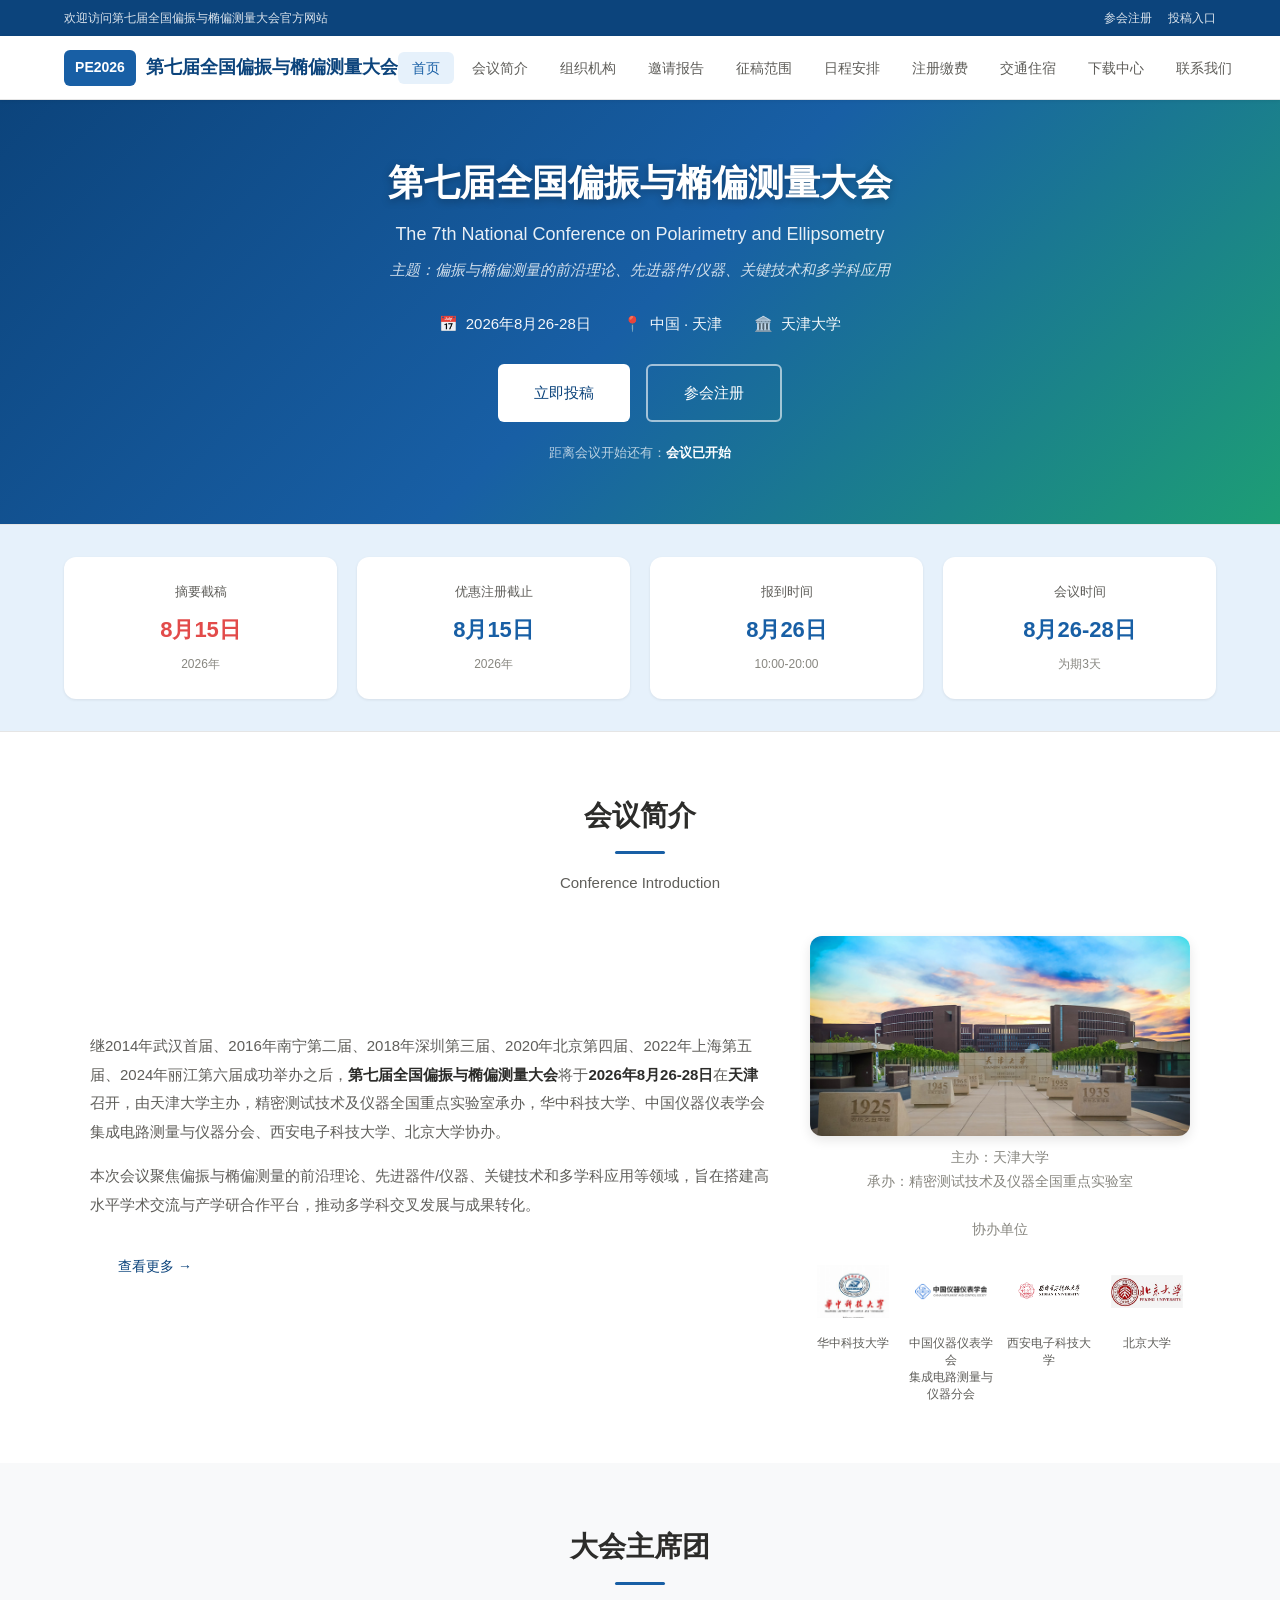
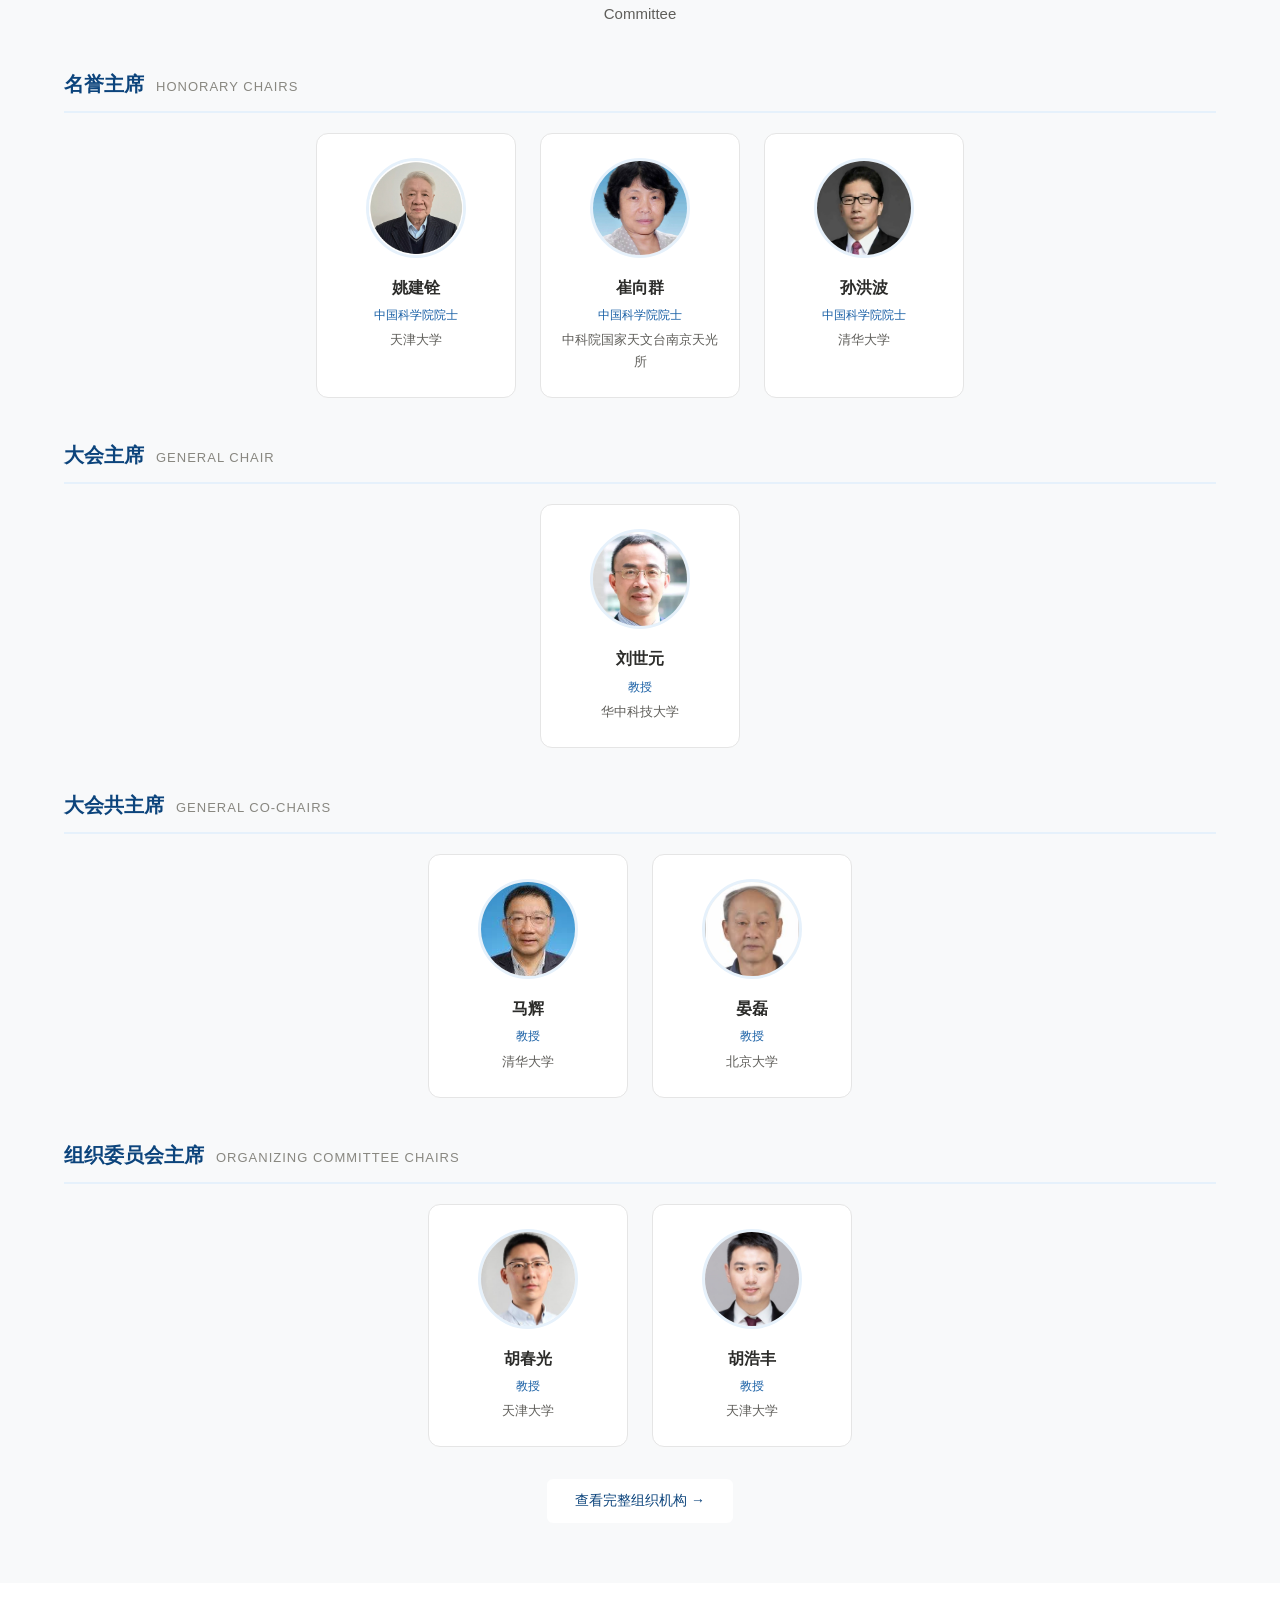
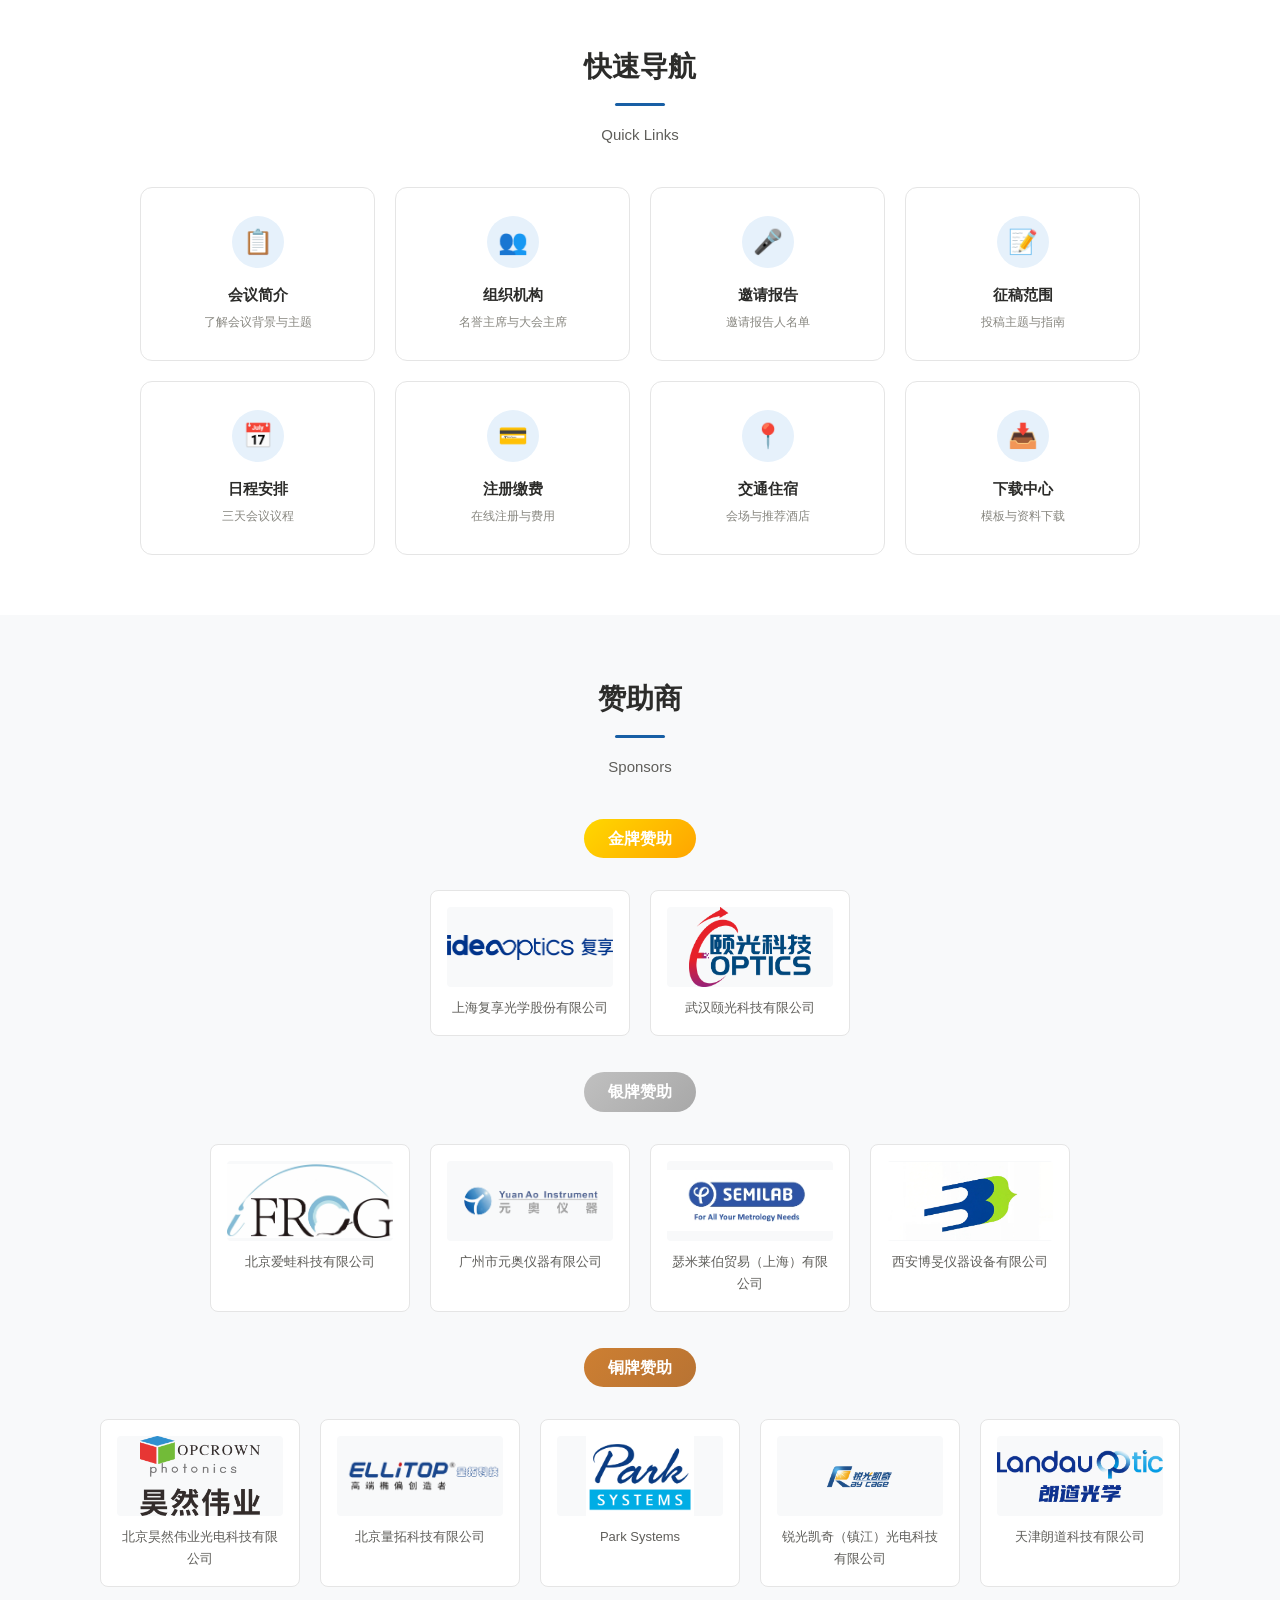
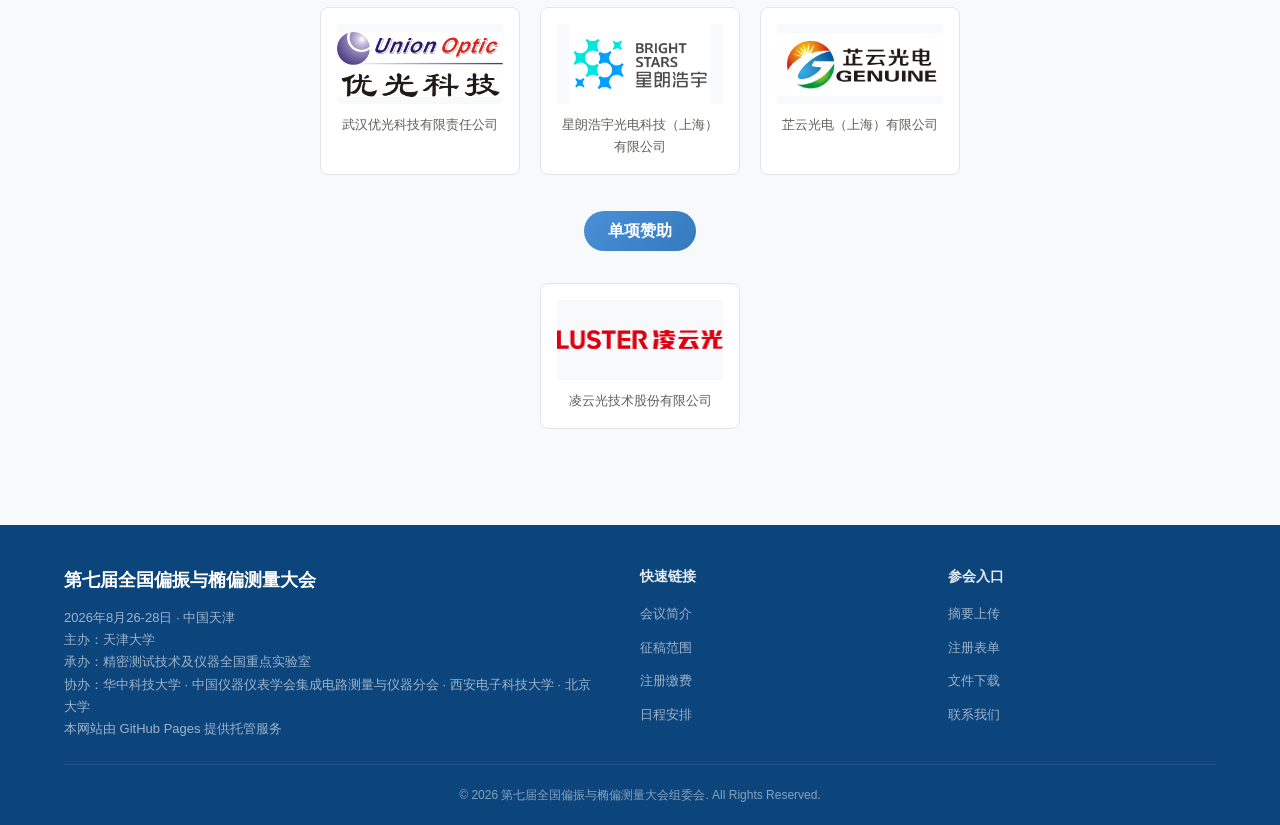
==== index.html @ 66ad452c "更新了页眉页脚链接的准确性和一些细节" ====
<!DOCTYPE html>
<html lang="zh-CN">
<head>
    <meta charset="UTF-8">
    <meta name="viewport" content="width=device-width, initial-scale=1.0">
    <meta name="description" content="第七届全国偏振与椭偏测量大会 - 会议官方网站">
    <title>第七届全国偏振与椭偏测量大会</title>
    <link rel="stylesheet" href="css/style.css">
</head>
<body>

<!-- ========== Top Bar ========== -->
<div class="top-bar">
    <div class="container">
        <div class="top-bar-left">
            <span>欢迎访问第七届全国偏振与椭偏测量大会官方网站</span>
        </div>
        <div class="top-bar-right">
            <a href="registration.html">参会注册</a>
            <a href="cfp.html">投稿入口</a>
        </div>
    </div>
</div>

<!-- ========== Navigation ========== -->
<nav class="navbar">
    <div class="container">
        <a href="index.html" class="nav-logo">
            <div class="nav-logo-placeholder">PE2026</div>
            <span>第七届全国偏振与椭偏测量大会</span>
        </a>
        <div class="nav-toggle">
            <span></span><span></span><span></span>
        </div>
        <ul class="nav-menu">
            <li><a href="index.html" class="active">首页</a></li>
            <li><a href="about.html">会议简介</a></li>
            <li><a href="committee.html">组织机构</a></li>
            <li><a href="organization.html">邀请报告</a></li>
            <li><a href="cfp.html">征稿范围</a></li>
            <li><a href="schedule.html">日程安排</a></li>
            <li><a href="registration.html">注册缴费</a></li>
            <li><a href="venue.html">交通住宿</a></li>
            <li><a href="download.html">下载中心</a></li>
            <li><a href="contact.html">联系我们</a></li>
        </ul>
    </div>
</nav>

<!-- ========== Hero Banner ========== -->
<section class="hero">
    <!-- 替换为实际背景图：<img class="hero-bg" src="images/hero-bg.jpg" alt=""> -->
    <div class="hero-bg-placeholder"></div>
    <div class="hero-content">
        <h1>第七届全国偏振与椭偏测量大会</h1>
        <p class="hero-subtitle">The 7th National Conference on Polarimetry and Ellipsometry</p>
        <p class="hero-theme">主题：偏振与椭偏测量的前沿理论、先进器件/仪器、关键技术和多学科应用</p>
        <div class="hero-meta">
            <div class="hero-meta-item">
                <span>📅</span>
                <span>2026年8月26-28日</span>
            </div>
            <div class="hero-meta-item">
                <span>📍</span>
                <span>中国 · 天津</span>
            </div>
            <div class="hero-meta-item">
                <span>🏛️</span>
                <span>天津大学</span>
            </div>
        </div>
        <div class="hero-actions">
            <a href="cfp.html" class="btn btn-primary btn-large">立即投稿</a>
            <a href="registration.html" class="btn btn-outline btn-large">参会注册</a>
        </div>
        <p style="color: rgba(255,255,255,0.7); font-size: 13px; margin-top: 20px;">
            距离会议开始还有：<strong id="countdown" data-date="2026-08-26T09:00:00" style="color: #fff;">计算中...</strong>
        </p>
    </div>
</section>

<!-- ========== Important Dates ========== -->
<div class="dates-banner">
    <div class="container">
        <div class="dates-grid">
            <div class="date-card urgent">
                <div class="date-label">摘要截稿</div>
                <div class="date-value">8月15日</div>
                <div class="date-desc">2026年</div>
            </div>
            <div class="date-card">
                <div class="date-label">优惠注册截止</div>
                <div class="date-value">8月15日</div>
                <div class="date-desc">2026年</div>
            </div>
            <div class="date-card">
                <div class="date-label">报到时间</div>
                <div class="date-value">8月26日</div>
                <div class="date-desc">10:00-20:00</div>
            </div>
            <div class="date-card">
                <div class="date-label">会议时间</div>
                <div class="date-value">8月26-28日</div>
                <div class="date-desc">为期3天</div>
            </div>
        </div>
    </div>
</div>

<!-- ========== Conference Brief Intro ========== -->
<section class="section">
    <div class="container">
        <div class="section-header">
            <h2>会议简介</h2>
            <p>Conference Introduction</p>
        </div>
        <div class="intro-layout">
            <div class="intro-content">
                <p>
                    继2014年武汉首届、2016年南宁第二届、2018年深圳第三届、2020年北京第四届、2022年上海第五届、2024年丽江第六届成功举办之后，<strong>第七届全国偏振与椭偏测量大会</strong>将于<strong>2026年8月26-28日</strong>在<strong>天津</strong>召开，由天津大学主办，精密测试技术及仪器全国重点实验室承办，华中科技大学、中国仪器仪表学会集成电路测量与仪器分会、西安电子科技大学、北京大学协办。
                </p>
                <p>
                    本次会议聚焦偏振与椭偏测量的前沿理论、先进器件/仪器、关键技术和多学科应用等领域，旨在搭建高水平学术交流与产学研合作平台，推动多学科交叉发展与成果转化。
                </p>
                <p style="text-align: left; margin-top: 24px;">
                    <a href="about.html" class="btn btn-primary">查看更多 →</a>
                </p>
            </div>
            <div class="intro-right">
                <!-- 承办单位 -->
                <div class="intro-image">
                    <img src="images/tju-image.png" alt="天津大学">
                    <p class="intro-image-caption">主办：天津大学<br>承办：精密测试技术及仪器全国重点实验室</p>
                </div>
                <!-- 协办单位 -->
                <div class="co-organizers">
                    <p class="co-label">协办单位</p>
                    <div class="co-logo-row">
                        <div class="co-logo-item">
                            <img src="images/hust.jpeg" alt="华中科技大学">
                            <span>华中科技大学</span>
                        </div>
                        <div class="co-logo-item">
                            <img src="images/cisit.png" alt="中国仪器仪表学会集成电路测量与仪器分会">
                            <span>中国仪器仪表学会<br>集成电路测量与仪器分会</span>
                        </div>
                        <div class="co-logo-item">
                            <img src="images/xdu.jpg" alt="西安电子科技大学">
                            <span>西安电子科技大学</span>
                        </div>
                        <div class="co-logo-item">
                            <img src="images/北京大学.jpeg" alt="北京大学">
                            <span>北京大学</span>
                        </div>
                    </div>
                </div>
            </div>
        </div>
    </div>
</section>

<!-- ========== Committee Highlights ========== -->
<section class="section section-alt">
    <div class="container">
        <div class="section-header">
            <h2>大会主席团</h2>
            <p>Committee</p>
        </div>

        <!-- 名誉主席 -->
        <div class="committee-sub-header">
            <h3>名誉主席</h3>
            <span>Honorary Chairs</span>
        </div>
        <div class="committee-grid-center">
            <div class="member-card">
                <div class="member-avatar">
                    <img src="images/姚建铨院士.jpeg" alt="姚建铨">
                </div>
                <div class="member-name">姚建铨</div>
                <div class="member-title">中国科学院院士</div>
                <div class="member-affil">天津大学</div>
            </div>
            <div class="member-card">
                <div class="member-avatar">
                    <img src="images/崔向群院士.jpeg" alt="崔向群">
                </div>
                <div class="member-name">崔向群</div>
                <div class="member-title">中国科学院院士</div>
                <div class="member-affil">中科院国家天文台南京天光所</div>
            </div>
            <div class="member-card">
                <div class="member-avatar">
                    <img src="images/孙洪波院士.jpeg" alt="孙洪波">
                </div>
                <div class="member-name">孙洪波</div>
                <div class="member-title">中国科学院院士</div>
                <div class="member-affil">清华大学</div>
            </div>
        </div>

        <!-- 大会主席 -->
        <div class="committee-sub-header" style="margin-top: 40px;">
            <h3>大会主席</h3>
            <span>General Chair</span>
        </div>
        <div class="committee-grid-center">
            <div class="member-card">
                <div class="member-avatar">
                    <img src="images/刘世元.jpeg" alt="刘世元" class="avatar-shift-down">
                </div>
                <div class="member-name">刘世元</div>
                <div class="member-title">教授</div>
                <div class="member-affil">华中科技大学</div>
            </div>
        </div>

        <!-- 大会共主席 -->
        <div class="committee-sub-header" style="margin-top: 40px;">
            <h3>大会共主席</h3>
            <span>General Co-Chairs</span>
        </div>
        <div class="committee-grid-center">
            <div class="member-card">
                <div class="member-avatar">
                    <img src="images/马辉.jpeg" alt="马辉" class="avatar-shift-down">
                </div>
                <div class="member-name">马辉</div>
                <div class="member-title">教授</div>
                <div class="member-affil">清华大学</div>
            </div>
            <div class="member-card">
                <div class="member-avatar">
                    <img src="images/晏磊.jpeg" alt="晏磊" class="avatar-shift-down">
                </div>
                <div class="member-name">晏磊</div>
                <div class="member-title">教授</div>
                <div class="member-affil">北京大学</div>
            </div>
        </div>

        <!-- 组织委员会主席 -->
        <div class="committee-sub-header" style="margin-top: 40px;">
            <h3>组织委员会主席</h3>
            <span>Organizing Committee Chairs</span>
        </div>
        <div class="committee-grid-center">
            <div class="member-card">
                <div class="member-avatar">
                    <img src="images/胡春光.jpeg" alt="胡春光">
                </div>
                <div class="member-name">胡春光</div>
                <div class="member-title">教授</div>
                <div class="member-affil">天津大学</div>
            </div>
            <div class="member-card">
                <div class="member-avatar">
                    <img src="images/胡浩丰.jpeg" alt="胡浩丰">
                </div>
                <div class="member-name">胡浩丰</div>
                <div class="member-title">教授</div>
                <div class="member-affil">天津大学</div>
            </div>
        </div>

        <p style="text-align: center; margin-top: 32px;">
            <a href="committee.html" class="btn btn-primary">查看完整组织机构 →</a>
        </p>
    </div>
</section>

<!-- ========== Quick Links ========== -->
<section class="section">
    <div class="container">
        <div class="section-header">
            <h2>快速导航</h2>
            <p>Quick Links</p>
        </div>
        <div class="quick-links">
            <a href="about.html" class="quick-link-card">
                <div class="ql-icon">📋</div>
                <div class="ql-title">会议简介</div>
                <div class="ql-desc">了解会议背景与主题</div>
            </a>
            <a href="committee.html" class="quick-link-card">
                <div class="ql-icon">👥</div>
                <div class="ql-title">组织机构</div>
                <div class="ql-desc">名誉主席与大会主席</div>
            </a>
            <a href="organization.html" class="quick-link-card">
                <div class="ql-icon">🎤</div>
                <div class="ql-title">邀请报告</div>
                <div class="ql-desc">邀请报告人名单</div>
            </a>
            <a href="cfp.html" class="quick-link-card">
                <div class="ql-icon">📝</div>
                <div class="ql-title">征稿范围</div>
                <div class="ql-desc">投稿主题与指南</div>
            </a>
            <a href="schedule.html" class="quick-link-card">
                <div class="ql-icon">📅</div>
                <div class="ql-title">日程安排</div>
                <div class="ql-desc">三天会议议程</div>
            </a>
            <a href="registration.html" class="quick-link-card">
                <div class="ql-icon">💳</div>
                <div class="ql-title">注册缴费</div>
                <div class="ql-desc">在线注册与费用</div>
            </a>
            <a href="venue.html" class="quick-link-card">
                <div class="ql-icon">📍</div>
                <div class="ql-title">交通住宿</div>
                <div class="ql-desc">会场与推荐酒店</div>
            </a>
            <a href="download.html" class="quick-link-card">
                <div class="ql-icon">📥</div>
                <div class="ql-title">下载中心</div>
                <div class="ql-desc">模板与资料下载</div>
            </a>
        </div>
    </div>
</section>

<!-- ========== Sponsors ========== -->
<section class="section section-alt">
    <div class="container">
        <div class="section-header">
            <h2>赞助商</h2>
            <p>Sponsors</p>
        </div>

        <!-- 金牌赞助 -->
        <div class="sponsor-tier">
            <div style="text-align: center; margin-bottom: 16px;">
                <span class="sponsor-tier-label gold">金牌赞助</span>
            </div>
            <div class="sponsor-tier-grid">
                <div class="sponsor-card">
                    <div class="sponsor-logo">
                        <img src="images/金牌赞助商LOGO/上海复享光学股份有限公司-金.png" alt="上海复享光学股份有限公司">
                    </div>
                    <div class="sponsor-name">上海复享光学股份有限公司</div>
                </div>
                <div class="sponsor-card">
                    <div class="sponsor-logo">
                        <img src="images/金牌赞助商LOGO/武汉颐光科技有限公司-金牌.png" alt="武汉颐光科技有限公司">
                    </div>
                    <div class="sponsor-name">武汉颐光科技有限公司</div>
                </div>
            </div>
        </div>

        <!-- 银牌赞助 -->
        <div class="sponsor-tier">
            <div style="text-align: center; margin-bottom: 16px;">
                <span class="sponsor-tier-label silver">银牌赞助</span>
            </div>
            <div class="sponsor-tier-grid">
                <div class="sponsor-card">
                    <div class="sponsor-logo">
                        <img src="images/银牌赞助商LOGO/北京爱蛙科技有限公司.jpg" alt="北京爱蛙科技有限公司">
                    </div>
                    <div class="sponsor-name">北京爱蛙科技有限公司</div>
                </div>
                <div class="sponsor-card">
                    <div class="sponsor-logo">
                        <img src="images/银牌赞助商LOGO/广州市元奥仪器有限公司-银.png" alt="广州市元奥仪器有限公司">
                    </div>
                    <div class="sponsor-name">广州市元奥仪器有限公司</div>
                </div>
                <div class="sponsor-card">
                    <div class="sponsor-logo">
                        <img src="images/银牌赞助商LOGO/瑟米莱伯贸易（上海）有限公司.jpg" alt="瑟米莱伯贸易（上海）有限公司">
                    </div>
                    <div class="sponsor-name">瑟米莱伯贸易（上海）有限公司</div>
                </div>
                <div class="sponsor-card">
                    <div class="sponsor-logo">
                        <img src="images/银牌赞助商LOGO/西安博旻仪器设备有限公司-银.jpg" alt="西安博旻仪器设备有限公司">
                    </div>
                    <div class="sponsor-name">西安博旻仪器设备有限公司</div>
                </div>
            </div>
        </div>

        <!-- 铜牌赞助 -->
        <div class="sponsor-tier">
            <div style="text-align: center; margin-bottom: 16px;">
                <span class="sponsor-tier-label bronze">铜牌赞助</span>
            </div>
            <div class="sponsor-tier-grid">
                <div class="sponsor-card">
                    <div class="sponsor-logo">
                        <img src="images/铜牌赞助商LOGO/北京昊然伟业光电科技有限公司-铜.png" alt="北京昊然伟业光电科技有限公司">
                    </div>
                    <div class="sponsor-name">北京昊然伟业光电科技有限公司</div>
                </div>
                <div class="sponsor-card">
                    <div class="sponsor-logo">
                        <img src="images/铜牌赞助商LOGO/北京量拓科技有限公司-铜.png" alt="北京量拓科技有限公司">
                    </div>
                    <div class="sponsor-name">北京量拓科技有限公司</div>
                </div>
                <div class="sponsor-card">
                    <div class="sponsor-logo">
                        <img src="images/铜牌赞助商LOGO/Park Systems-铜.jpg" alt="Park Systems">
                    </div>
                    <div class="sponsor-name">Park Systems</div>
                </div>
                <div class="sponsor-card">
                    <div class="sponsor-logo">
                        <img src="images/铜牌赞助商LOGO/锐光凯奇（镇江）光电科技有限公司.png" alt="锐光凯奇（镇江）光电科技有限公司">
                    </div>
                    <div class="sponsor-name">锐光凯奇（镇江）光电科技有限公司</div>
                </div>
                <div class="sponsor-card">
                    <div class="sponsor-logo">
                        <img src="images/铜牌赞助商LOGO/天津朗道科技有限公司-铜2.png" alt="天津朗道科技有限公司">
                    </div>
                    <div class="sponsor-name">天津朗道科技有限公司</div>
                </div>
                <div class="sponsor-card">
                    <div class="sponsor-logo">
                        <img src="images/铜牌赞助商LOGO/武汉优光科技有限责任公司-铜.png" alt="武汉优光科技有限责任公司">
                    </div>
                    <div class="sponsor-name">武汉优光科技有限责任公司</div>
                </div>
                <div class="sponsor-card">
                    <div class="sponsor-logo">
                        <img src="images/铜牌赞助商LOGO/星朗浩宇光电科技（上海）有限公司.jpg" alt="星朗浩宇光电科技（上海）有限公司">
                    </div>
                    <div class="sponsor-name">星朗浩宇光电科技（上海）有限公司</div>
                </div>
                <div class="sponsor-card">
                    <div class="sponsor-logo">
                        <img src="images/铜牌赞助商LOGO/芷云光电（上海）有限公司-铜.jpg" alt="芷云光电（上海）有限公司">
                    </div>
                    <div class="sponsor-name">芷云光电（上海）有限公司</div>
                </div>
            </div>
        </div>

        <!-- 单项赞助 -->
        <div class="sponsor-tier">
            <div class="sponsor-tier-header">
                <span class="sponsor-tier-label single">单项赞助</span>
            </div>
            <div class="sponsor-tier-grid">
                <div class="sponsor-card">
                    <div class="sponsor-logo">
                        <img src="images/单项赞助商LOGO/凌云光技术股份有限公司.png" alt="凌云光技术股份有限公司">
                    </div>
                    <div class="sponsor-name">凌云光技术股份有限公司</div>
                </div>
            </div>
        </div>
    </div>
</section>

<!-- ========== Footer ========== -->
<footer class="footer">
    <div class="container">
        <div class="footer-content">
            <div class="footer-brand">
                <h3>第七届全国偏振与椭偏测量大会</h3>
                <p>
                    2026年8月26-28日 · 中国天津<br>
                    主办：天津大学<br>承办：精密测试技术及仪器全国重点实验室<br>
                    协办：华中科技大学 · 中国仪器仪表学会集成电路测量与仪器分会 · 西安电子科技大学 · 北京大学<br>
                    本网站由 GitHub Pages 提供托管服务
                </p>
            </div>
            <div class="footer-links">
                <h4>快速链接</h4>
                <ul>
                    <li><a href="about.html">会议简介</a></li>
                    <li><a href="cfp.html">征稿范围</a></li>
                    <li><a href="registration.html">注册缴费</a></li>
                    <li><a href="schedule.html">日程安排</a></li>
                </ul>
            </div>
            <div class="footer-links">
                <h4>参会入口</h4>
                <ul>
                    <li><a href="cfp.html">摘要上传</a></li>
                    <li><a href="registration.html">注册表单</a></li>
                    <li><a href="download.html">文件下载</a></li>
                    <li><a href="contact.html">联系我们</a></li>
                </ul>
            </div>
        </div>
        <div class="footer-bottom">
            <p>&copy; 2026 第七届全国偏振与椭偏测量大会组委会. All Rights Reserved.</p>
        </div>
    </div>
</footer>

<!-- ========== Back to Top ========== -->
<button class="back-to-top" aria-label="返回顶部">↑</button>

<script src="js/main.js"></script>
</body>
</html>
---- css/style.css ----
/* ================================
   Conference Website Template
   Style: Academic / Professional
   ================================ */

/* ---------- Reset & Base ---------- */
*, *::before, *::after {
    margin: 0;
    padding: 0;
    box-sizing: border-box;
}

:root {
    --primary: #185FA5;
    --primary-dark: #0C447C;
    --primary-light: #E6F1FB;
    --accent: #1D9E75;
    --accent-light: #E1F5EE;
    --text-primary: #2C2C2A;
    --text-secondary: #5F5E5A;
    --text-tertiary: #888780;
    --bg-primary: #FFFFFF;
    --bg-secondary: #F8F9FA;
    --bg-tertiary: #F1EFE8;
    --border-color: #E5E5E5;
    --danger: #E24B4A;
    --warning: #EF9F27;
    --shadow-sm: 0 1px 3px rgba(0,0,0,0.08);
    --shadow-md: 0 4px 12px rgba(0,0,0,0.10);
    --shadow-lg: 0 8px 24px rgba(0,0,0,0.12);
    --radius-sm: 6px;
    --radius-md: 8px;
    --radius-lg: 12px;
    --max-width: 1200px;
    --nav-height: 64px;
}

html {
    scroll-behavior: smooth;
    scroll-padding-top: calc(var(--nav-height) + 20px);
}

body {
    font-family: -apple-system, BlinkMacSystemFont, "Segoe UI", "PingFang SC",
        "Hiragino Sans GB", "Microsoft YaHei", "Helvetica Neue", Helvetica, Arial, sans-serif;
    font-size: 15px;
    line-height: 1.7;
    color: var(--text-primary);
    background: var(--bg-primary);
    overflow-x: hidden;
}

a {
    color: var(--primary);
    text-decoration: none;
    transition: color 0.2s;
}

a:hover {
    color: var(--primary-dark);
}

img {
    max-width: 100%;
    display: block;
}

ul {
    list-style: none;
}

/* ---------- Container ---------- */
.container {
    max-width: var(--max-width);
    margin: 0 auto;
    padding: 0 24px;
}

/* ---------- Top Bar ---------- */
.top-bar {
    background: var(--primary-dark);
    color: rgba(255,255,255,0.85);
    font-size: 12px;
    height: 36px;
    display: flex;
    align-items: center;
}

.top-bar .container {
    display: flex;
    justify-content: space-between;
    align-items: center;
    width: 100%;
}

.top-bar-left {
    display: flex;
    gap: 20px;
}

.top-bar-left span {
    display: flex;
    align-items: center;
    gap: 4px;
}

.top-bar-right {
    display: flex;
    gap: 16px;
    align-items: center;
}

.top-bar-right a {
    color: rgba(255,255,255,0.85);
    font-size: 12px;
}

.top-bar-right a:hover {
    color: #fff;
}

.lang-switch {
    display: flex;
    gap: 4px;
    align-items: center;
}

.lang-switch span {
    cursor: pointer;
    padding: 2px 6px;
    border-radius: 3px;
    transition: background 0.2s;
}

.lang-switch span.active {
    background: rgba(255,255,255,0.2);
    color: #fff;
}

/* ---------- Navigation ---------- */
.navbar {
    position: sticky;
    top: 0;
    z-index: 1000;
    background: #fff;
    height: var(--nav-height);
    display: flex;
    align-items: center;
    box-shadow: var(--shadow-sm);
    border-bottom: 1px solid var(--border-color);
}

.navbar .container {
    display: flex;
    justify-content: space-between;
    align-items: center;
    width: 100%;
}

.nav-logo {
    display: flex;
    align-items: center;
    gap: 10px;
    font-size: 18px;
    font-weight: 700;
    color: var(--primary-dark);
    white-space: nowrap;
}

.nav-logo img {
    height: 36px;
    width: auto;
}

.nav-logo-placeholder {
    width: 72px;
    height: 36px;
    background: var(--primary);
    border-radius: var(--radius-sm);
    display: flex;
    align-items: center;
    justify-content: center;
    color: #fff;
    font-size: 14px;
    font-weight: 700;
}

.nav-menu {
    display: flex;
    gap: 4px;
    align-items: center;
}

.nav-menu a {
    color: var(--text-secondary);
    font-size: 14px;
    padding: 8px 14px;
    border-radius: var(--radius-sm);
    transition: all 0.2s;
    white-space: nowrap;
}

.nav-menu a:hover {
    color: var(--primary);
    background: var(--primary-light);
}

.nav-menu a.active {
    color: var(--primary);
    background: var(--primary-light);
    font-weight: 500;
}

.nav-toggle {
    display: none;
    flex-direction: column;
    gap: 5px;
    cursor: pointer;
    padding: 8px;
}

.nav-toggle span {
    width: 22px;
    height: 2px;
    background: var(--text-primary);
    border-radius: 2px;
    transition: all 0.3s;
}

/* ---------- Hero Banner ---------- */
.hero {
    position: relative;
    min-height: 420px;
    display: flex;
    align-items: center;
    justify-content: center;
    text-align: center;
    overflow: hidden;
    background: linear-gradient(135deg, var(--primary-dark) 0%, var(--primary) 100%);
}

.hero-bg {
    position: absolute;
    top: 0; left: 0; right: 0; bottom: 0;
    width: 100%;
    height: 100%;
    object-fit: cover;
    opacity: 0.3;
}

.hero-bg-placeholder {
    position: absolute;
    top: 0; left: 0; right: 0; bottom: 0;
    background: linear-gradient(135deg, #0C447C 0%, #185FA5 50%, #1D9E75 100%);
}

.hero-content {
    position: relative;
    z-index: 2;
    padding: 60px 24px;
    max-width: 900px;
}

.hero-content h1 {
    color: #fff;
    font-size: 36px;
    font-weight: 700;
    margin-bottom: 12px;
    text-shadow: 0 2px 8px rgba(0,0,0,0.3);
    line-height: 1.3;
}

.hero-content .hero-subtitle {
    color: rgba(255,255,255,0.9);
    font-size: 18px;
    margin-bottom: 8px;
}

.hero-content .hero-theme {
    color: rgba(255,255,255,0.8);
    font-size: 15px;
    margin-bottom: 28px;
    font-style: italic;
}

.hero-meta {
    display: flex;
    justify-content: center;
    gap: 32px;
    flex-wrap: wrap;
    margin-bottom: 28px;
}

.hero-meta-item {
    display: flex;
    align-items: center;
    gap: 8px;
    color: rgba(255,255,255,0.95);
    font-size: 15px;
}

.hero-meta-item .icon {
    width: 20px;
    height: 20px;
    opacity: 0.9;
}

.hero-actions {
    display: flex;
    justify-content: center;
    gap: 16px;
    flex-wrap: wrap;
}

.btn {
    display: inline-flex;
    align-items: center;
    gap: 8px;
    padding: 10px 28px;
    border-radius: var(--radius-sm);
    font-size: 14px;
    font-weight: 500;
    cursor: pointer;
    transition: all 0.2s;
    border: none;
    text-decoration: none;
}

.btn-primary {
    background: #fff;
    color: var(--primary-dark);
}

.btn-primary:hover {
    background: var(--primary-light);
    color: var(--primary-dark);
    transform: translateY(-1px);
    box-shadow: var(--shadow-md);
}

.btn-outline {
    background: transparent;
    color: #fff;
    border: 2px solid rgba(255,255,255,0.6);
}

.btn-outline:hover {
    border-color: #fff;
    background: rgba(255,255,255,0.1);
}

.btn-accent {
    background: var(--accent);
    color: #fff;
}

.btn-accent:hover {
    background: #0F6E56;
    color: #fff;
    transform: translateY(-1px);
    box-shadow: var(--shadow-md);
}

.btn-large {
    padding: 14px 36px;
    font-size: 15px;
}

/* ---------- Section ---------- */
.section {
    padding: 60px 0;
}

.section-alt {
    background: var(--bg-secondary);
}

.section-header {
    text-align: center;
    margin-bottom: 40px;
}

.section-header h2 {
    font-size: 28px;
    font-weight: 700;
    color: var(--text-primary);
    margin-bottom: 8px;
    position: relative;
    display: inline-block;
}

.section-header h2::after {
    content: '';
    display: block;
    width: 50px;
    height: 3px;
    background: var(--primary);
    margin: 12px auto 0;
    border-radius: 2px;
}

.section-header p {
    color: var(--text-secondary);
    font-size: 15px;
    margin-top: 8px;
}

/* ---------- Important Dates ---------- */
.dates-banner {
    background: var(--primary-light);
    padding: 32px 0;
    border-top: 1px solid var(--border-color);
    border-bottom: 1px solid var(--border-color);
}

.dates-grid {
    display: grid;
    grid-template-columns: repeat(auto-fit, minmax(200px, 1fr));
    gap: 20px;
}

.date-card {
    background: #fff;
    border-radius: var(--radius-lg);
    padding: 24px 20px;
    text-align: center;
    box-shadow: var(--shadow-sm);
    transition: transform 0.2s, box-shadow 0.2s;
}

.date-card:hover {
    transform: translateY(-3px);
    box-shadow: var(--shadow-md);
}

.date-card .date-label {
    font-size: 13px;
    color: var(--text-secondary);
    margin-bottom: 8px;
}

.date-card .date-value {
    font-size: 22px;
    font-weight: 700;
    color: var(--primary);
}

.date-card .date-desc {
    font-size: 12px;
    color: var(--text-tertiary);
    margin-top: 6px;
}

.date-card.urgent .date-value {
    color: var(--danger);
}

/* ---------- Intro Section ---------- */
.intro-content {
    font-size: 15px;
    line-height: 1.9;
    color: var(--text-secondary);
}

.intro-content p {
    margin-bottom: 16px;
}

.intro-content strong {
    color: var(--text-primary);
}

/* ---------- Intro Two-Column Layout ---------- */
.intro-layout {
    display: grid;
    grid-template-columns: 1fr 380px;
    gap: 40px;
    align-items: center;
    max-width: 1100px;
    margin: 0 auto;
}

.intro-right {
    display: flex;
    flex-direction: column;
    gap: 24px;
}

.intro-image {
    text-align: center;
}

.intro-image-placeholder {
    height: 200px;
    border-radius: 12px;
    background: linear-gradient(135deg, #185FA5 0%, #0C447C 100%);
    display: flex;
    flex-direction: column;
    align-items: center;
    justify-content: center;
    color: #fff;
}

.intro-image-placeholder span {
    font-size: 44px;
    margin-bottom: 10px;
}

.intro-image-placeholder p {
    font-size: 20px;
    font-weight: 600;
    margin: 0;
}

.intro-image-placeholder .intro-image-sub {
    font-size: 13px;
    opacity: 0.7;
    margin-top: 4px;
    font-weight: 400;
}

.intro-image img {
    width: 100%;
    height: 200px;
    object-fit: cover;
    border-radius: 12px;
    box-shadow: var(--shadow-md);
}

.intro-image-caption {
    margin-top: 10px;
    font-size: 14px;
    color: var(--text-tertiary);
    font-weight: 500;
}

/* ---------- Co-organizers Logos ---------- */
.co-organizers {
    text-align: center;
}

.co-label {
    font-size: 14px;
    color: var(--text-tertiary);
    font-weight: 500;
    margin-bottom: 14px;
}

.co-logo-row {
    display: flex;
    justify-content: space-between;
    gap: 12px;
}

.co-logo-item {
    flex: 1;
    display: flex;
    flex-direction: column;
    align-items: center;
    gap: 8px;
}

.co-logo-item span {
    font-size: 12px;
    color: var(--text-secondary);
    text-align: center;
    line-height: 1.4;
}

.co-logo-placeholder {
    width: 72px;
    height: 72px;
    border-radius: 50%;
    background: var(--bg-secondary);
    border: 1px solid var(--border-color);
    display: flex;
    align-items: center;
    justify-content: center;
    font-size: 12px;
    color: var(--text-tertiary);
}

.co-logo-item img {
    width: 72px;
    height: 72px;
    object-fit: contain;
}

@media (max-width: 768px) {
    .intro-layout {
        grid-template-columns: 1fr;
        gap: 24px;
    }

    .intro-image-placeholder,
    .intro-image img {
        height: 160px;
    }
}

/* ---------- Organizers ---------- */
.organizers {
    display: flex;
    justify-content: center;
    gap: 40px;
    flex-wrap: wrap;
}

.organizer-item {
    text-align: center;
}

.organizer-logo {
    width: 120px;
    height: 120px;
    background: var(--bg-tertiary);
    border-radius: var(--radius-lg);
    display: flex;
    align-items: center;
    justify-content: center;
    margin: 0 auto 12px;
    color: var(--text-tertiary);
    font-size: 13px;
    border: 1px solid var(--border-color);
}

.organizer-item .organizer-role {
    font-size: 12px;
    color: var(--text-tertiary);
    margin-bottom: 4px;
}

.organizer-item .organizer-name {
    font-size: 15px;
    font-weight: 500;
    color: var(--text-primary);
}

/* ---------- Committee / Speakers ---------- */
.committee-grid {
    display: grid;
    grid-template-columns: repeat(auto-fill, minmax(180px, 1fr));
    gap: 24px;
}

.committee-grid-center {
    display: flex;
    flex-wrap: wrap;
    justify-content: center;
    gap: 24px;
}

.committee-grid-center .member-card {
    width: 200px;
    flex-shrink: 0;
}

.member-card {
    background: #fff;
    border: 1px solid var(--border-color);
    border-radius: var(--radius-lg);
    padding: 24px 16px;
    text-align: center;
    transition: all 0.2s;
}

.member-card:hover {
    border-color: var(--primary);
    box-shadow: var(--shadow-md);
    transform: translateY(-2px);
}

.member-avatar {
    width: 100px;
    height: 100px;
    border-radius: 50%;
    background: var(--bg-tertiary);
    margin: 0 auto 16px;
    overflow: hidden;
    border: 3px solid var(--primary-light);
}

.member-avatar img {
    width: 100%;
    height: 100%;
    object-fit: cover;
}

.member-avatar img.avatar-shift-down {
    object-fit: cover;
    object-position: center 20%;
}

.member-avatar-placeholder {
    width: 100%;
    height: 100%;
    display: flex;
    align-items: center;
    justify-content: center;
    background: var(--primary-light);
    color: var(--primary);
    font-size: 28px;
    font-weight: 700;
}

.member-name {
    font-size: 16px;
    font-weight: 600;
    color: var(--text-primary);
    margin-bottom: 4px;
}

.member-title {
    font-size: 12px;
    color: var(--primary);
    margin-bottom: 4px;
}

.member-affil {
    font-size: 13px;
    color: var(--text-secondary);
}

/* ---------- Committee Name List (no photos) ---------- */
.committee-name-list {
    display: flex;
    flex-wrap: wrap;
    gap: 12px;
    justify-content: center;
    max-width: 900px;
    margin: 0 auto;
}

.committee-name-item {
    background: var(--bg-secondary);
    border: 1px solid var(--border-color);
    border-radius: var(--radius-md);
    padding: 8px 18px;
    font-size: 14px;
    color: var(--text-primary);
    font-weight: 500;
    transition: all 0.2s;
}

.committee-name-item:hover {
    border-color: var(--primary);
    color: var(--primary);
    background: var(--primary-light);
}

/* ---------- Call for Papers ---------- */
.cfp-content {
    max-width: 820px;
    margin: 0 auto;
}

.cfp-topics {
    display: grid;
    grid-template-columns: repeat(auto-fill, minmax(280px, 1fr));
    gap: 12px;
    margin: 24px 0;
}

.cfp-topic {
    background: var(--bg-secondary);
    border-left: 3px solid var(--primary);
    padding: 14px 18px;
    border-radius: var(--radius-sm);
    font-size: 14px;
    color: var(--text-secondary);
}

.cfp-topic strong {
    color: var(--text-primary);
    display: block;
    margin-bottom: 4px;
}

.cfp-instructions {
    background: var(--accent-light);
    border-radius: var(--radius-lg);
    padding: 24px 28px;
    margin-top: 24px;
}

.cfp-instructions h4 {
    font-size: 15px;
    color: var(--accent);
    margin-bottom: 12px;
}

.cfp-instructions ul {
    list-style: disc;
    padding-left: 20px;
}

.cfp-instructions li {
    font-size: 14px;
    color: var(--text-secondary);
    margin-bottom: 8px;
    line-height: 1.7;
}

.cfp-actions {
    display: flex;
    gap: 16px;
    justify-content: center;
    margin-top: 32px;
    flex-wrap: wrap;
}

/* ---------- Schedule / Timeline ---------- */
.schedule-tabs {
    display: flex;
    justify-content: center;
    gap: 8px;
    margin-bottom: 32px;
    flex-wrap: wrap;
}

.schedule-tab {
    padding: 10px 24px;
    border-radius: var(--radius-sm);
    font-size: 14px;
    cursor: pointer;
    border: 1px solid var(--border-color);
    background: #fff;
    color: var(--text-secondary);
    transition: all 0.2s;
}

.schedule-tab.active {
    background: var(--primary);
    color: #fff;
    border-color: var(--primary);
}

.schedule-tab:hover:not(.active) {
    border-color: var(--primary);
    color: var(--primary);
}

.schedule-table {
    max-width: 900px;
    margin: 0 auto;
    overflow: hidden;
    border-radius: var(--radius-lg);
    border: 1px solid var(--border-color);
}

.schedule-row {
    display: grid;
    grid-template-columns: 160px 1fr 120px;
    gap: 0;
    border-bottom: 1px solid var(--border-color);
}

.schedule-row:last-child {
    border-bottom: none;
}

.schedule-row.header {
    background: var(--primary);
    color: #fff;
    font-weight: 500;
    font-size: 14px;
}

.schedule-row.header > div {
    padding: 12px 16px;
}

.schedule-row > div {
    padding: 14px 16px;
    font-size: 14px;
}

.schedule-time {
    color: var(--primary);
    font-weight: 500;
}

.schedule-row.header .schedule-time {
    color: #fff;
}

.schedule-event {
    color: var(--text-primary);
}

.schedule-location {
    color: var(--text-secondary);
    font-size: 13px;
}

.schedule-row.header .schedule-location {
    color: rgba(255,255,255,0.9);
}

.schedule-row.break {
    background: var(--bg-secondary);
}

.schedule-row.break .schedule-event {
    color: var(--text-tertiary);
    font-style: italic;
}

/* ---------- Registration ---------- */
.reg-content {
    max-width: 900px;
    margin: 0 auto;
}

.reg-table {
    width: 100%;
    border-collapse: collapse;
    margin: 24px 0;
    border-radius: var(--radius-lg);
    overflow: hidden;
    box-shadow: var(--shadow-sm);
}

.reg-table th {
    background: var(--primary);
    color: #fff;
    padding: 14px 16px;
    font-size: 14px;
    font-weight: 500;
    text-align: center;
}

.reg-table td {
    padding: 14px 16px;
    font-size: 14px;
    text-align: center;
    border-bottom: 1px solid var(--border-color);
}

.reg-table tbody tr:hover {
    background: var(--primary-light);
}

.reg-table .reg-type {
    text-align: left;
    font-weight: 500;
    color: var(--text-primary);
}

.reg-table .reg-price {
    font-weight: 600;
    color: var(--primary);
    font-size: 16px;
}

.reg-table .reg-price.early {
    color: var(--accent);
}

.reg-note {
    background: var(--bg-tertiary);
    border-radius: var(--radius-md);
    padding: 16px 20px;
    font-size: 13px;
    color: var(--text-secondary);
    margin-top: 16px;
}

.reg-note strong {
    color: var(--warning);
}

.reg-actions {
    display: flex;
    gap: 16px;
    justify-content: center;
    margin-top: 32px;
    flex-wrap: wrap;
}

/* ---------- Venue & Accommodation ---------- */
.venue-grid {
    display: grid;
    grid-template-columns: 1fr 1fr;
    gap: 32px;
    max-width: 1000px;
    margin: 0 auto;
}

.venue-card {
    background: #fff;
    border: 1px solid var(--border-color);
    border-radius: var(--radius-lg);
    overflow: hidden;
}

.venue-image {
    width: 100%;
    height: 200px;
    background: var(--bg-tertiary);
    display: flex;
    align-items: center;
    justify-content: center;
    color: var(--text-tertiary);
    font-size: 14px;
}

.venue-body {
    padding: 20px 24px;
}

.venue-body h4 {
    font-size: 16px;
    font-weight: 600;
    color: var(--text-primary);
    margin-bottom: 8px;
}

.venue-body p {
    font-size: 14px;
    color: var(--text-secondary);
    margin-bottom: 8px;
    line-height: 1.7;
}

.venue-body .venue-meta {
    font-size: 13px;
    color: var(--text-tertiary);
    padding-top: 8px;
    border-top: 1px solid var(--border-color);
    margin-top: 12px;
}

.hotel-list {
    margin-top: 16px;
}

.hotel-item {
    display: flex;
    justify-content: space-between;
    align-items: center;
    padding: 10px 0;
    border-bottom: 1px solid var(--border-color);
    font-size: 14px;
}

.hotel-item:last-child {
    border-bottom: none;
}

.hotel-name {
    font-weight: 500;
    color: var(--text-primary);
}

.hotel-info {
    font-size: 12px;
    color: var(--text-tertiary);
}

.hotel-price {
    color: var(--accent);
    font-weight: 600;
    font-size: 15px;
}

/* ---------- Download Center ---------- */
.download-list {
    max-width: 700px;
    margin: 0 auto;
    display: grid;
    grid-template-columns: repeat(auto-fill, minmax(300px, 1fr));
    gap: 16px;
}

.download-item {
    display: flex;
    align-items: center;
    gap: 14px;
    padding: 16px 20px;
    background: #fff;
    border: 1px solid var(--border-color);
    border-radius: var(--radius-md);
    transition: all 0.2s;
    cursor: pointer;
}

.download-item:hover {
    border-color: var(--primary);
    box-shadow: var(--shadow-sm);
    transform: translateY(-1px);
}

.download-icon {
    width: 40px;
    height: 40px;
    background: var(--primary-light);
    border-radius: var(--radius-sm);
    display: flex;
    align-items: center;
    justify-content: center;
    color: var(--primary);
    font-size: 18px;
    flex-shrink: 0;
}

.download-info {
    flex: 1;
}

.download-name {
    font-size: 14px;
    font-weight: 500;
    color: var(--text-primary);
    margin-bottom: 2px;
}

.download-size {
    font-size: 12px;
    color: var(--text-tertiary);
}

/* ---------- Contact ---------- */
.contact-grid {
    display: grid;
    grid-template-columns: repeat(auto-fit, minmax(250px, 1fr));
    gap: 24px;
    max-width: 900px;
    margin: 0 auto;
}

.contact-card {
    background: #fff;
    border: 1px solid var(--border-color);
    border-radius: var(--radius-lg);
    padding: 24px;
    text-align: center;
}

.contact-card .contact-icon {
    width: 48px;
    height: 48px;
    background: var(--primary-light);
    border-radius: 50%;
    display: flex;
    align-items: center;
    justify-content: center;
    margin: 0 auto 16px;
    color: var(--primary);
    font-size: 22px;
}

.contact-card h4 {
    font-size: 15px;
    font-weight: 600;
    color: var(--text-primary);
    margin-bottom: 8px;
}

.contact-card p {
    font-size: 14px;
    color: var(--text-secondary);
    line-height: 1.7;
}

.contact-card .contact-person {
    font-weight: 500;
    color: var(--text-primary);
}

/* ---------- Footer ---------- */
.footer {
    background: var(--primary-dark);
    color: rgba(255,255,255,0.8);
    padding: 40px 0 20px;
}

.footer-content {
    display: grid;
    grid-template-columns: 2fr 1fr 1fr;
    gap: 40px;
    margin-bottom: 24px;
}

.footer-brand h3 {
    color: #fff;
    font-size: 18px;
    margin-bottom: 12px;
}

.footer-brand p {
    font-size: 13px;
    line-height: 1.7;
    color: rgba(255,255,255,0.6);
}

.footer-links h4 {
    color: rgba(255,255,255,0.9);
    font-size: 14px;
    margin-bottom: 12px;
}

.footer-links ul li {
    margin-bottom: 8px;
}

.footer-links a {
    color: rgba(255,255,255,0.6);
    font-size: 13px;
}

.footer-links a:hover {
    color: #fff;
}

.footer-bottom {
    border-top: 1px solid rgba(255,255,255,0.1);
    padding-top: 20px;
    text-align: center;
    font-size: 12px;
    color: rgba(255,255,255,0.5);
}

/* ---------- Embedded Form ---------- */
.form-embed {
    width: 100%;
    min-height: 600px;
    border: none;
    border-radius: var(--radius-lg);
}

.form-placeholder {
    width: 100%;
    min-height: 400px;
    background: var(--bg-secondary);
    border: 2px dashed var(--border-color);
    border-radius: var(--radius-lg);
    display: flex;
    flex-direction: column;
    align-items: center;
    justify-content: center;
    padding: 40px;
    text-align: center;
}

.form-placeholder .form-icon {
    width: 64px;
    height: 64px;
    background: var(--primary-light);
    border-radius: 50%;
    display: flex;
    align-items: center;
    justify-content: center;
    margin-bottom: 20px;
    color: var(--primary);
    font-size: 28px;
}

.form-placeholder h4 {
    font-size: 16px;
    color: var(--text-primary);
    margin-bottom: 8px;
}

.form-placeholder p {
    font-size: 14px;
    color: var(--text-secondary);
    max-width: 400px;
    line-height: 1.7;
    margin-bottom: 20px;
}

.form-placeholder .form-code {
    background: var(--bg-tertiary);
    padding: 8px 16px;
    border-radius: var(--radius-sm);
    font-family: 'SF Mono', 'Monaco', 'Consolas', monospace;
    font-size: 12px;
    color: var(--text-secondary);
    margin-top: 12px;
    word-break: break-all;
    max-width: 500px;
}

/* ---------- Tally Modal ---------- */
.tally-modal-overlay {
    position: fixed;
    top: 0;
    left: 0;
    width: 100%;
    height: 100%;
    background: rgba(0, 0, 0, 0.5);
    z-index: 9999;
    display: none;
    justify-content: center;
    align-items: flex-start;
    padding: 24px;
    overflow-y: auto;
}

.tally-modal-overlay.active {
    display: flex;
}

.tally-modal {
    background: #fff;
    border-radius: var(--radius-lg);
    width: 100%;
    max-width: 760px;
    margin: 24px 0;
    box-shadow: 0 20px 60px rgba(0, 0, 0, 0.3);
    overflow: hidden;
    animation: tallyModalIn 0.25s ease;
}

@keyframes tallyModalIn {
    from {
        opacity: 0;
        transform: translateY(-20px);
    }
    to {
        opacity: 1;
        transform: translateY(0);
    }
}

.tally-modal-header {
    display: flex;
    align-items: center;
    justify-content: space-between;
    padding: 16px 24px;
    background: var(--primary);
    color: #fff;
}

.tally-modal-title {
    font-size: 15px;
    font-weight: 600;
}

.tally-modal-close {
    background: none;
    border: none;
    color: #fff;
    font-size: 28px;
    line-height: 1;
    cursor: pointer;
    padding: 0 4px;
    opacity: 0.8;
    transition: opacity 0.2s;
}

.tally-modal-close:hover {
    opacity: 1;
}

.tally-modal-body {
    padding: 0;
}

.tally-modal-body .form-embed {
    min-height: 600px;
    border-radius: 0;
}

@media (max-width: 768px) {
    .tally-modal-overlay {
        padding: 0;
    }

    .tally-modal {
        margin: 0;
        max-width: 100%;
        min-height: 100vh;
        border-radius: 0;
    }

    .tally-modal-title {
        font-size: 13px;
    }
}

/* ---------- Tools Section ---------- */
.tools-banner {
    background: linear-gradient(135deg, var(--primary-light) 0%, var(--accent-light) 100%);
    border-radius: var(--radius-lg);
    padding: 32px;
    text-align: center;
    margin-top: 40px;
}

.tools-banner h3 {
    font-size: 18px;
    color: var(--text-primary);
    margin-bottom: 8px;
}

.tools-banner p {
    font-size: 14px;
    color: var(--text-secondary);
    margin-bottom: 20px;
}

.tools-grid {
    display: flex;
    justify-content: center;
    gap: 24px;
    flex-wrap: wrap;
}

.tool-badge {
    display: flex;
    align-items: center;
    gap: 8px;
    background: #fff;
    padding: 10px 20px;
    border-radius: var(--radius-md);
    font-size: 13px;
    color: var(--text-secondary);
    box-shadow: var(--shadow-sm);
}

.tool-badge strong {
    color: var(--primary);
}

/* ---------- Sub Page Banner ---------- */
.page-banner {
    background: linear-gradient(135deg, var(--primary-dark) 0%, var(--primary) 100%);
    padding: 48px 24px;
    text-align: center;
    color: #fff;
}

.page-banner h1 {
    font-size: 28px;
    font-weight: 700;
    margin-bottom: 8px;
    text-shadow: 0 2px 8px rgba(0,0,0,0.2);
}

.page-banner p {
    font-size: 15px;
    color: rgba(255,255,255,0.8);
}

/* ---------- Home Quick Links ---------- */
.quick-links {
    display: grid;
    grid-template-columns: repeat(auto-fill, minmax(220px, 1fr));
    gap: 20px;
    max-width: 1000px;
    margin: 0 auto;
}

.quick-link-card {
    display: block;
    background: #fff;
    border: 1px solid var(--border-color);
    border-radius: var(--radius-lg);
    padding: 28px 20px;
    text-align: center;
    transition: all 0.2s;
    text-decoration: none;
}

.quick-link-card:hover {
    border-color: var(--primary);
    box-shadow: var(--shadow-md);
    transform: translateY(-3px);
}

.quick-link-card .ql-icon {
    width: 52px;
    height: 52px;
    background: var(--primary-light);
    border-radius: 50%;
    display: flex;
    align-items: center;
    justify-content: center;
    margin: 0 auto 14px;
    font-size: 24px;
}

.quick-link-card .ql-title {
    font-size: 15px;
    font-weight: 600;
    color: var(--text-primary);
    margin-bottom: 4px;
}

.quick-link-card .ql-desc {
    font-size: 12px;
    color: var(--text-tertiary);
}

/* ---------- Committee Sub-Header ---------- */
.committee-sub-header {
    display: flex;
    align-items: baseline;
    gap: 12px;
    margin-bottom: 20px;
    padding-bottom: 10px;
    border-bottom: 2px solid var(--primary-light);
}

.committee-sub-header h3 {
    font-size: 20px;
    color: var(--primary-dark);
    font-weight: 600;
}

.committee-sub-header span {
    font-size: 13px;
    color: var(--text-tertiary);
    text-transform: uppercase;
    letter-spacing: 1px;
}

/* ---------- Sponsors ---------- */
.sponsor-tier {
    margin-bottom: 36px;
}

.sponsor-tier-header {
    text-align: center;
    margin-bottom: 16px;
}

.sponsor-tier-label {
    text-align: center;
    font-size: 16px;
    font-weight: 700;
    margin-bottom: 16px;
    padding: 6px 24px;
    display: inline-block;
    border-radius: 20px;
    color: #fff;
}

.sponsor-tier-label.gold {
    background: linear-gradient(135deg, #FFD700, #FFA500);
}

.sponsor-tier-label.silver {
    background: linear-gradient(135deg, #C0C0C0, #A8A8A8);
}

.sponsor-tier-label.bronze {
    background: linear-gradient(135deg, #CD7F32, #B87333);
}

.sponsor-tier-label.single {
    background: linear-gradient(135deg, #4A90D9, #357ABD);
}

.sponsor-tier-grid {
    display: flex;
    flex-wrap: wrap;
    justify-content: center;
    gap: 20px;
}

.sponsor-tier-grid .sponsor-card {
    flex: 0 1 200px;
}

.sponsors-grid {
    display: grid;
    grid-template-columns: repeat(6, 1fr);
    gap: 24px;
    align-items: center;
}

.sponsor-card {
    text-align: center;
    padding: 16px;
    border: 1px solid var(--border-color);
    border-radius: 8px;
    background: #fff;
    transition: box-shadow 0.2s, transform 0.2s;
}

.sponsor-card:hover {
    box-shadow: var(--shadow-md);
    transform: translateY(-2px);
}

.sponsor-logo {
    height: 80px;
    display: flex;
    align-items: center;
    justify-content: center;
    color: var(--text-tertiary);
    font-size: 13px;
    margin-bottom: 10px;
    background: var(--bg-secondary);
    border-radius: 4px;
}

.sponsor-logo img {
    max-width: 100%;
    max-height: 80px;
    object-fit: contain;
}

.sponsor-name {
    font-size: 13px;
    color: var(--text-secondary);
    font-weight: 500;
}

@media (max-width: 768px) {
    .sponsors-grid {
        grid-template-columns: repeat(3, 1fr);
    }
}

@media (max-width: 480px) {
    .sponsors-grid {
        grid-template-columns: repeat(2, 1fr);
    }
}

/* ---------- Back to Top ---------- */
.back-to-top {
    position: fixed;
    bottom: 32px;
    right: 32px;
    width: 44px;
    height: 44px;
    background: var(--primary);
    color: #fff;
    border-radius: 50%;
    display: flex;
    align-items: center;
    justify-content: center;
    cursor: pointer;
    box-shadow: var(--shadow-md);
    opacity: 0;
    visibility: hidden;
    transition: all 0.3s;
    z-index: 999;
    border: none;
    font-size: 20px;
}

.back-to-top.visible {
    opacity: 1;
    visibility: visible;
}

.back-to-top:hover {
    background: var(--primary-dark);
    transform: translateY(-2px);
}

/* ---------- Responsive ---------- */
@media (max-width: 768px) {
    .nav-menu {
        display: none;
        position: fixed;
        top: var(--nav-height);
        left: 0;
        right: 0;
        background: #fff;
        flex-direction: column;
        padding: 16px;
        box-shadow: var(--shadow-lg);
        border-top: 1px solid var(--border-color);
        max-height: calc(100vh - var(--nav-height));
        overflow-y: auto;
    }

    .nav-menu.open {
        display: flex;
    }

    .nav-menu a {
        width: 100%;
        padding: 12px 16px;
    }

    .nav-toggle {
        display: flex;
    }

    .hero-content h1 {
        font-size: 24px;
    }

    .hero-content .hero-subtitle {
        font-size: 15px;
    }

    .hero-meta {
        gap: 16px;
    }

    .hero-meta-item {
        font-size: 13px;
    }

    .section-header h2 {
        font-size: 22px;
    }

    .schedule-row {
        grid-template-columns: 100px 1fr;
    }

    .schedule-location {
        display: none;
    }

    .venue-grid {
        grid-template-columns: 1fr;
    }

    .footer-content {
        grid-template-columns: 1fr;
        gap: 24px;
    }

    .top-bar {
        display: none;
    }

    .dates-grid {
        grid-template-columns: 1fr 1fr;
    }

    .page-banner h1 {
        font-size: 22px;
    }

    .quick-links {
        grid-template-columns: 1fr 1fr;
    }
}

@media (max-width: 480px) {
    .dates-grid {
        grid-template-columns: 1fr;
    }

    .committee-grid {
        grid-template-columns: 1fr;
    }

    .committee-grid-center .member-card {
        width: 100%;
        max-width: 280px;
    }

    .quick-links {
        grid-template-columns: 1fr;
    }

    .hero-content h1 {
        font-size: 20px;
    }

    .hero-actions {
        flex-direction: column;
        align-items: center;
    }

    .hero-actions .btn {
        width: 100%;
        max-width: 280px;
        justify-content: center;
    }
}
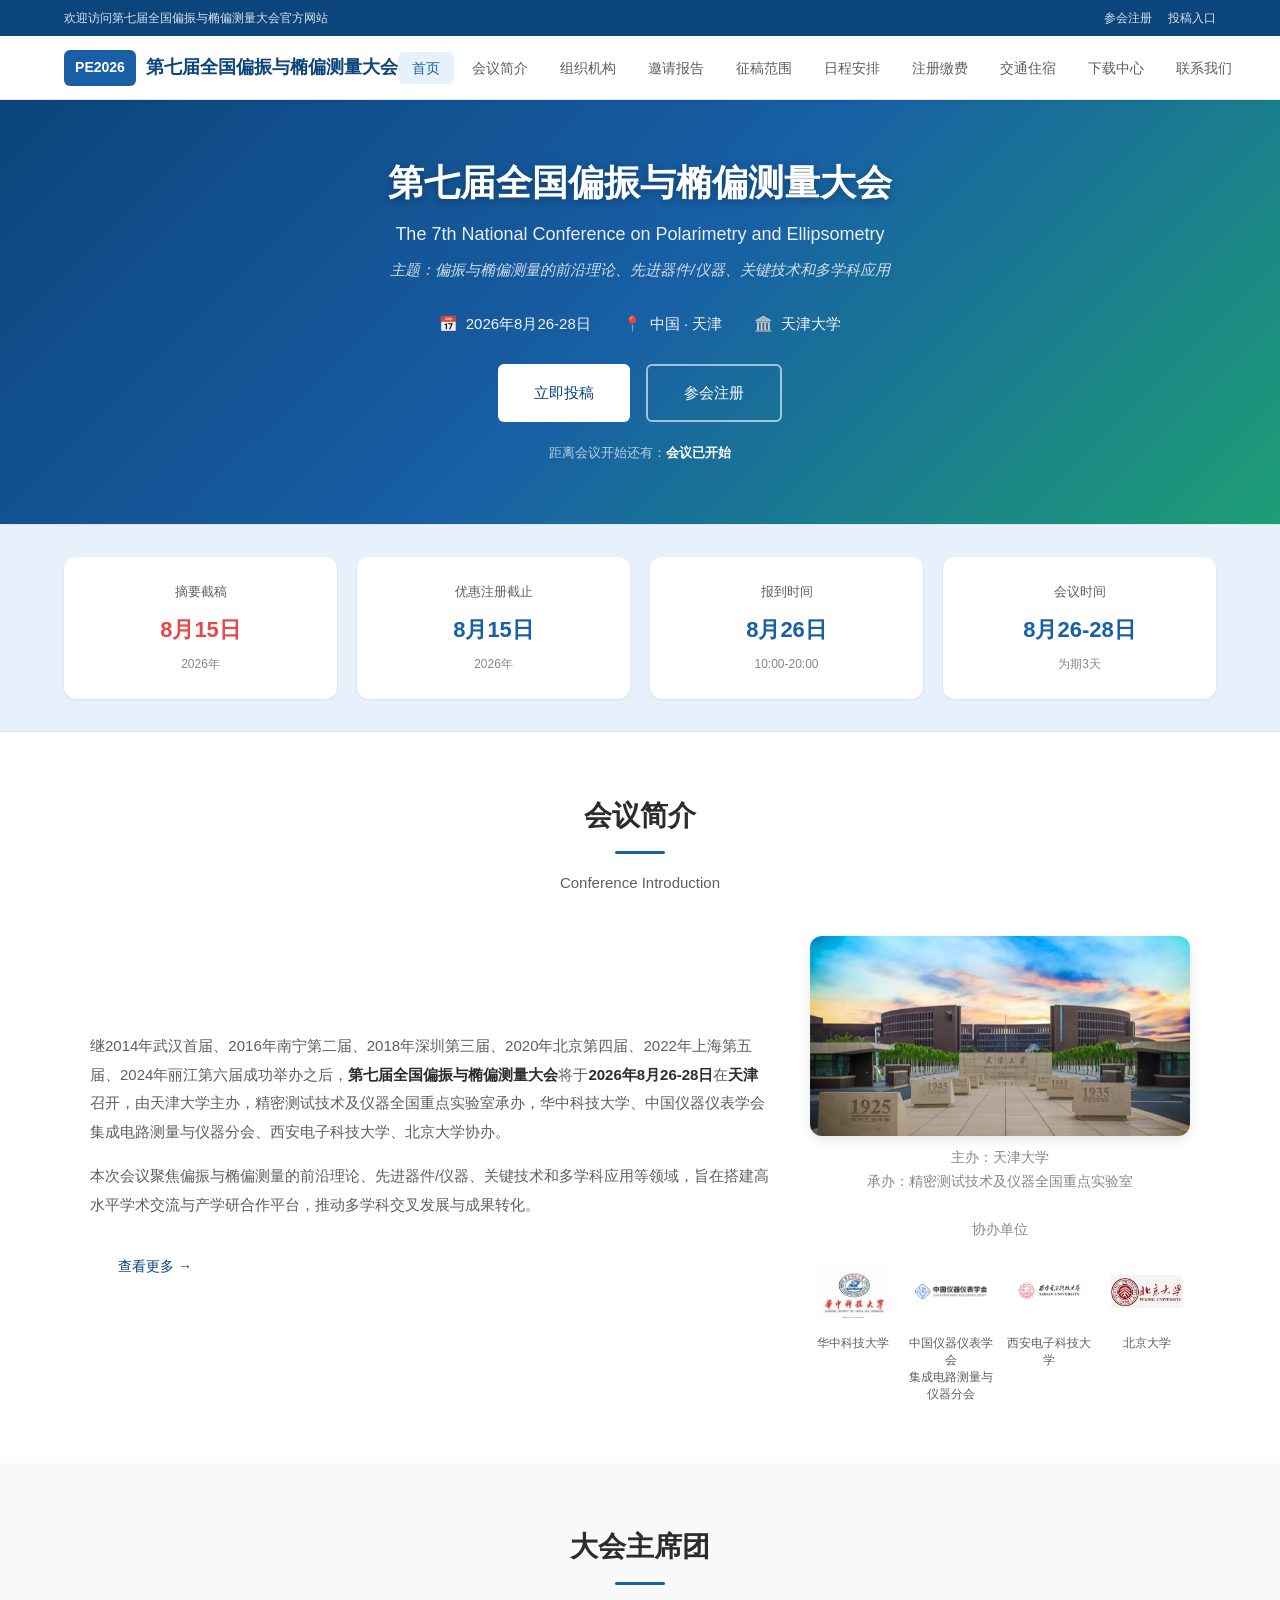
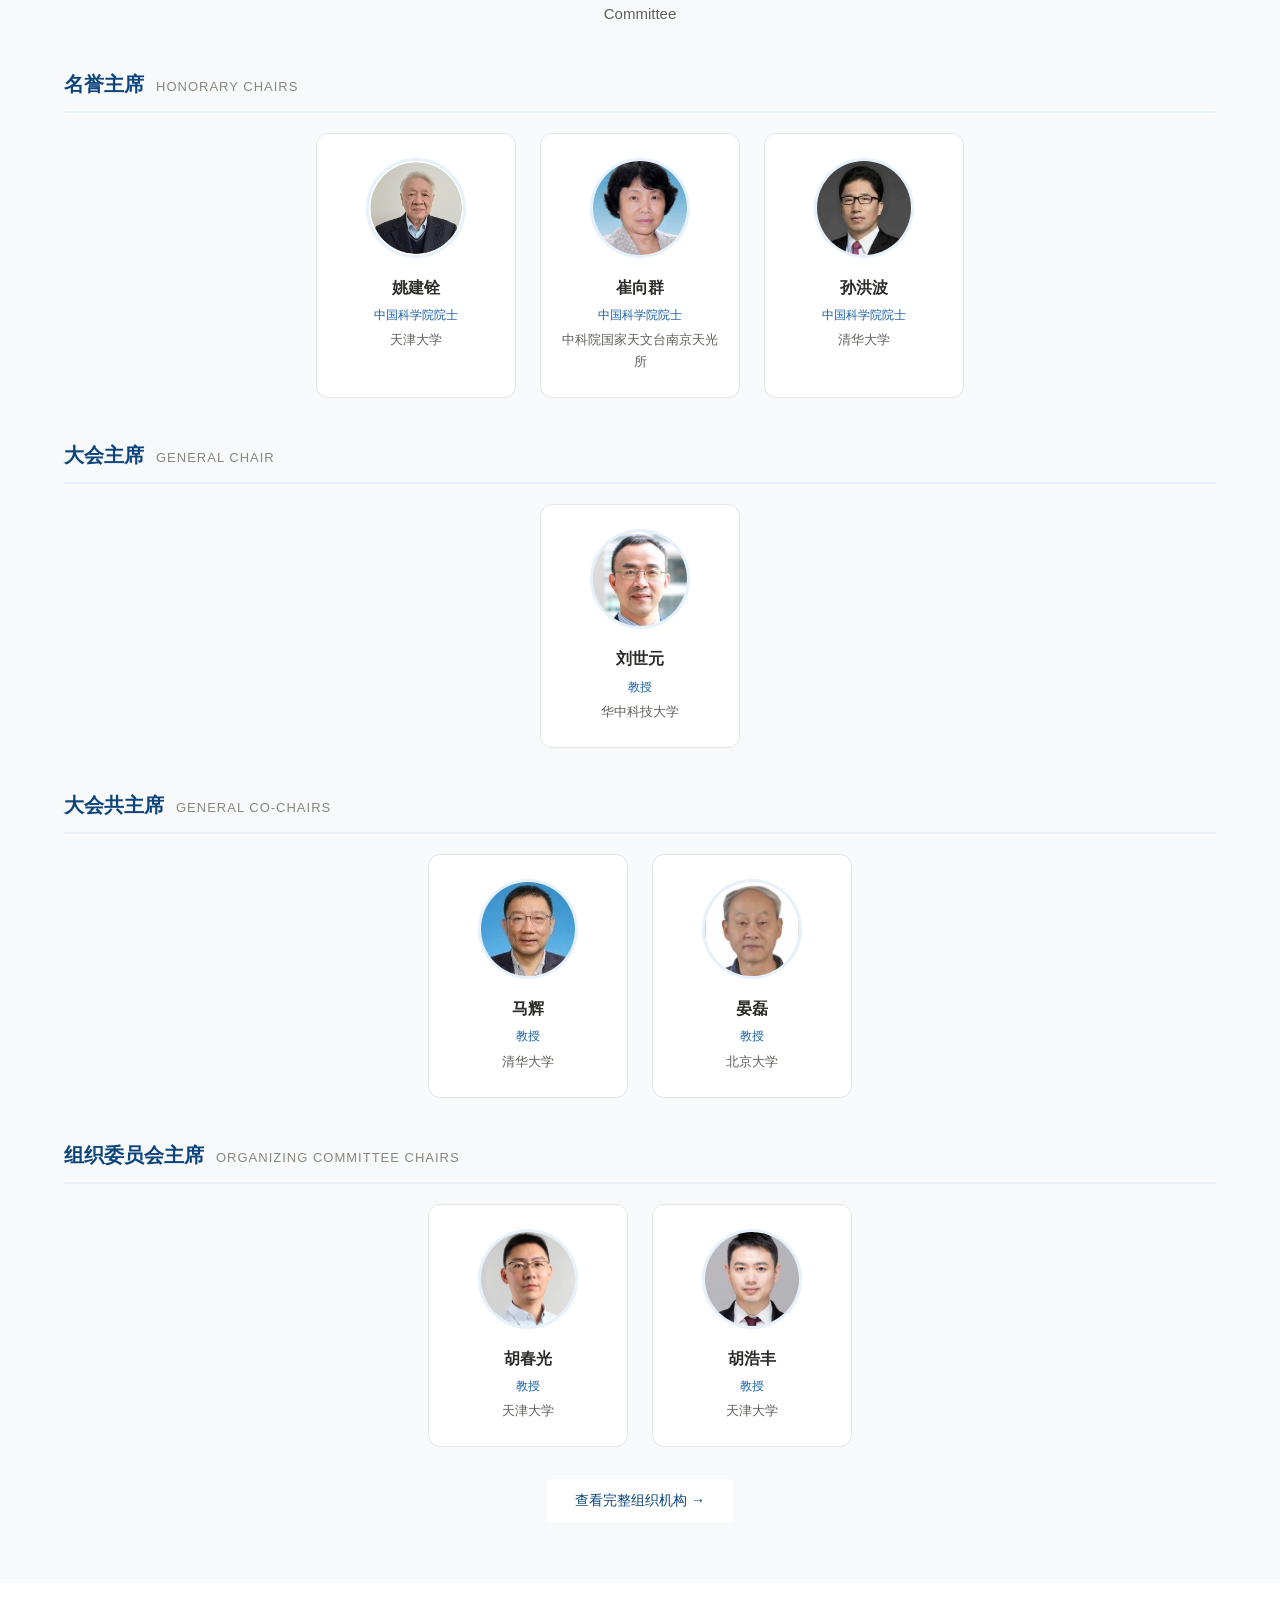
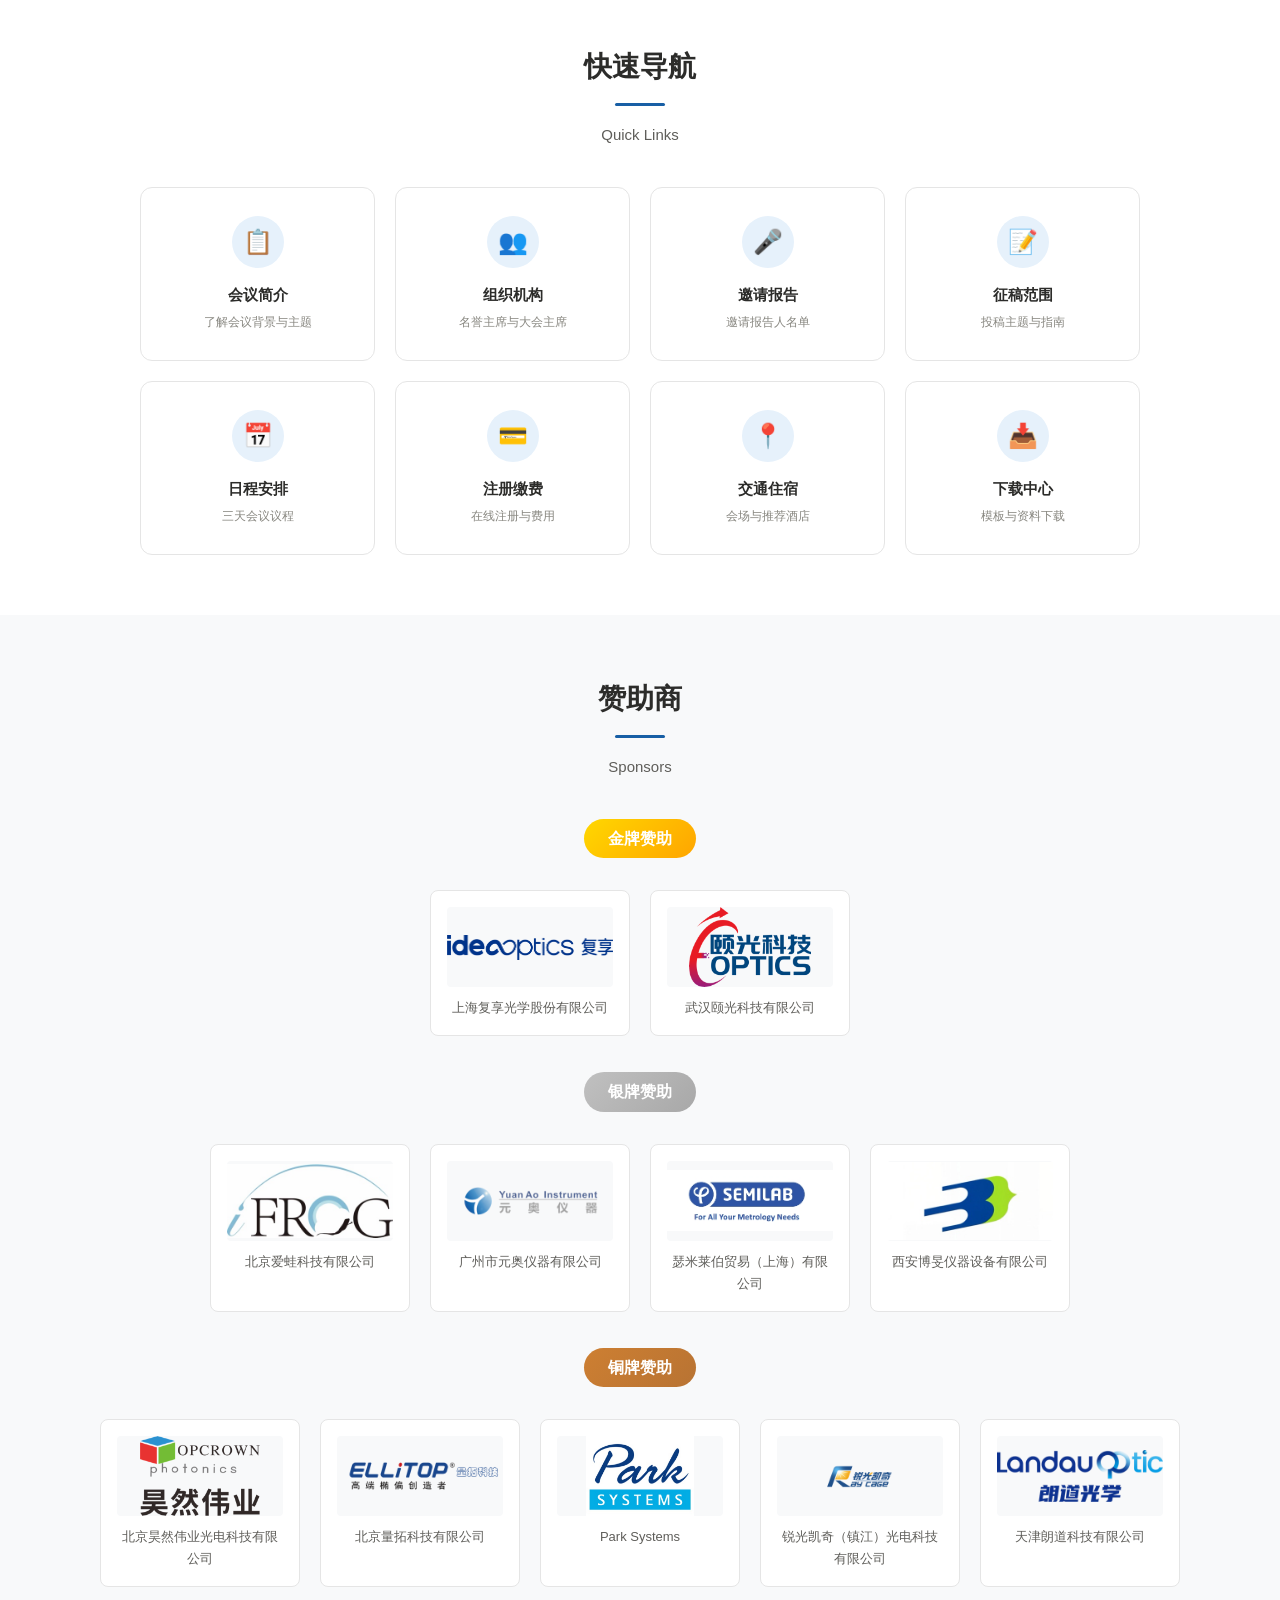
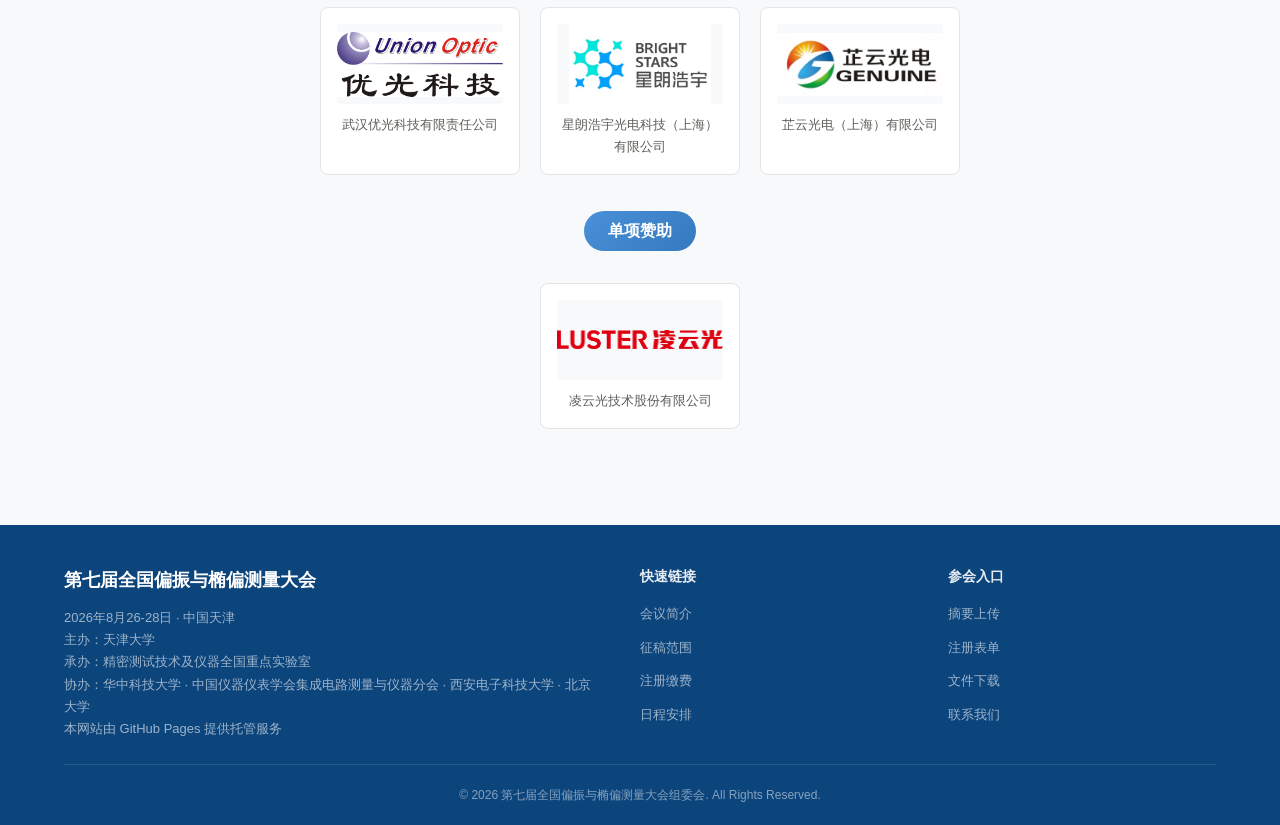
==== commit 3053574a: "压缩了图片" ====
--- a/index.html
+++ b/index.html
@@ -129,7 +129,7 @@
             <div class="intro-right">
                 <!-- 承办单位 -->
                 <div class="intro-image">
-                    <img src="images/tju-image.png" alt="天津大学">
+                    <img src="images/tju-image.jpg" alt="天津大学">
                     <p class="intro-image-caption">主办：天津大学<br>承办：精密测试技术及仪器全国重点实验室</p>
                 </div>
                 <!-- 协办单位 -->
--- a/css/style.css
+++ b/css/style.css
@@ -748,6 +748,50 @@
     background: var(--primary-light);
 }
 
+/* ---------- Committee Text Card (name + unit, no photo) ---------- */
+.committee-text-grid {
+    display: grid;
+    grid-template-columns: repeat(auto-fill, minmax(180px, 1fr));
+    gap: 16px;
+    max-width: 1000px;
+    margin: 0 auto;
+}
+
+.committee-text-card {
+    background: var(--bg-secondary);
+    border: 1px solid var(--border-color);
+    border-radius: var(--radius-md);
+    padding: 14px 12px;
+    text-align: center;
+    transition: all 0.2s;
+}
+
+.committee-text-card:hover {
+    border-color: var(--primary);
+    box-shadow: 0 2px 8px rgba(0,0,0,0.06);
+}
+
+.committee-text-card .text-card-name {
+    font-size: 15px;
+    font-weight: 600;
+    color: var(--text-primary);
+    margin-bottom: 4px;
+}
+
+.committee-text-card .text-card-affil {
+    font-size: 12px;
+    color: var(--text-secondary);
+    line-height: 1.4;
+}
+
+.committee-update-note {
+    text-align: center;
+    color: var(--text-secondary);
+    font-size: 13px;
+    font-style: italic;
+    margin-top: 16px;
+}
+
 /* ---------- Call for Papers ---------- */
 .cfp-content {
     max-width: 820px;
@@ -756,8 +800,8 @@
 
 .cfp-topics {
     display: grid;
-    grid-template-columns: repeat(auto-fill, minmax(280px, 1fr));
-    gap: 12px;
+    grid-template-columns: repeat(auto-fill, minmax(400px, 1fr));
+    gap: 14px;
     margin: 24px 0;
 }
 
@@ -773,7 +817,18 @@
 .cfp-topic strong {
     color: var(--text-primary);
     display: block;
-    margin-bottom: 4px;
+    margin-bottom: 8px;
+    font-size: 15px;
+}
+
+.cfp-topic-info {
+    margin-top: 6px;
+    line-height: 1.7;
+}
+
+.cfp-topic-info .role-label {
+    color: var(--primary);
+    font-weight: 600;
 }
 
 .cfp-instructions {
@@ -807,6 +862,39 @@
     justify-content: center;
     margin-top: 32px;
     flex-wrap: wrap;
+}
+
+.cfp-journals {
+    background: var(--bg-secondary);
+    border-radius: var(--radius-lg);
+    padding: 24px 28px;
+    margin-top: 32px;
+    border: 1px solid var(--border);
+}
+
+.cfp-journals h4 {
+    font-size: 15px;
+    color: var(--primary);
+    margin-bottom: 12px;
+}
+
+.cfp-journals p {
+    font-size: 14px;
+    color: var(--text-secondary);
+    line-height: 1.7;
+    margin-bottom: 12px;
+}
+
+.cfp-journals ol {
+    list-style: decimal;
+    padding-left: 20px;
+}
+
+.cfp-journals li {
+    font-size: 14px;
+    color: var(--text-secondary);
+    margin-bottom: 8px;
+    line-height: 1.7;
 }
 
 /* ---------- Schedule / Timeline ---------- */
@@ -1753,6 +1841,10 @@
         max-width: 280px;
     }
 
+    .committee-text-grid {
+        grid-template-columns: repeat(2, 1fr);
+    }
+
     .quick-links {
         grid-template-columns: 1fr;
     }
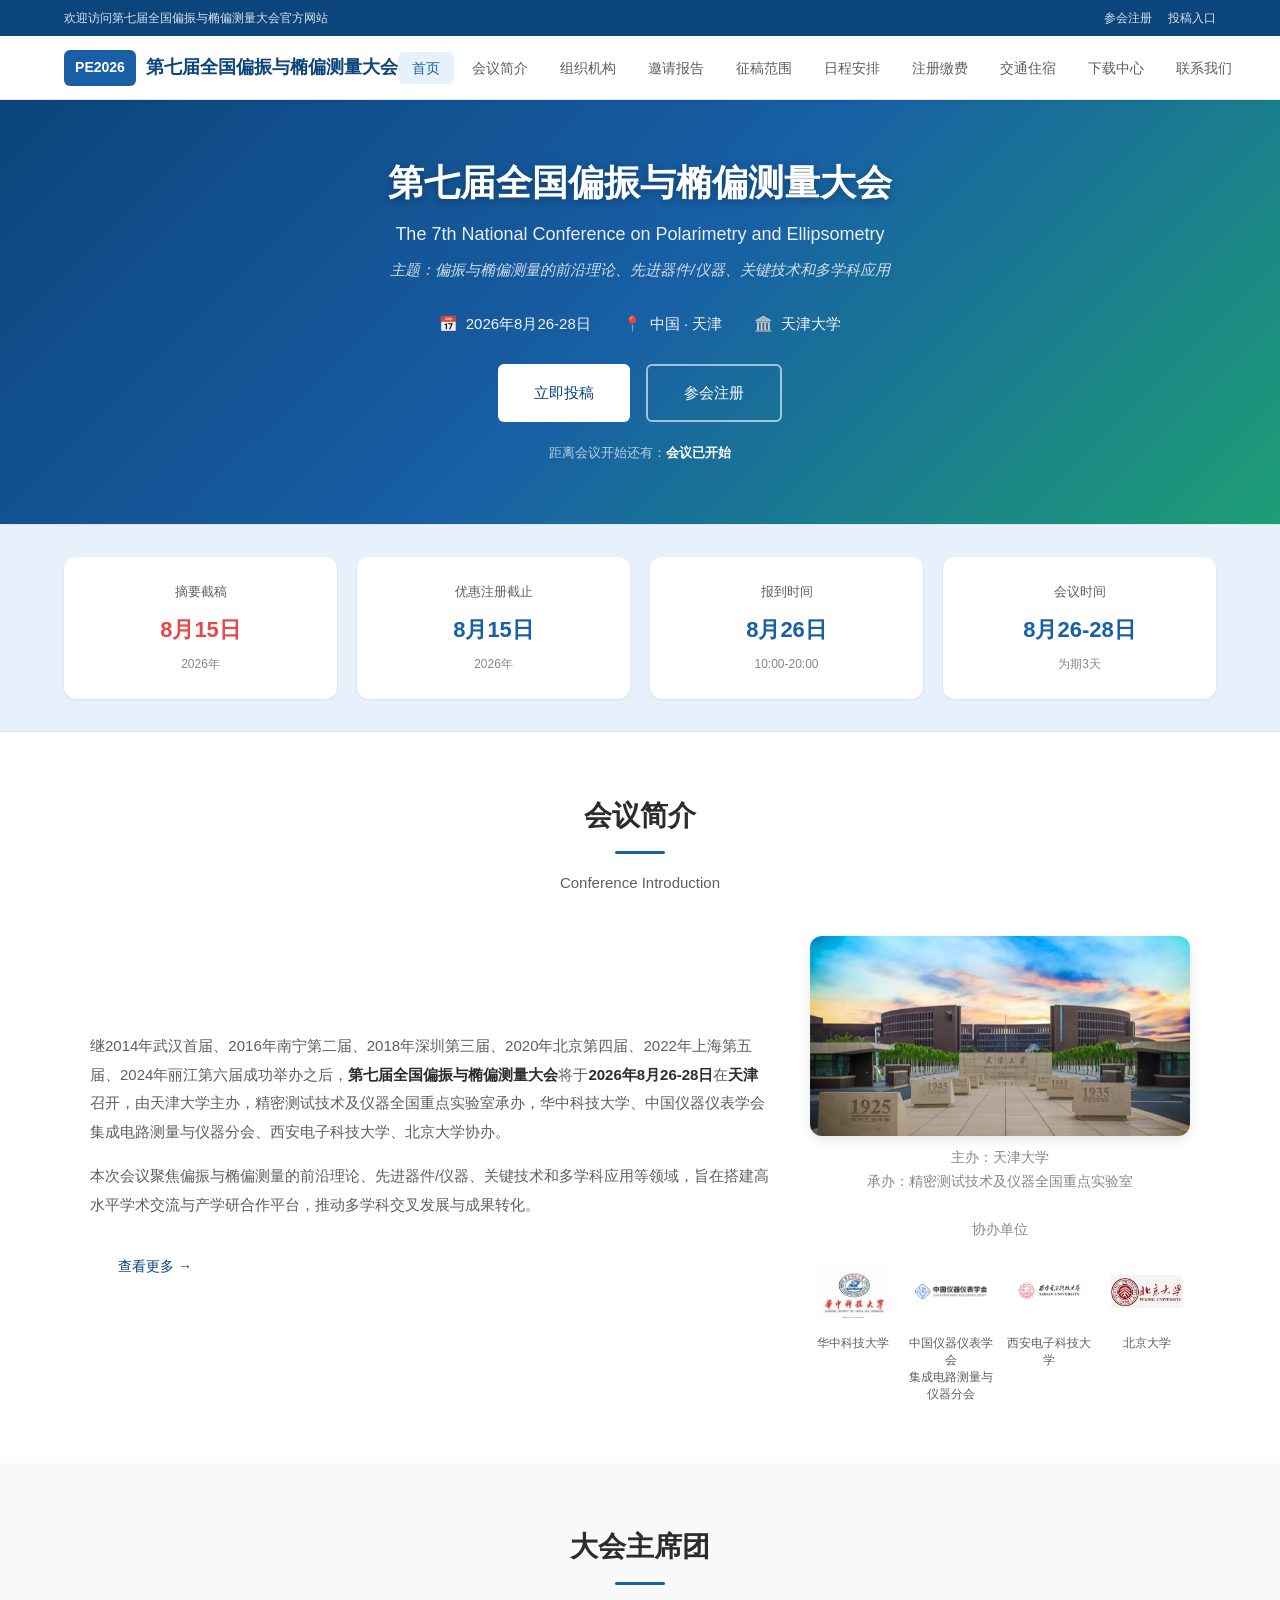
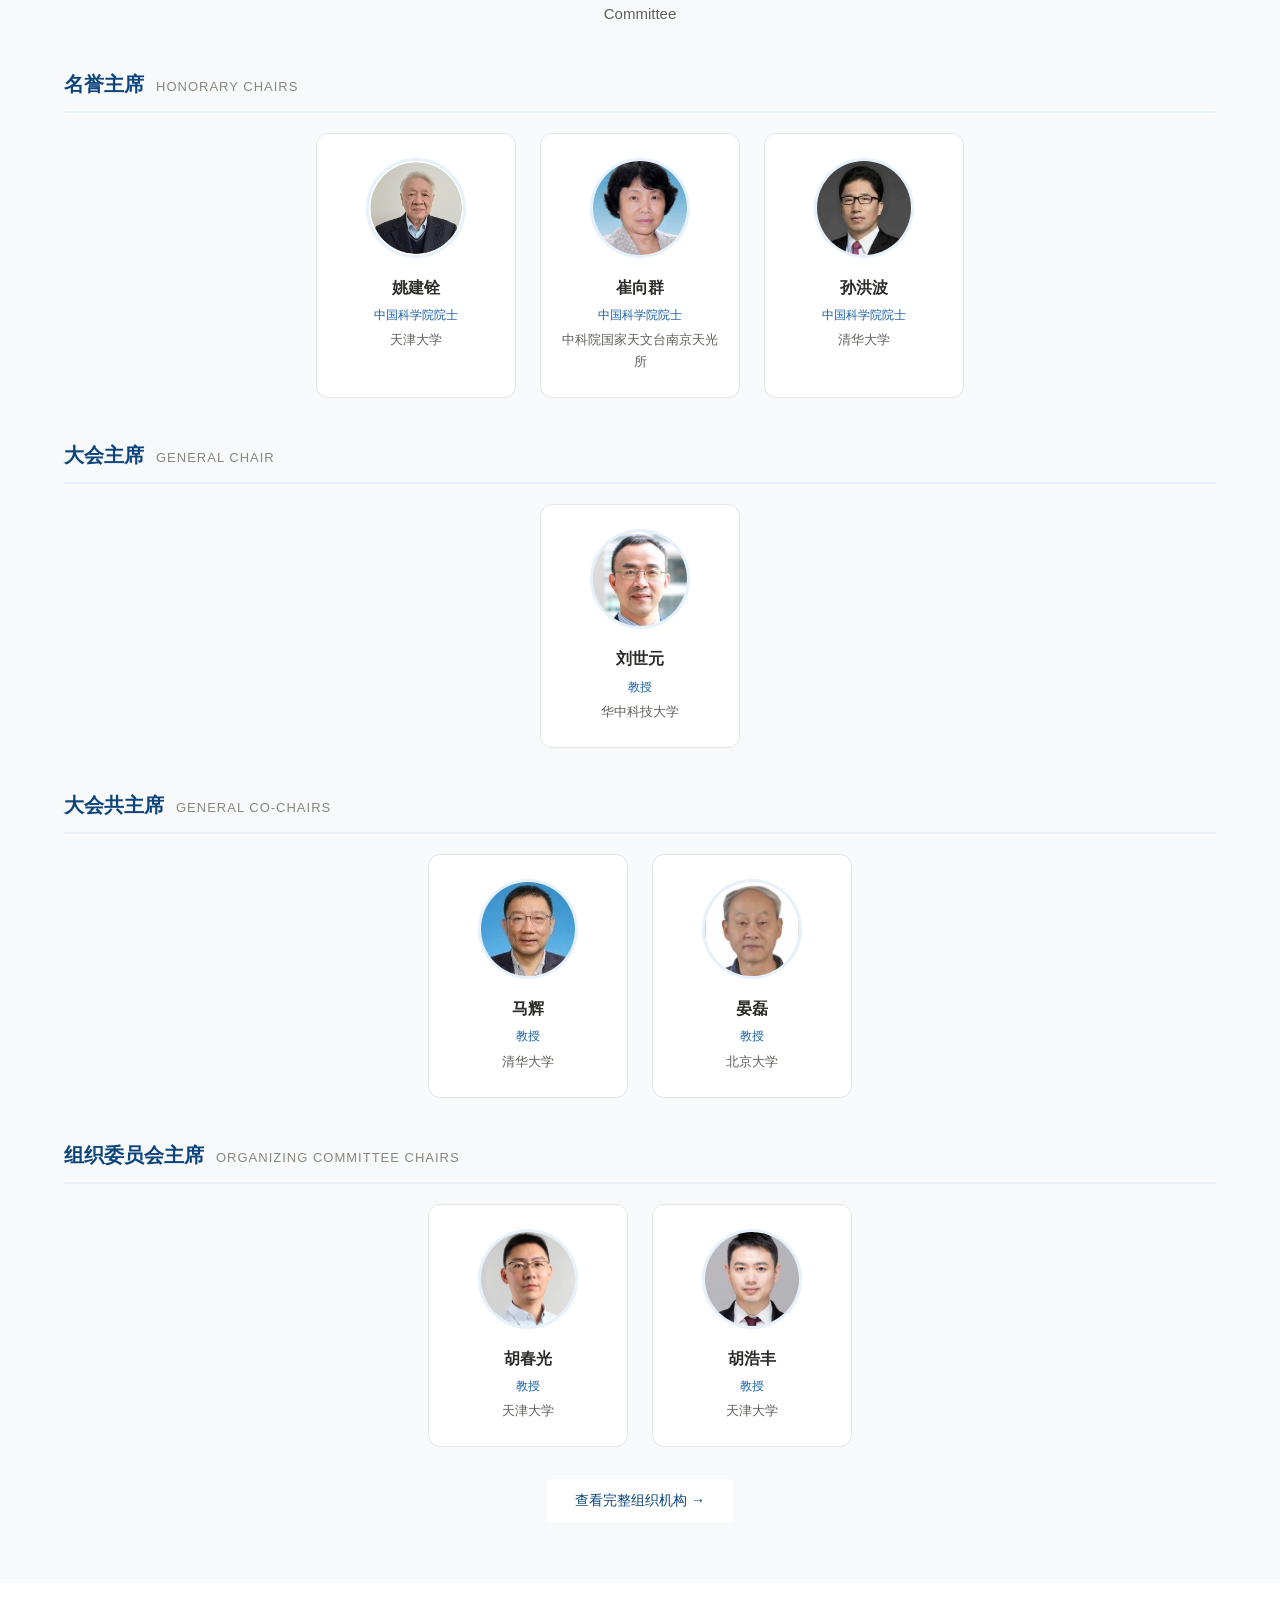
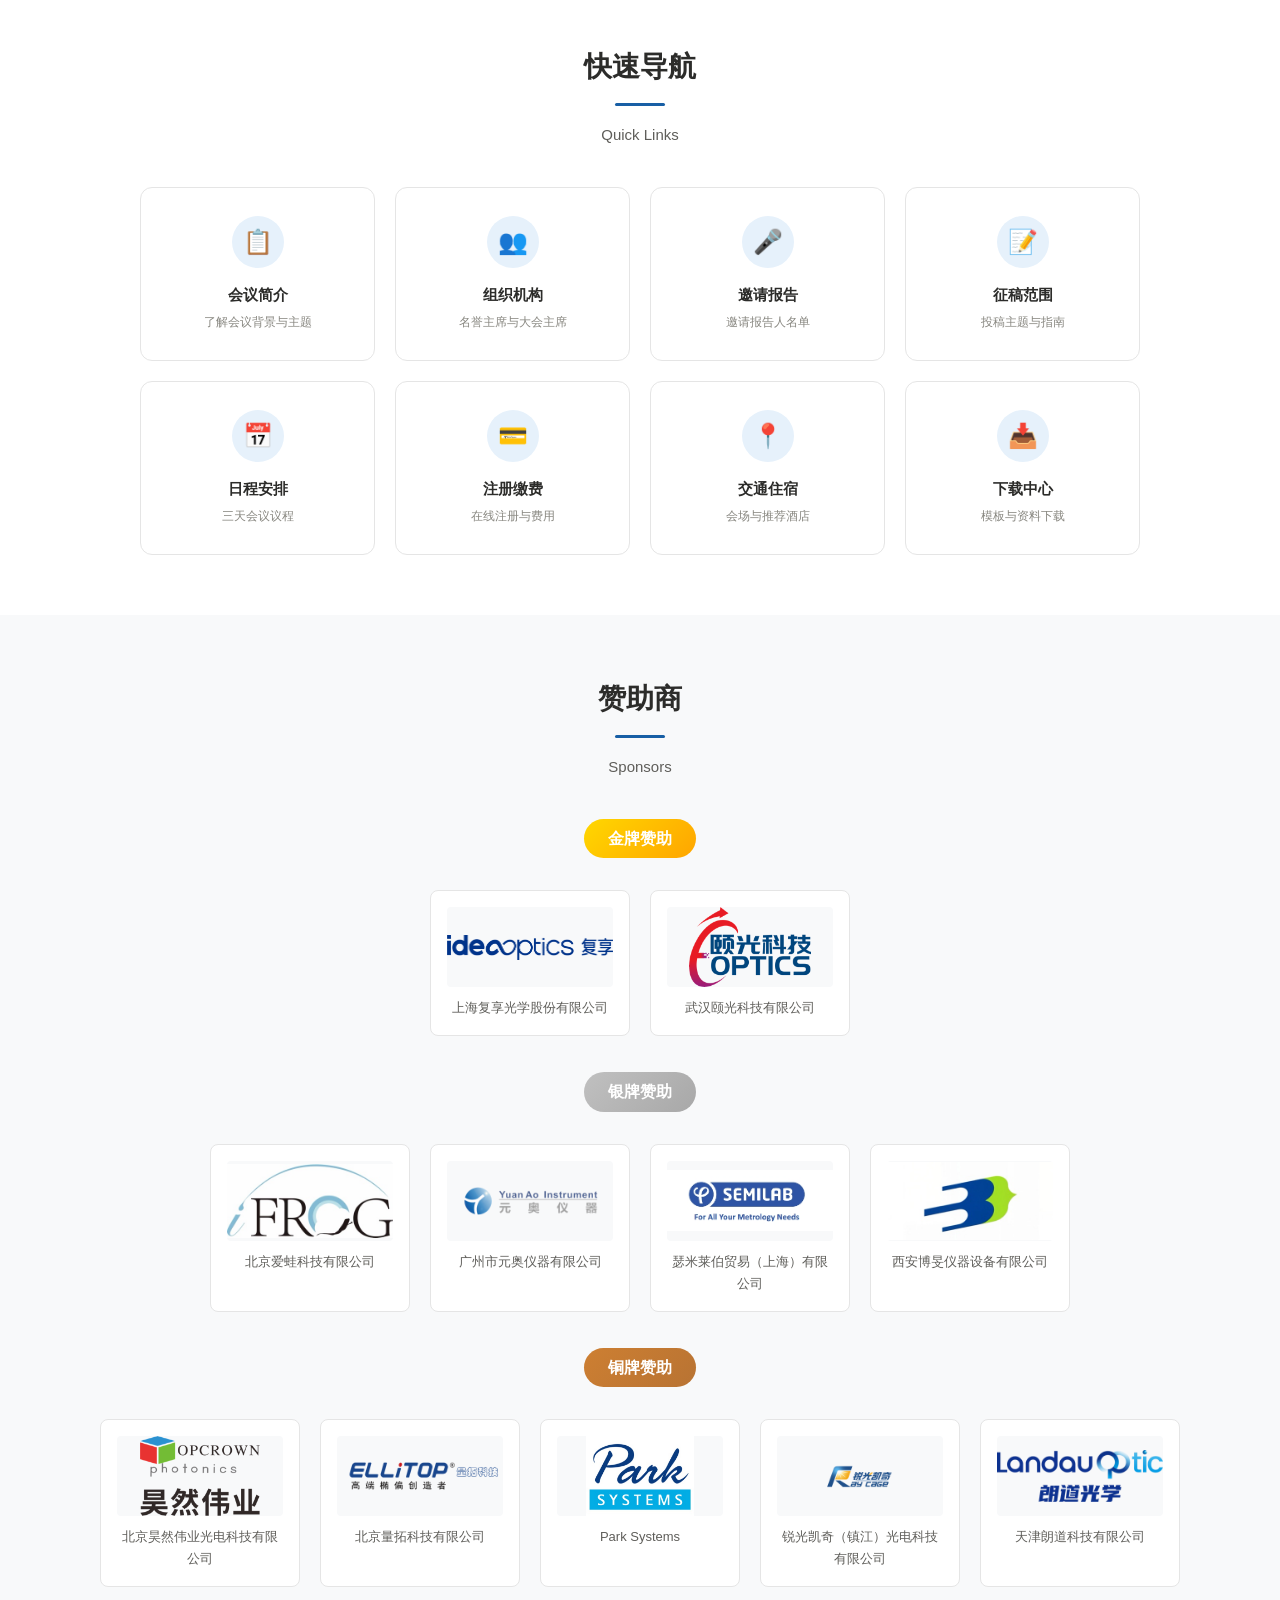
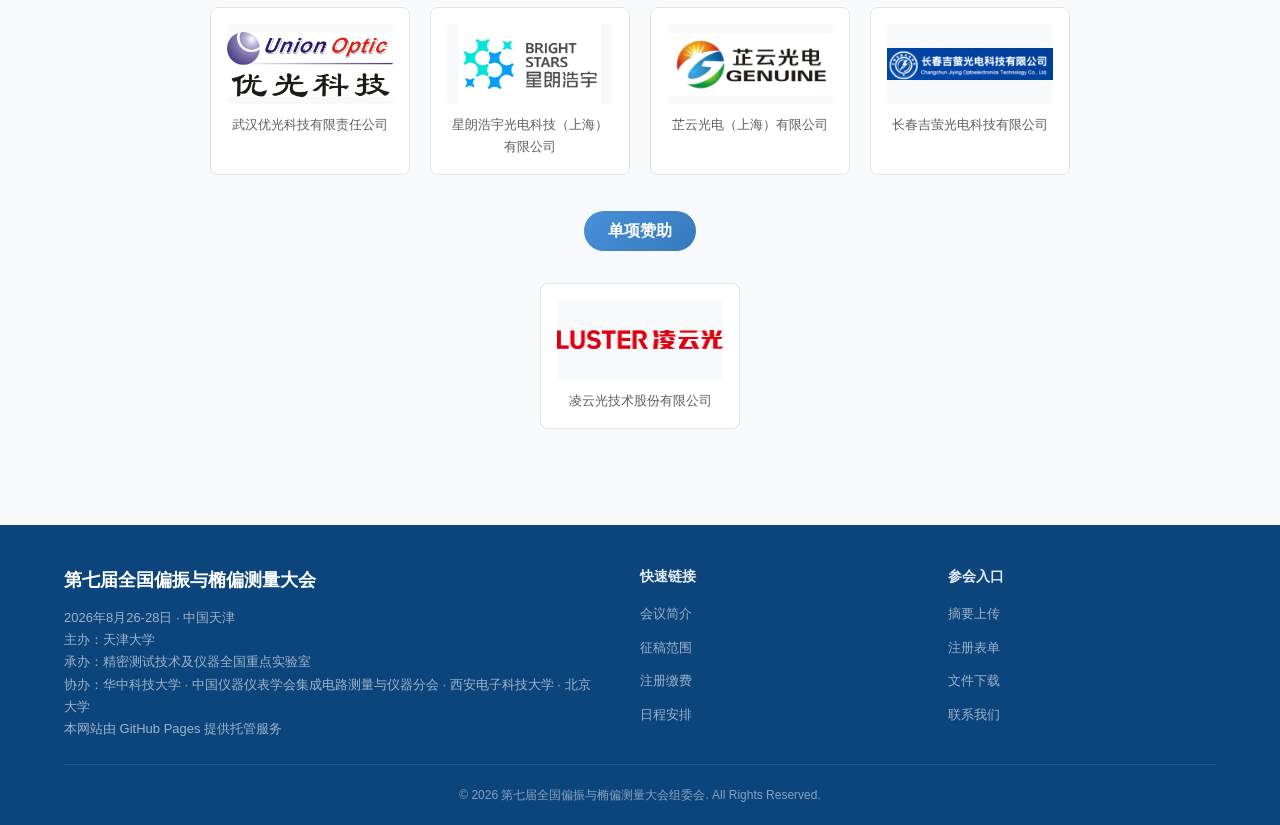
==== commit b80c1302: "更新学术委员" ====
--- a/index.html
+++ b/index.html
@@ -347,6 +347,7 @@
                     </div>
                     <div class="sponsor-name">武汉颐光科技有限公司</div>
                 </div>
+
             </div>
         </div>
 
@@ -436,6 +437,12 @@
                         <img src="images/铜牌赞助商LOGO/芷云光电（上海）有限公司-铜.jpg" alt="芷云光电（上海）有限公司">
                     </div>
                     <div class="sponsor-name">芷云光电（上海）有限公司</div>
+                </div>
+                <div class="sponsor-card">
+                    <div class="sponsor-logo">
+                        <img src="images/铜牌赞助商LOGO/长春吉萤光电科技有限公司-铜.png" alt="长春吉萤光电科技有限公司">
+                    </div>
+                    <div class="sponsor-name">长春吉萤光电科技有限公司</div>
                 </div>
             </div>
         </div>
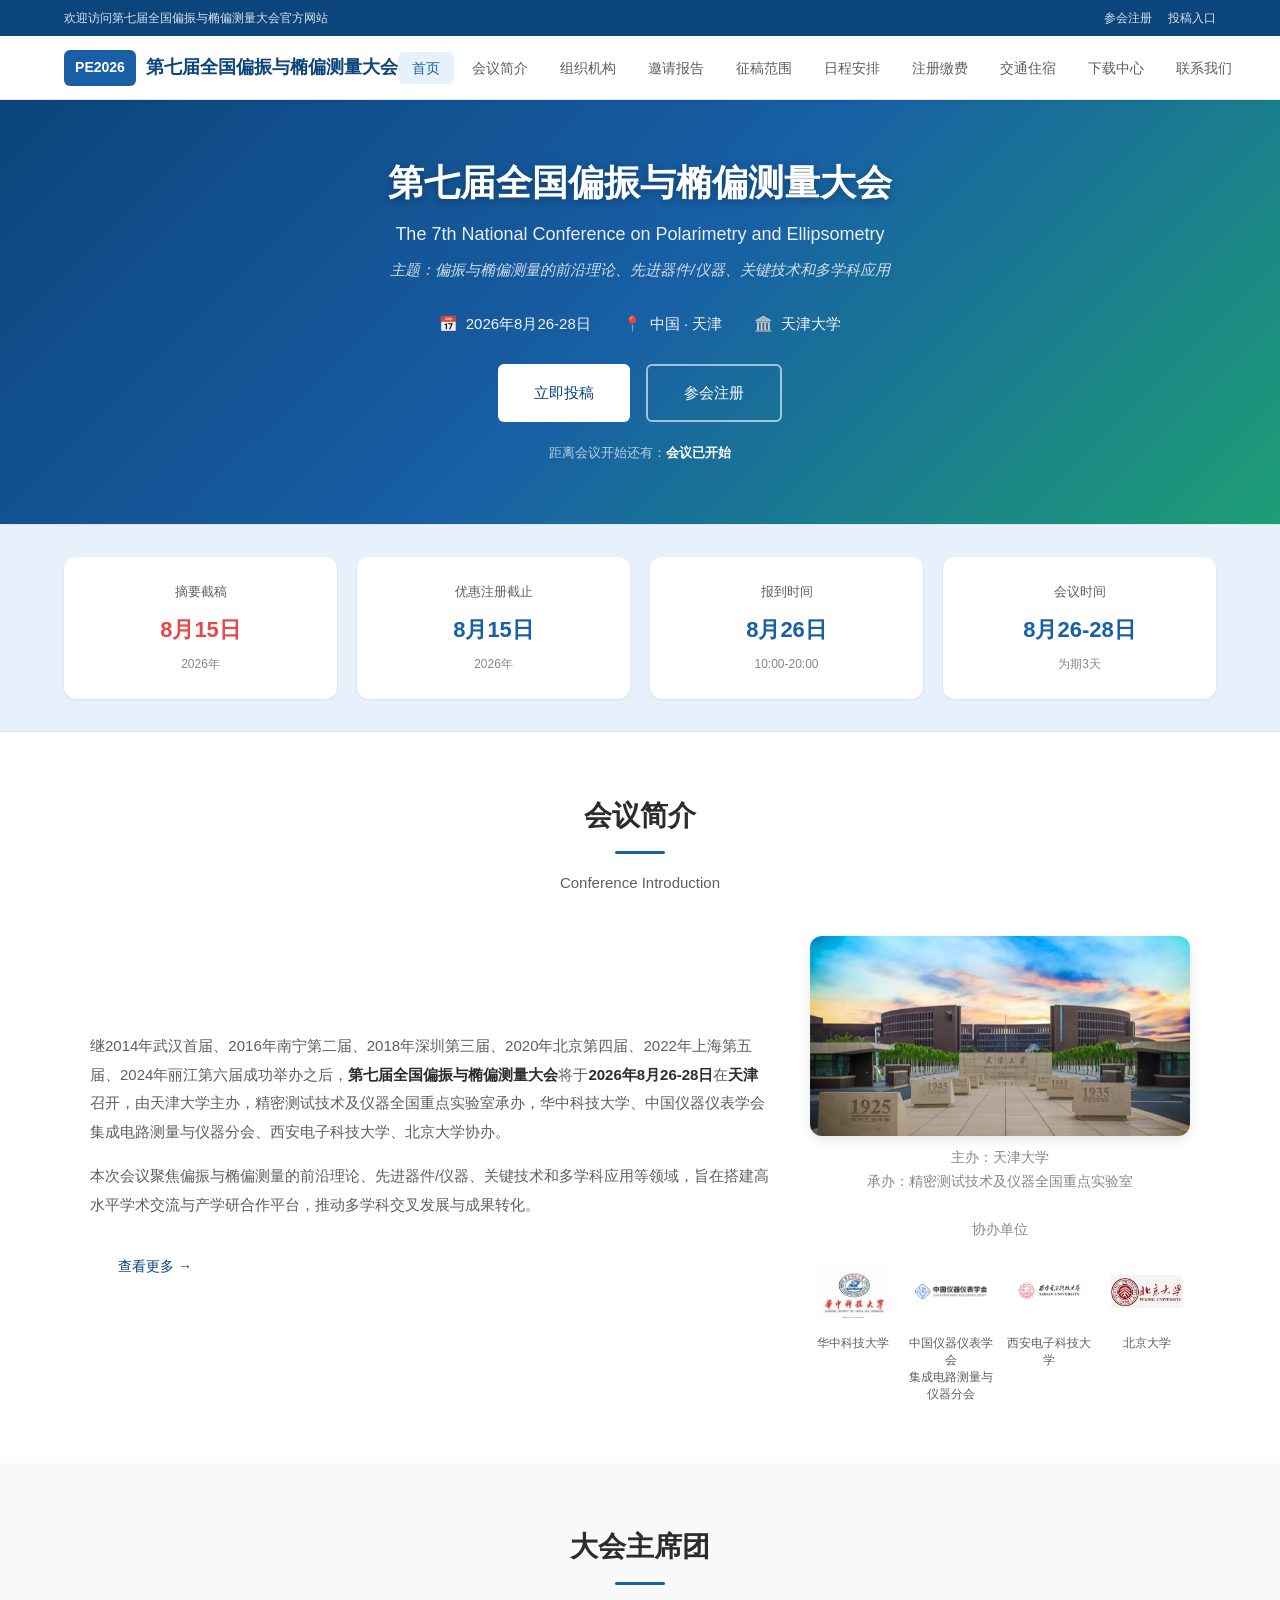
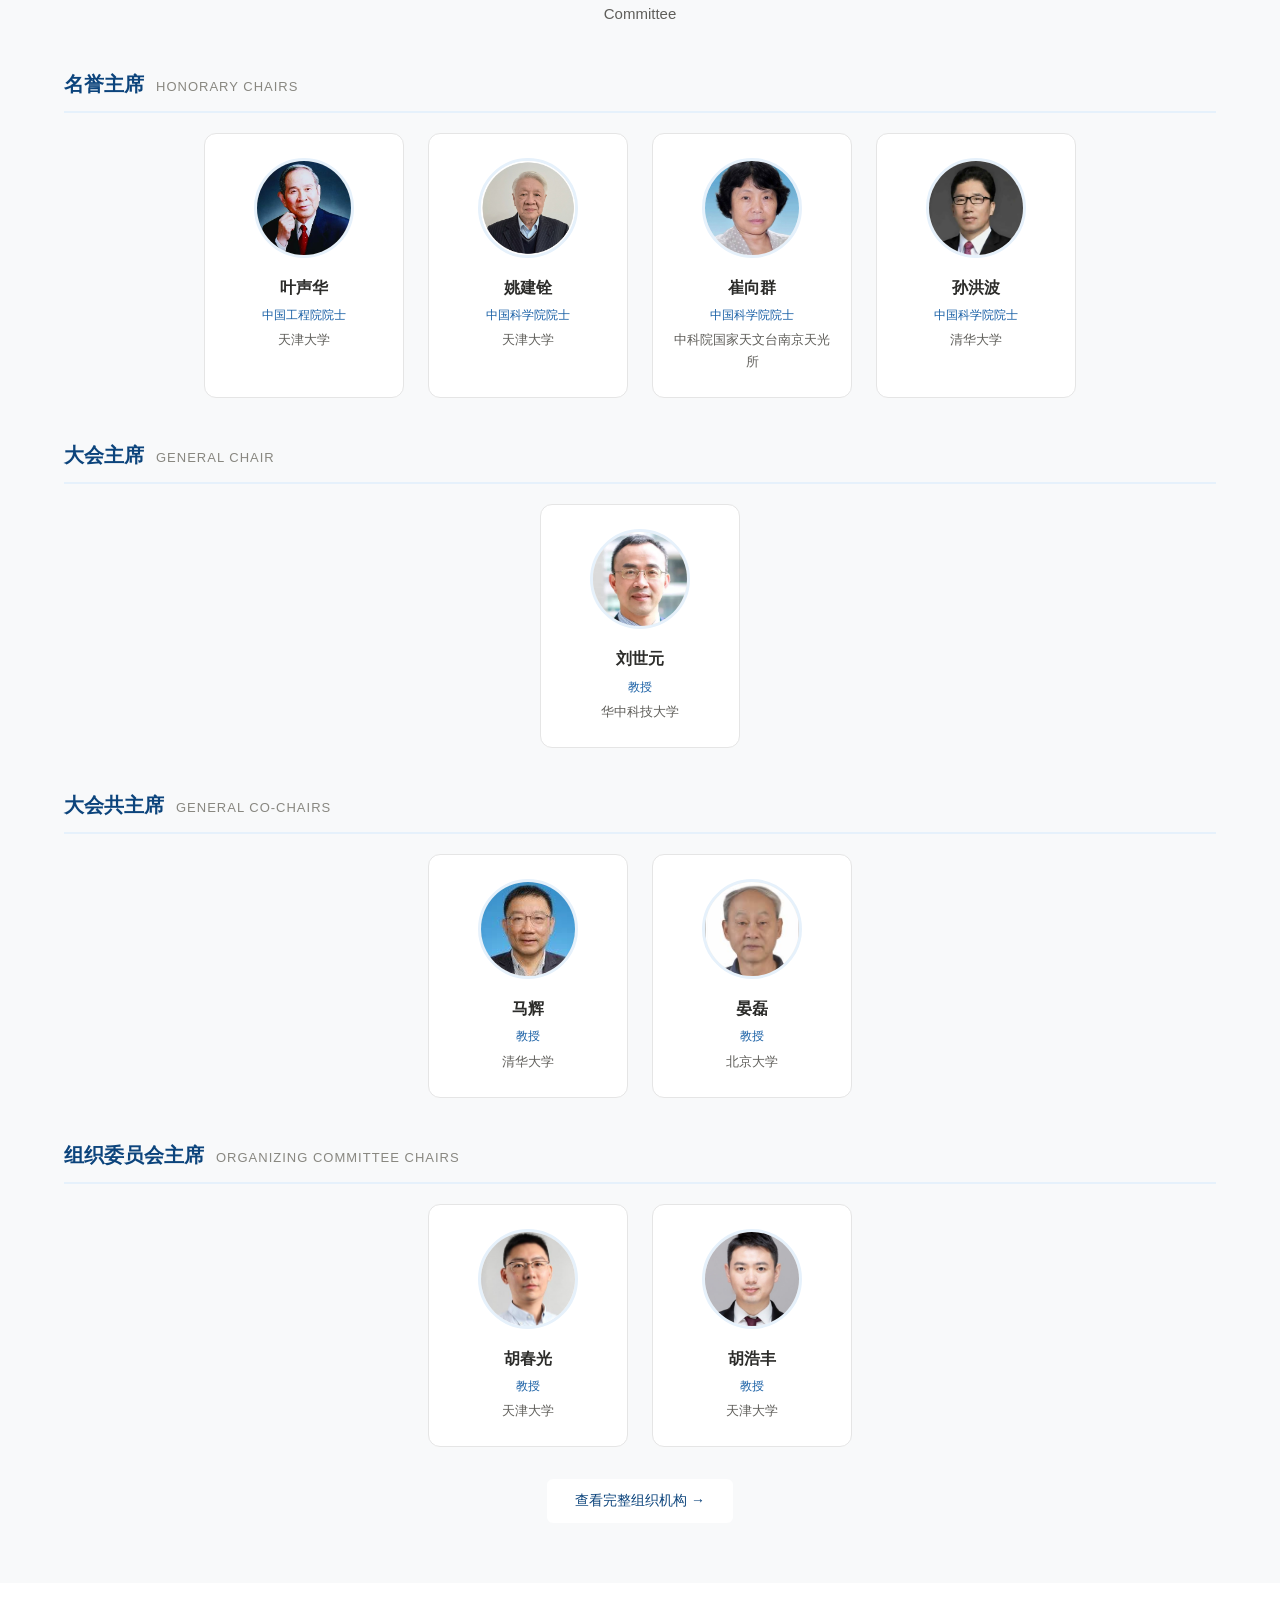
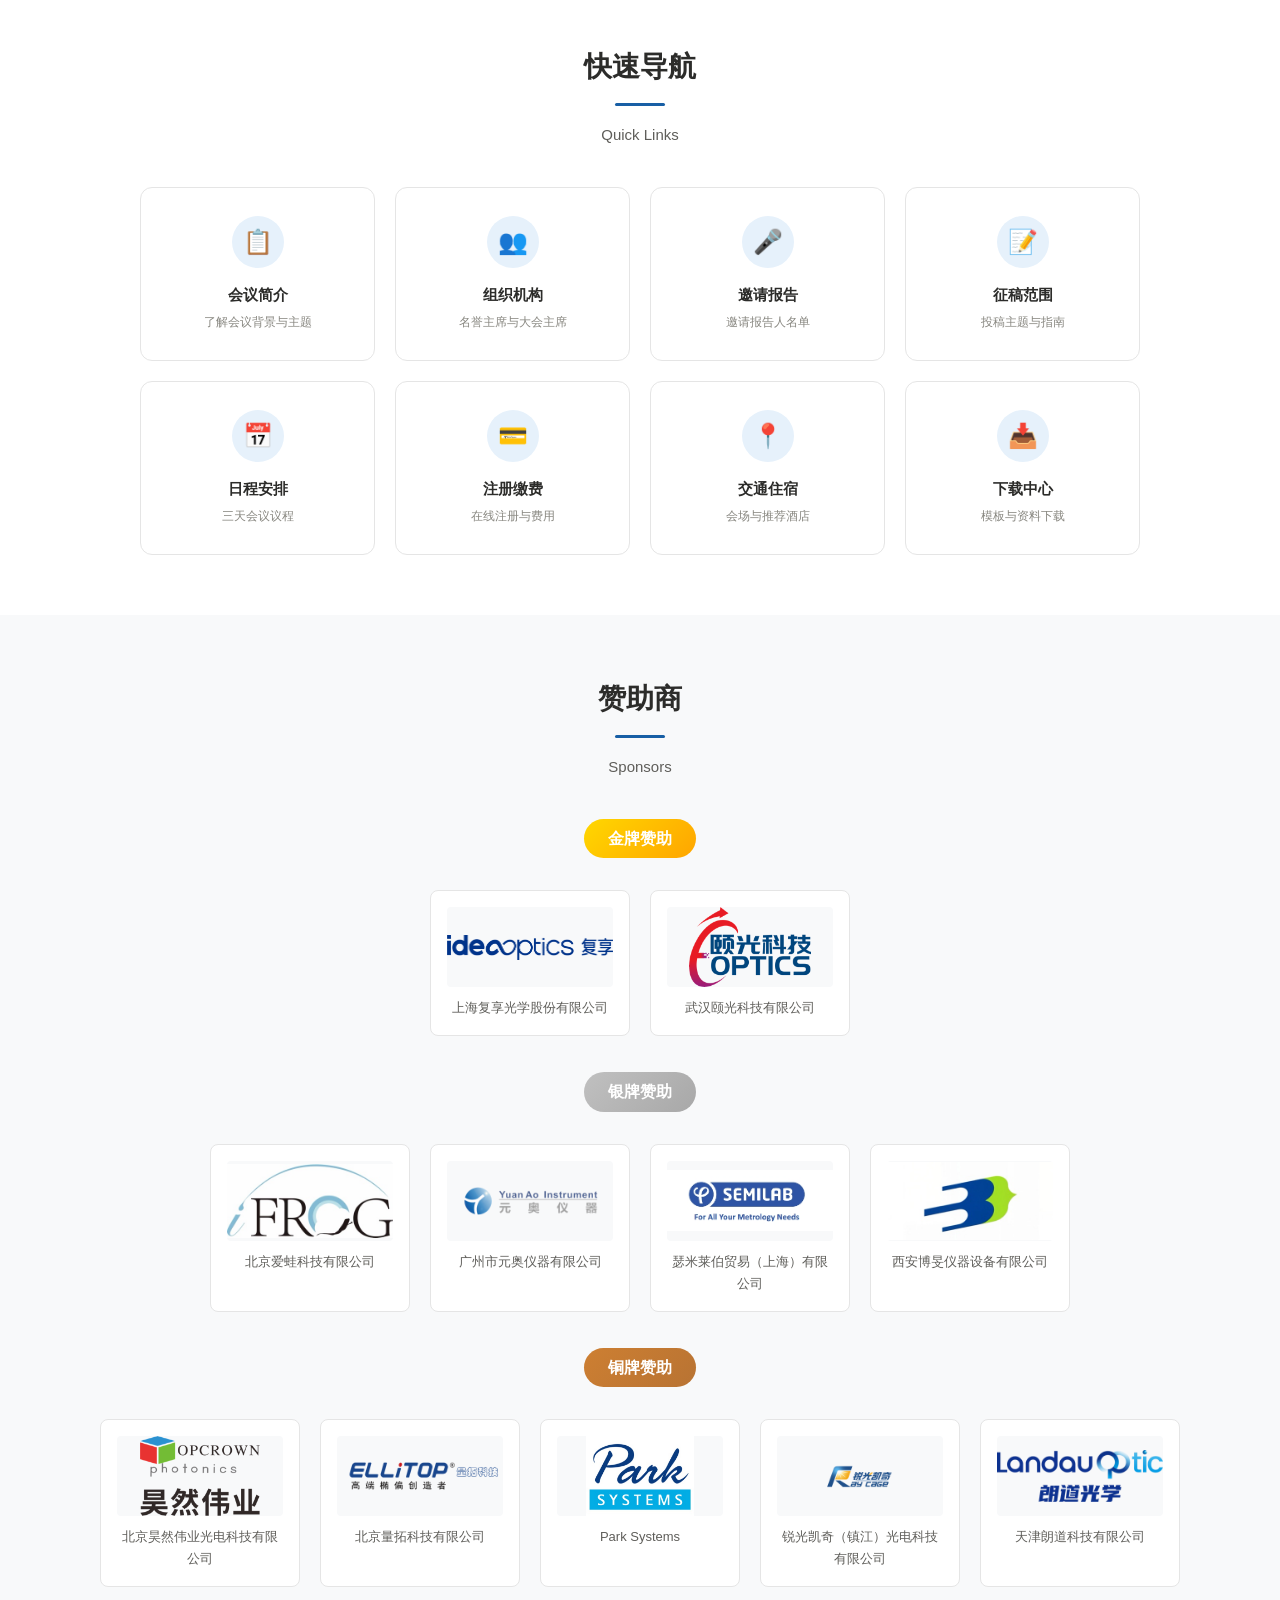
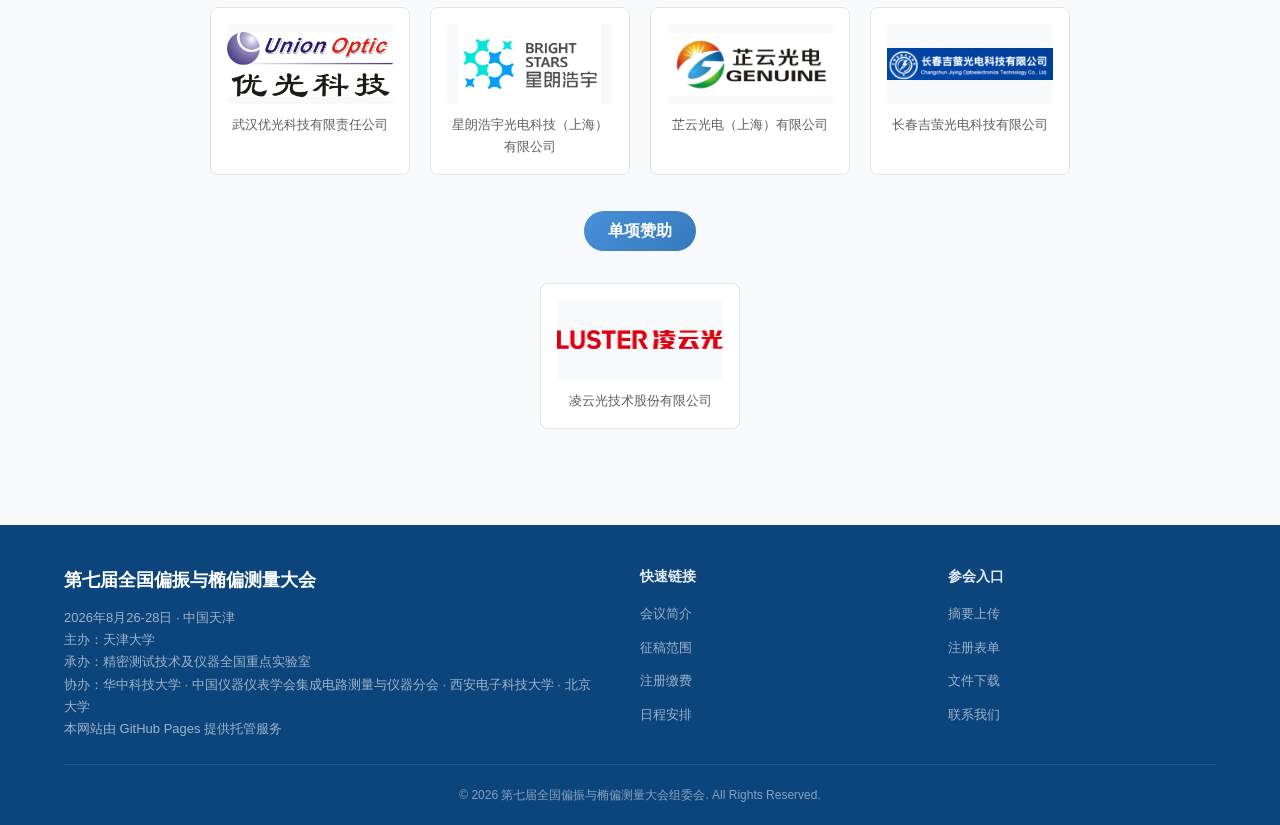
==== commit d4721336: "更新叶院士" ====
--- a/index.html
+++ b/index.html
@@ -175,6 +175,14 @@
         <div class="committee-grid-center">
             <div class="member-card">
                 <div class="member-avatar">
+                    <img src="images/叶声华.jpeg" alt="叶声华" class="avatar-ye">
+                </div>
+                <div class="member-name">叶声华</div>
+                <div class="member-title">中国工程院院士</div>
+                <div class="member-affil">天津大学</div>
+            </div>
+            <div class="member-card">
+                <div class="member-avatar">
                     <img src="images/姚建铨院士.jpeg" alt="姚建铨">
                 </div>
                 <div class="member-name">姚建铨</div>
--- a/css/style.css
+++ b/css/style.css
@@ -691,6 +691,12 @@
     object-position: center 20%;
 }
 
+.member-avatar img.avatar-ye {
+    object-fit: cover;
+    object-position: center 5%;
+    transform: scale(1.12);
+}
+
 .member-avatar-placeholder {
     width: 100%;
     height: 100%;
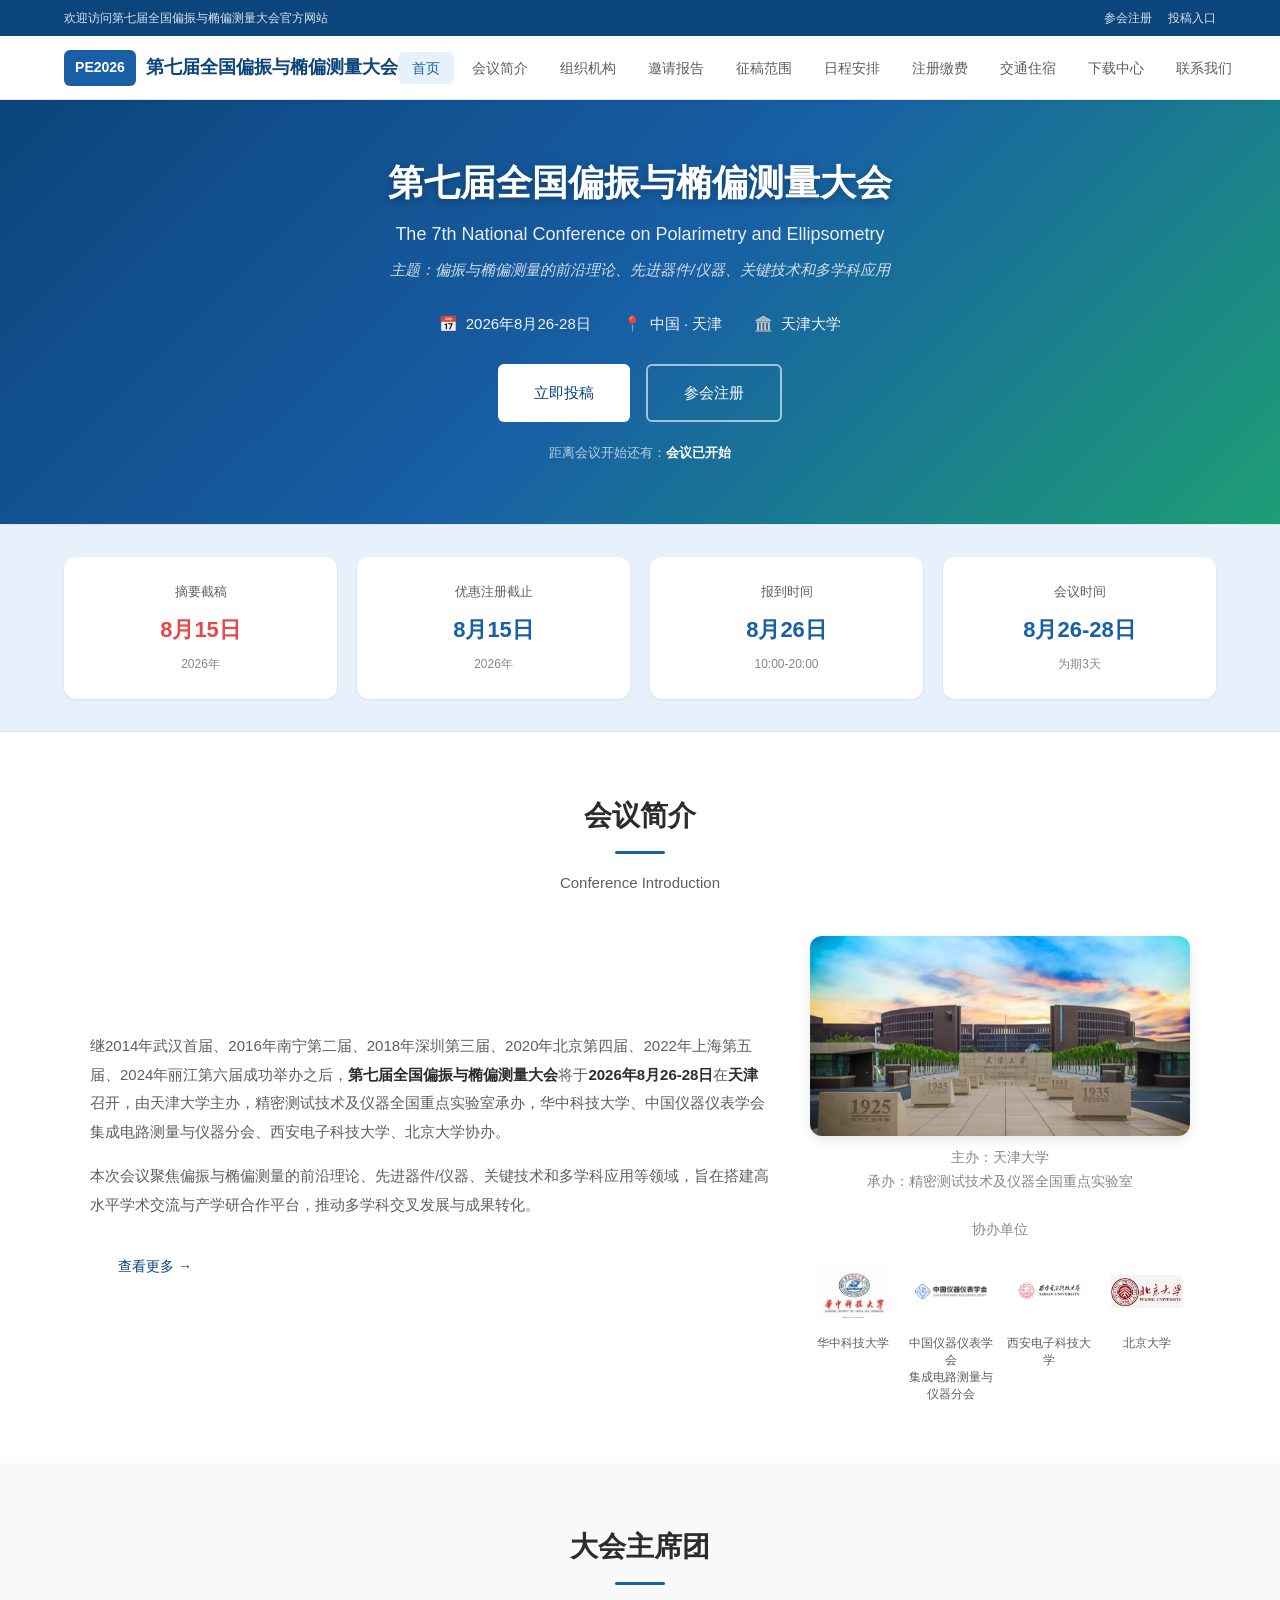
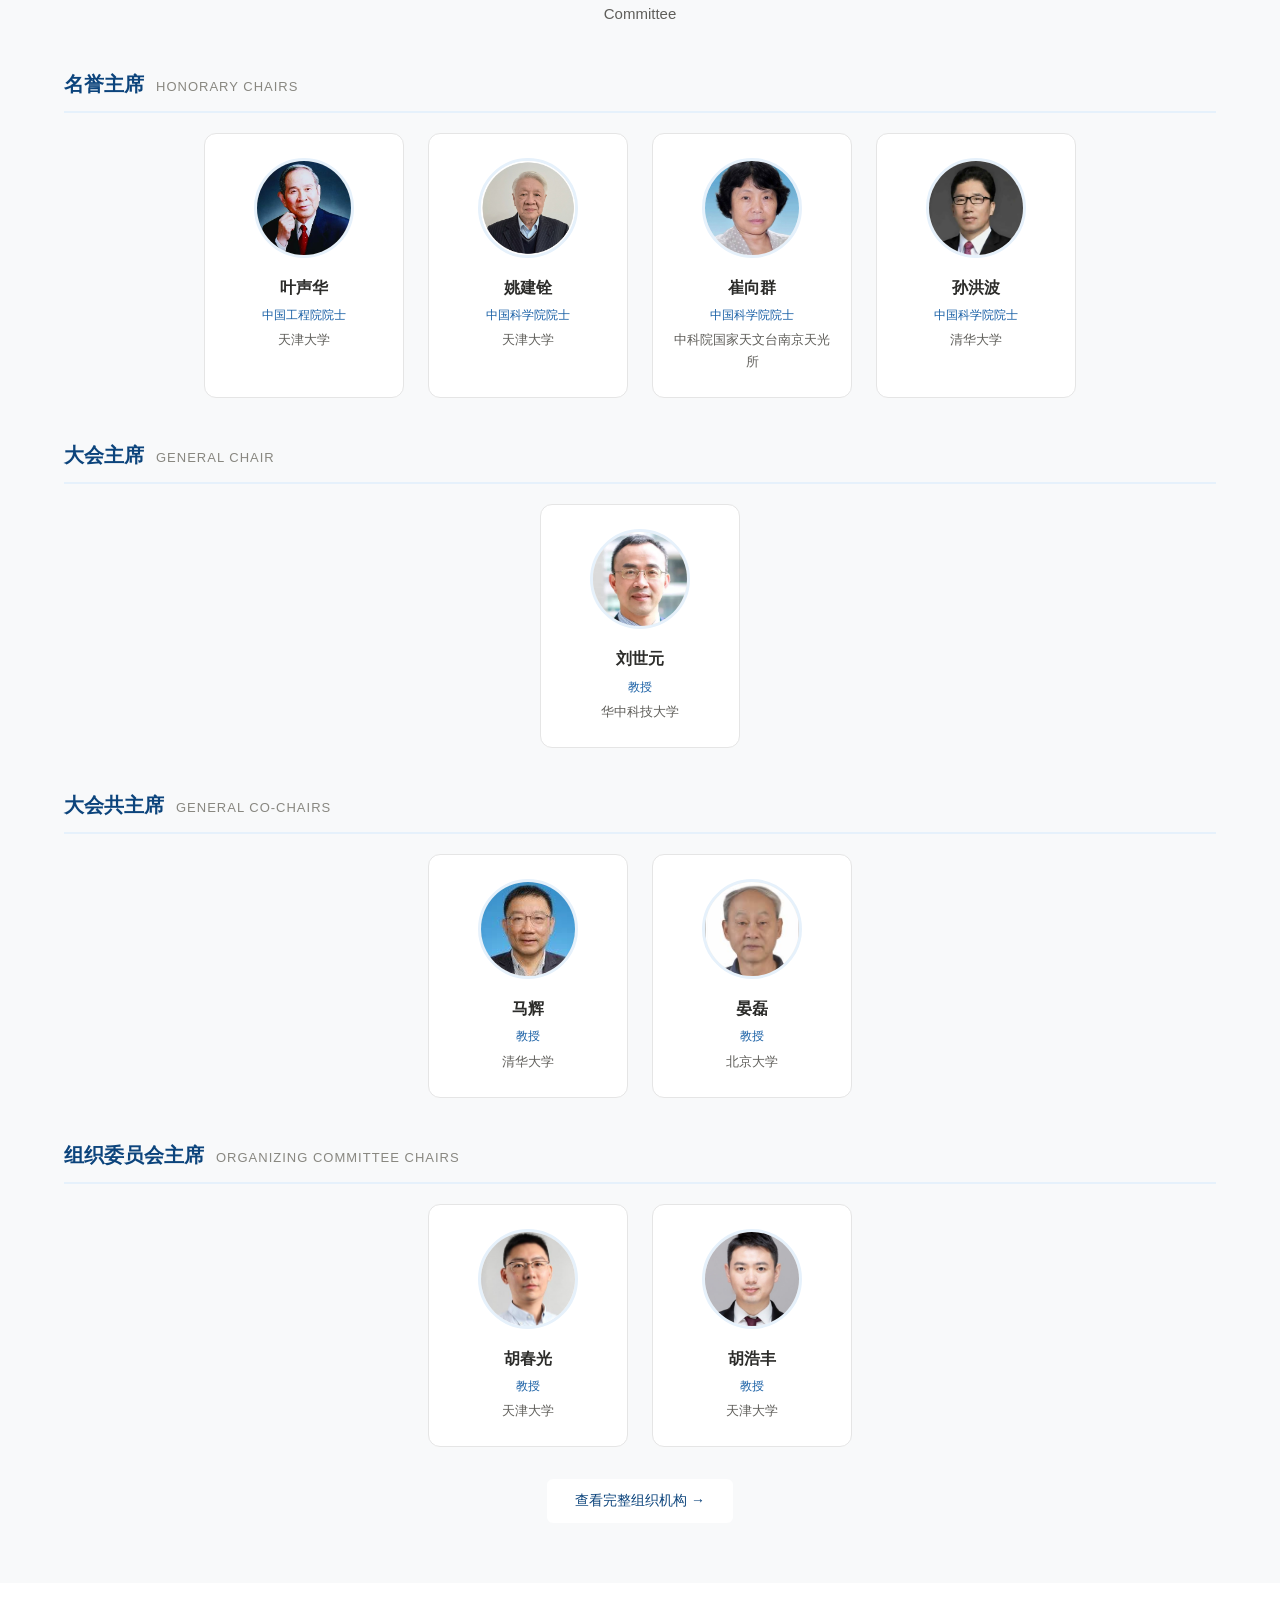
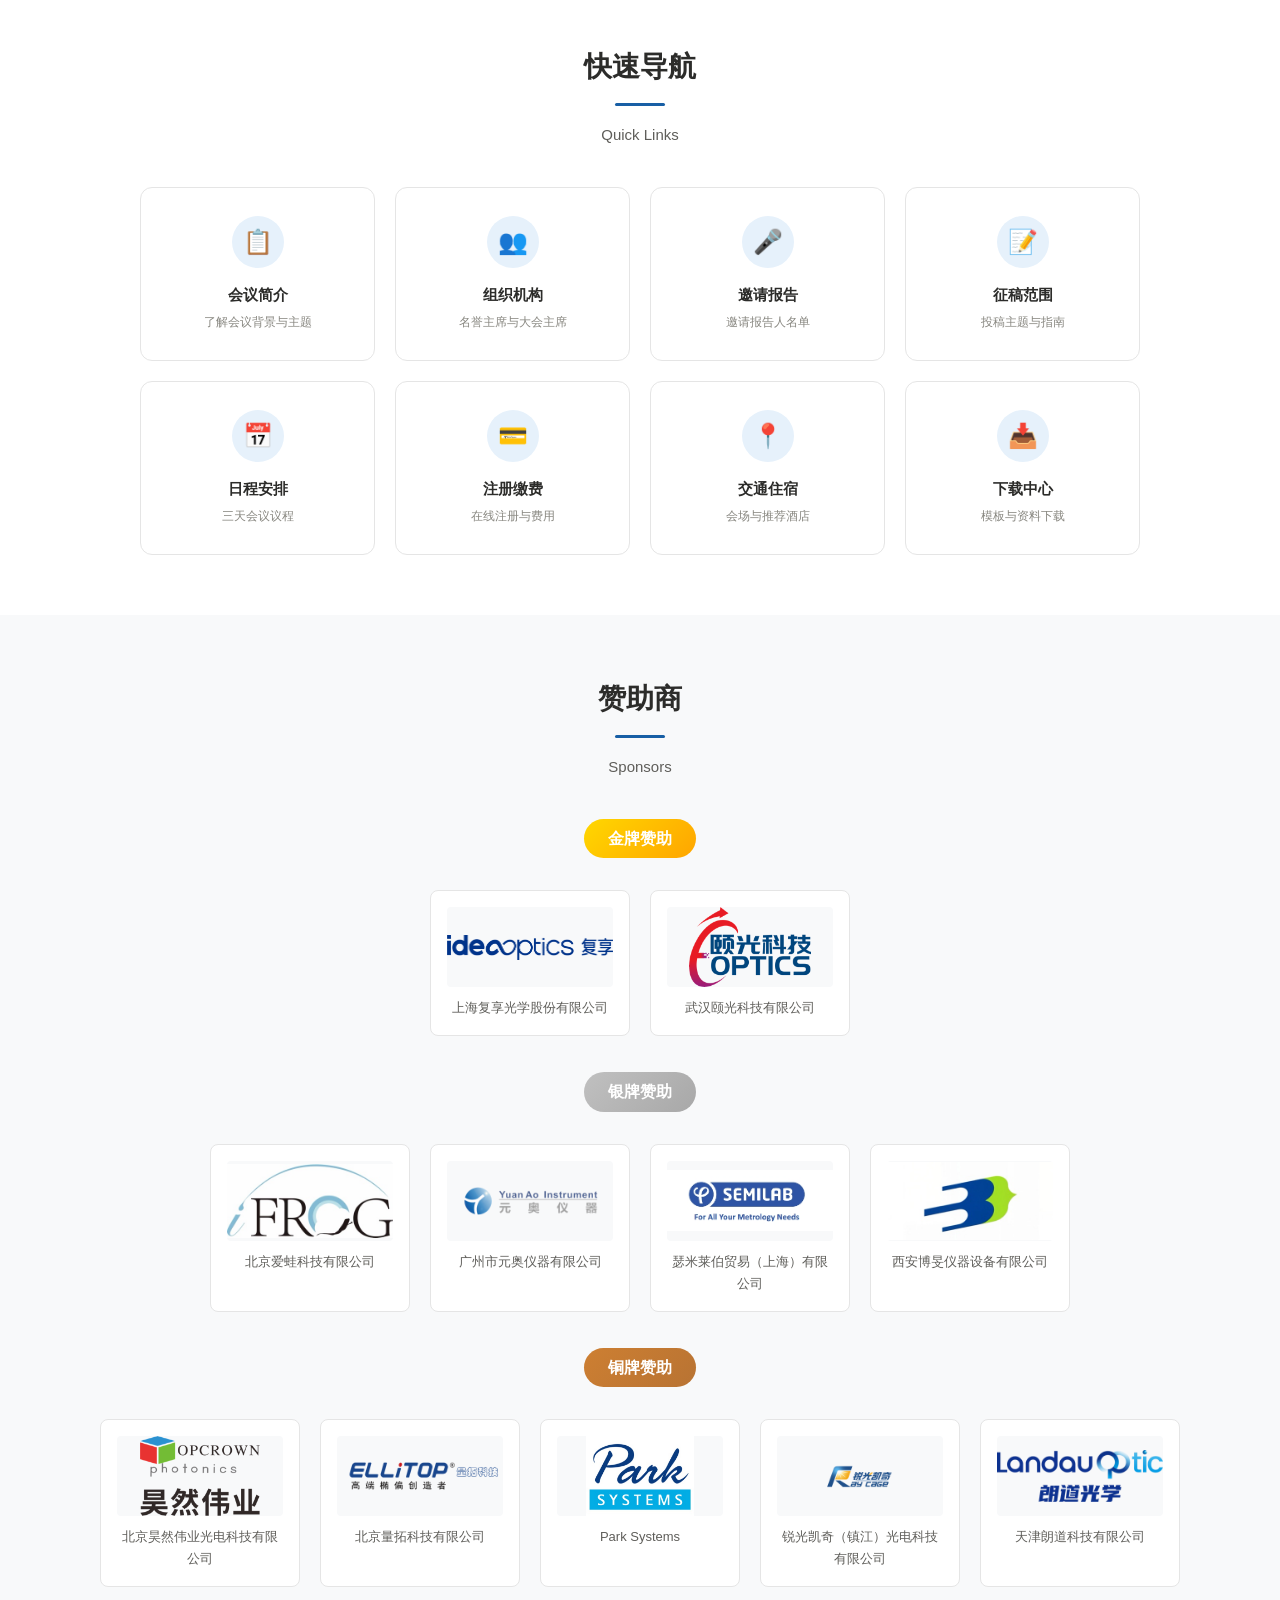
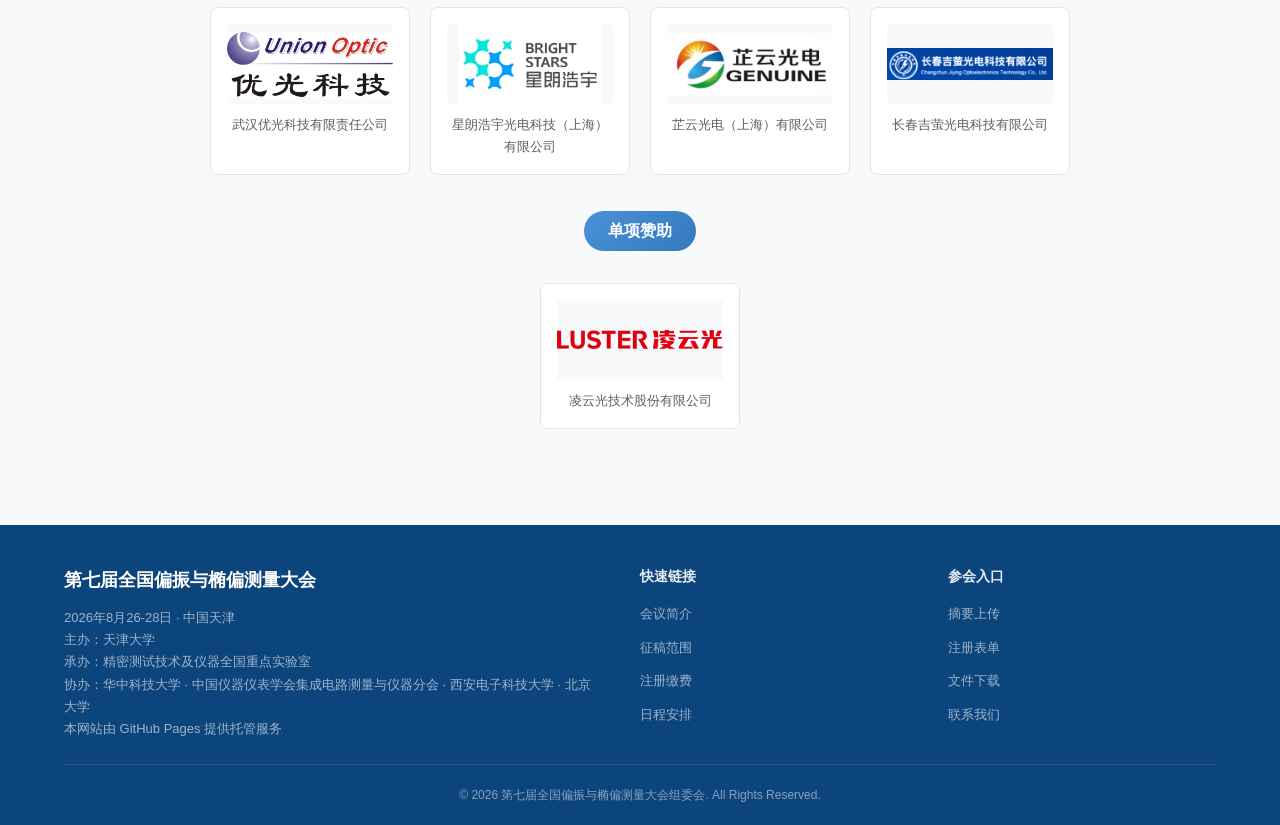
==== commit c399d664: "网速加快优化" ====
--- a/index.html
+++ b/index.html
@@ -5,7 +5,8 @@
     <meta name="viewport" content="width=device-width, initial-scale=1.0">
     <meta name="description" content="第七届全国偏振与椭偏测量大会 - 会议官方网站">
     <title>第七届全国偏振与椭偏测量大会</title>
-    <link rel="stylesheet" href="css/style.css">
+    <link rel="preload" href="css/style.css" as="style" onload="this.onload=null;this.rel='stylesheet'">
+    <noscript><link rel="stylesheet" href="css/style.css"></noscript>
 </head>
 <body>
 
@@ -49,7 +50,7 @@
 
 <!-- ========== Hero Banner ========== -->
 <section class="hero">
-    <!-- 替换为实际背景图：<img class="hero-bg" src="images/hero-bg.jpg" alt=""> -->
+    <!-- 替换为实际背景图：<img loading="lazy" class="hero-bg" src="images/hero-bg.jpg" alt=""> -->
     <div class="hero-bg-placeholder"></div>
     <div class="hero-content">
         <h1>第七届全国偏振与椭偏测量大会</h1>
@@ -129,7 +130,7 @@
             <div class="intro-right">
                 <!-- 承办单位 -->
                 <div class="intro-image">
-                    <img src="images/tju-image.jpg" alt="天津大学">
+                    <img loading="lazy" src="images/tju-image.jpg" alt="天津大学">
                     <p class="intro-image-caption">主办：天津大学<br>承办：精密测试技术及仪器全国重点实验室</p>
                 </div>
                 <!-- 协办单位 -->
@@ -137,19 +138,19 @@
                     <p class="co-label">协办单位</p>
                     <div class="co-logo-row">
                         <div class="co-logo-item">
-                            <img src="images/hust.jpeg" alt="华中科技大学">
+                            <img loading="lazy" src="images/hust.jpeg" alt="华中科技大学">
                             <span>华中科技大学</span>
                         </div>
                         <div class="co-logo-item">
-                            <img src="images/cisit.png" alt="中国仪器仪表学会集成电路测量与仪器分会">
+                            <img loading="lazy" src="images/cisit.png" alt="中国仪器仪表学会集成电路测量与仪器分会">
                             <span>中国仪器仪表学会<br>集成电路测量与仪器分会</span>
                         </div>
                         <div class="co-logo-item">
-                            <img src="images/xdu.jpg" alt="西安电子科技大学">
+                            <img loading="lazy" src="images/xdu.jpg" alt="西安电子科技大学">
                             <span>西安电子科技大学</span>
                         </div>
                         <div class="co-logo-item">
-                            <img src="images/北京大学.jpeg" alt="北京大学">
+                            <img loading="lazy" src="images/北京大学.jpeg" alt="北京大学">
                             <span>北京大学</span>
                         </div>
                     </div>
@@ -175,7 +176,7 @@
         <div class="committee-grid-center">
             <div class="member-card">
                 <div class="member-avatar">
-                    <img src="images/叶声华.jpeg" alt="叶声华" class="avatar-ye">
+                    <img loading="lazy" src="images/叶声华.jpeg" alt="叶声华" class="avatar-ye">
                 </div>
                 <div class="member-name">叶声华</div>
                 <div class="member-title">中国工程院院士</div>
@@ -183,7 +184,7 @@
             </div>
             <div class="member-card">
                 <div class="member-avatar">
-                    <img src="images/姚建铨院士.jpeg" alt="姚建铨">
+                    <img loading="lazy" src="images/姚建铨院士.jpeg" alt="姚建铨">
                 </div>
                 <div class="member-name">姚建铨</div>
                 <div class="member-title">中国科学院院士</div>
@@ -191,7 +192,7 @@
             </div>
             <div class="member-card">
                 <div class="member-avatar">
-                    <img src="images/崔向群院士.jpeg" alt="崔向群">
+                    <img loading="lazy" src="images/崔向群院士.jpeg" alt="崔向群">
                 </div>
                 <div class="member-name">崔向群</div>
                 <div class="member-title">中国科学院院士</div>
@@ -199,7 +200,7 @@
             </div>
             <div class="member-card">
                 <div class="member-avatar">
-                    <img src="images/孙洪波院士.jpeg" alt="孙洪波">
+                    <img loading="lazy" src="images/孙洪波院士.jpeg" alt="孙洪波">
                 </div>
                 <div class="member-name">孙洪波</div>
                 <div class="member-title">中国科学院院士</div>
@@ -215,7 +216,7 @@
         <div class="committee-grid-center">
             <div class="member-card">
                 <div class="member-avatar">
-                    <img src="images/刘世元.jpeg" alt="刘世元" class="avatar-shift-down">
+                    <img loading="lazy" src="images/刘世元.jpeg" alt="刘世元" class="avatar-shift-down">
                 </div>
                 <div class="member-name">刘世元</div>
                 <div class="member-title">教授</div>
@@ -231,7 +232,7 @@
         <div class="committee-grid-center">
             <div class="member-card">
                 <div class="member-avatar">
-                    <img src="images/马辉.jpeg" alt="马辉" class="avatar-shift-down">
+                    <img loading="lazy" src="images/马辉.jpeg" alt="马辉" class="avatar-shift-down">
                 </div>
                 <div class="member-name">马辉</div>
                 <div class="member-title">教授</div>
@@ -239,7 +240,7 @@
             </div>
             <div class="member-card">
                 <div class="member-avatar">
-                    <img src="images/晏磊.jpeg" alt="晏磊" class="avatar-shift-down">
+                    <img loading="lazy" src="images/晏磊.jpeg" alt="晏磊" class="avatar-shift-down">
                 </div>
                 <div class="member-name">晏磊</div>
                 <div class="member-title">教授</div>
@@ -255,7 +256,7 @@
         <div class="committee-grid-center">
             <div class="member-card">
                 <div class="member-avatar">
-                    <img src="images/胡春光.jpeg" alt="胡春光">
+                    <img loading="lazy" src="images/胡春光.jpeg" alt="胡春光">
                 </div>
                 <div class="member-name">胡春光</div>
                 <div class="member-title">教授</div>
@@ -263,7 +264,7 @@
             </div>
             <div class="member-card">
                 <div class="member-avatar">
-                    <img src="images/胡浩丰.jpeg" alt="胡浩丰">
+                    <img loading="lazy" src="images/胡浩丰.jpeg" alt="胡浩丰">
                 </div>
                 <div class="member-name">胡浩丰</div>
                 <div class="member-title">教授</div>
@@ -345,13 +346,13 @@
             <div class="sponsor-tier-grid">
                 <div class="sponsor-card">
                     <div class="sponsor-logo">
-                        <img src="images/金牌赞助商LOGO/上海复享光学股份有限公司-金.png" alt="上海复享光学股份有限公司">
+                        <img loading="lazy" src="images/金牌赞助商LOGO/上海复享光学股份有限公司-金.png" alt="上海复享光学股份有限公司">
                     </div>
                     <div class="sponsor-name">上海复享光学股份有限公司</div>
                 </div>
                 <div class="sponsor-card">
                     <div class="sponsor-logo">
-                        <img src="images/金牌赞助商LOGO/武汉颐光科技有限公司-金牌.png" alt="武汉颐光科技有限公司">
+                        <img loading="lazy" src="images/金牌赞助商LOGO/武汉颐光科技有限公司-金牌.png" alt="武汉颐光科技有限公司">
                     </div>
                     <div class="sponsor-name">武汉颐光科技有限公司</div>
                 </div>
@@ -367,25 +368,25 @@
             <div class="sponsor-tier-grid">
                 <div class="sponsor-card">
                     <div class="sponsor-logo">
-                        <img src="images/银牌赞助商LOGO/北京爱蛙科技有限公司.jpg" alt="北京爱蛙科技有限公司">
+                        <img loading="lazy" src="images/银牌赞助商LOGO/北京爱蛙科技有限公司.jpg" alt="北京爱蛙科技有限公司">
                     </div>
                     <div class="sponsor-name">北京爱蛙科技有限公司</div>
                 </div>
                 <div class="sponsor-card">
                     <div class="sponsor-logo">
-                        <img src="images/银牌赞助商LOGO/广州市元奥仪器有限公司-银.png" alt="广州市元奥仪器有限公司">
+                        <img loading="lazy" src="images/银牌赞助商LOGO/广州市元奥仪器有限公司-银.png" alt="广州市元奥仪器有限公司">
                     </div>
                     <div class="sponsor-name">广州市元奥仪器有限公司</div>
                 </div>
                 <div class="sponsor-card">
                     <div class="sponsor-logo">
-                        <img src="images/银牌赞助商LOGO/瑟米莱伯贸易（上海）有限公司.jpg" alt="瑟米莱伯贸易（上海）有限公司">
+                        <img loading="lazy" src="images/银牌赞助商LOGO/瑟米莱伯贸易（上海）有限公司.jpg" alt="瑟米莱伯贸易（上海）有限公司">
                     </div>
                     <div class="sponsor-name">瑟米莱伯贸易（上海）有限公司</div>
                 </div>
                 <div class="sponsor-card">
                     <div class="sponsor-logo">
-                        <img src="images/银牌赞助商LOGO/西安博旻仪器设备有限公司-银.jpg" alt="西安博旻仪器设备有限公司">
+                        <img loading="lazy" src="images/银牌赞助商LOGO/西安博旻仪器设备有限公司-银.jpg" alt="西安博旻仪器设备有限公司">
                     </div>
                     <div class="sponsor-name">西安博旻仪器设备有限公司</div>
                 </div>
@@ -400,55 +401,55 @@
             <div class="sponsor-tier-grid">
                 <div class="sponsor-card">
                     <div class="sponsor-logo">
-                        <img src="images/铜牌赞助商LOGO/北京昊然伟业光电科技有限公司-铜.png" alt="北京昊然伟业光电科技有限公司">
+                        <img loading="lazy" src="images/铜牌赞助商LOGO/北京昊然伟业光电科技有限公司-铜.png" alt="北京昊然伟业光电科技有限公司">
                     </div>
                     <div class="sponsor-name">北京昊然伟业光电科技有限公司</div>
                 </div>
                 <div class="sponsor-card">
                     <div class="sponsor-logo">
-                        <img src="images/铜牌赞助商LOGO/北京量拓科技有限公司-铜.png" alt="北京量拓科技有限公司">
+                        <img loading="lazy" src="images/铜牌赞助商LOGO/北京量拓科技有限公司-铜.png" alt="北京量拓科技有限公司">
                     </div>
                     <div class="sponsor-name">北京量拓科技有限公司</div>
                 </div>
                 <div class="sponsor-card">
                     <div class="sponsor-logo">
-                        <img src="images/铜牌赞助商LOGO/Park Systems-铜.jpg" alt="Park Systems">
+                        <img loading="lazy" src="images/铜牌赞助商LOGO/Park Systems-铜.jpg" alt="Park Systems">
                     </div>
                     <div class="sponsor-name">Park Systems</div>
                 </div>
                 <div class="sponsor-card">
                     <div class="sponsor-logo">
-                        <img src="images/铜牌赞助商LOGO/锐光凯奇（镇江）光电科技有限公司.png" alt="锐光凯奇（镇江）光电科技有限公司">
+                        <img loading="lazy" src="images/铜牌赞助商LOGO/锐光凯奇（镇江）光电科技有限公司.png" alt="锐光凯奇（镇江）光电科技有限公司">
                     </div>
                     <div class="sponsor-name">锐光凯奇（镇江）光电科技有限公司</div>
                 </div>
                 <div class="sponsor-card">
                     <div class="sponsor-logo">
-                        <img src="images/铜牌赞助商LOGO/天津朗道科技有限公司-铜2.png" alt="天津朗道科技有限公司">
+                        <img loading="lazy" src="images/铜牌赞助商LOGO/天津朗道科技有限公司-铜2.png" alt="天津朗道科技有限公司">
                     </div>
                     <div class="sponsor-name">天津朗道科技有限公司</div>
                 </div>
                 <div class="sponsor-card">
                     <div class="sponsor-logo">
-                        <img src="images/铜牌赞助商LOGO/武汉优光科技有限责任公司-铜.png" alt="武汉优光科技有限责任公司">
+                        <img loading="lazy" src="images/铜牌赞助商LOGO/武汉优光科技有限责任公司-铜.png" alt="武汉优光科技有限责任公司">
                     </div>
                     <div class="sponsor-name">武汉优光科技有限责任公司</div>
                 </div>
                 <div class="sponsor-card">
                     <div class="sponsor-logo">
-                        <img src="images/铜牌赞助商LOGO/星朗浩宇光电科技（上海）有限公司.jpg" alt="星朗浩宇光电科技（上海）有限公司">
+                        <img loading="lazy" src="images/铜牌赞助商LOGO/星朗浩宇光电科技（上海）有限公司.jpg" alt="星朗浩宇光电科技（上海）有限公司">
                     </div>
                     <div class="sponsor-name">星朗浩宇光电科技（上海）有限公司</div>
                 </div>
                 <div class="sponsor-card">
                     <div class="sponsor-logo">
-                        <img src="images/铜牌赞助商LOGO/芷云光电（上海）有限公司-铜.jpg" alt="芷云光电（上海）有限公司">
+                        <img loading="lazy" src="images/铜牌赞助商LOGO/芷云光电（上海）有限公司-铜.jpg" alt="芷云光电（上海）有限公司">
                     </div>
                     <div class="sponsor-name">芷云光电（上海）有限公司</div>
                 </div>
                 <div class="sponsor-card">
                     <div class="sponsor-logo">
-                        <img src="images/铜牌赞助商LOGO/长春吉萤光电科技有限公司-铜.png" alt="长春吉萤光电科技有限公司">
+                        <img loading="lazy" src="images/铜牌赞助商LOGO/长春吉萤光电科技有限公司-铜.png" alt="长春吉萤光电科技有限公司">
                     </div>
                     <div class="sponsor-name">长春吉萤光电科技有限公司</div>
                 </div>
@@ -463,7 +464,7 @@
             <div class="sponsor-tier-grid">
                 <div class="sponsor-card">
                     <div class="sponsor-logo">
-                        <img src="images/单项赞助商LOGO/凌云光技术股份有限公司.png" alt="凌云光技术股份有限公司">
+                        <img loading="lazy" src="images/单项赞助商LOGO/凌云光技术股份有限公司.png" alt="凌云光技术股份有限公司">
                     </div>
                     <div class="sponsor-name">凌云光技术股份有限公司</div>
                 </div>
--- a/css/style.css
+++ b/css/style.css
@@ -1,1872 +1 @@
-/* ================================
-   Conference Website Template
-   Style: Academic / Professional
-   ================================ */
-
-/* ---------- Reset & Base ---------- */
-*, *::before, *::after {
-    margin: 0;
-    padding: 0;
-    box-sizing: border-box;
-}
-
-:root {
-    --primary: #185FA5;
-    --primary-dark: #0C447C;
-    --primary-light: #E6F1FB;
-    --accent: #1D9E75;
-    --accent-light: #E1F5EE;
-    --text-primary: #2C2C2A;
-    --text-secondary: #5F5E5A;
-    --text-tertiary: #888780;
-    --bg-primary: #FFFFFF;
-    --bg-secondary: #F8F9FA;
-    --bg-tertiary: #F1EFE8;
-    --border-color: #E5E5E5;
-    --danger: #E24B4A;
-    --warning: #EF9F27;
-    --shadow-sm: 0 1px 3px rgba(0,0,0,0.08);
-    --shadow-md: 0 4px 12px rgba(0,0,0,0.10);
-    --shadow-lg: 0 8px 24px rgba(0,0,0,0.12);
-    --radius-sm: 6px;
-    --radius-md: 8px;
-    --radius-lg: 12px;
-    --max-width: 1200px;
-    --nav-height: 64px;
-}
-
-html {
-    scroll-behavior: smooth;
-    scroll-padding-top: calc(var(--nav-height) + 20px);
-}
-
-body {
-    font-family: -apple-system, BlinkMacSystemFont, "Segoe UI", "PingFang SC",
-        "Hiragino Sans GB", "Microsoft YaHei", "Helvetica Neue", Helvetica, Arial, sans-serif;
-    font-size: 15px;
-    line-height: 1.7;
-    color: var(--text-primary);
-    background: var(--bg-primary);
-    overflow-x: hidden;
-}
-
-a {
-    color: var(--primary);
-    text-decoration: none;
-    transition: color 0.2s;
-}
-
-a:hover {
-    color: var(--primary-dark);
-}
-
-img {
-    max-width: 100%;
-    display: block;
-}
-
-ul {
-    list-style: none;
-}
-
-/* ---------- Container ---------- */
-.container {
-    max-width: var(--max-width);
-    margin: 0 auto;
-    padding: 0 24px;
-}
-
-/* ---------- Top Bar ---------- */
-.top-bar {
-    background: var(--primary-dark);
-    color: rgba(255,255,255,0.85);
-    font-size: 12px;
-    height: 36px;
-    display: flex;
-    align-items: center;
-}
-
-.top-bar .container {
-    display: flex;
-    justify-content: space-between;
-    align-items: center;
-    width: 100%;
-}
-
-.top-bar-left {
-    display: flex;
-    gap: 20px;
-}
-
-.top-bar-left span {
-    display: flex;
-    align-items: center;
-    gap: 4px;
-}
-
-.top-bar-right {
-    display: flex;
-    gap: 16px;
-    align-items: center;
-}
-
-.top-bar-right a {
-    color: rgba(255,255,255,0.85);
-    font-size: 12px;
-}
-
-.top-bar-right a:hover {
-    color: #fff;
-}
-
-.lang-switch {
-    display: flex;
-    gap: 4px;
-    align-items: center;
-}
-
-.lang-switch span {
-    cursor: pointer;
-    padding: 2px 6px;
-    border-radius: 3px;
-    transition: background 0.2s;
-}
-
-.lang-switch span.active {
-    background: rgba(255,255,255,0.2);
-    color: #fff;
-}
-
-/* ---------- Navigation ---------- */
-.navbar {
-    position: sticky;
-    top: 0;
-    z-index: 1000;
-    background: #fff;
-    height: var(--nav-height);
-    display: flex;
-    align-items: center;
-    box-shadow: var(--shadow-sm);
-    border-bottom: 1px solid var(--border-color);
-}
-
-.navbar .container {
-    display: flex;
-    justify-content: space-between;
-    align-items: center;
-    width: 100%;
-}
-
-.nav-logo {
-    display: flex;
-    align-items: center;
-    gap: 10px;
-    font-size: 18px;
-    font-weight: 700;
-    color: var(--primary-dark);
-    white-space: nowrap;
-}
-
-.nav-logo img {
-    height: 36px;
-    width: auto;
-}
-
-.nav-logo-placeholder {
-    width: 72px;
-    height: 36px;
-    background: var(--primary);
-    border-radius: var(--radius-sm);
-    display: flex;
-    align-items: center;
-    justify-content: center;
-    color: #fff;
-    font-size: 14px;
-    font-weight: 700;
-}
-
-.nav-menu {
-    display: flex;
-    gap: 4px;
-    align-items: center;
-}
-
-.nav-menu a {
-    color: var(--text-secondary);
-    font-size: 14px;
-    padding: 8px 14px;
-    border-radius: var(--radius-sm);
-    transition: all 0.2s;
-    white-space: nowrap;
-}
-
-.nav-menu a:hover {
-    color: var(--primary);
-    background: var(--primary-light);
-}
-
-.nav-menu a.active {
-    color: var(--primary);
-    background: var(--primary-light);
-    font-weight: 500;
-}
-
-.nav-toggle {
-    display: none;
-    flex-direction: column;
-    gap: 5px;
-    cursor: pointer;
-    padding: 8px;
-}
-
-.nav-toggle span {
-    width: 22px;
-    height: 2px;
-    background: var(--text-primary);
-    border-radius: 2px;
-    transition: all 0.3s;
-}
-
-/* ---------- Hero Banner ---------- */
-.hero {
-    position: relative;
-    min-height: 420px;
-    display: flex;
-    align-items: center;
-    justify-content: center;
-    text-align: center;
-    overflow: hidden;
-    background: linear-gradient(135deg, var(--primary-dark) 0%, var(--primary) 100%);
-}
-
-.hero-bg {
-    position: absolute;
-    top: 0; left: 0; right: 0; bottom: 0;
-    width: 100%;
-    height: 100%;
-    object-fit: cover;
-    opacity: 0.3;
-}
-
-.hero-bg-placeholder {
-    position: absolute;
-    top: 0; left: 0; right: 0; bottom: 0;
-    background: linear-gradient(135deg, #0C447C 0%, #185FA5 50%, #1D9E75 100%);
-}
-
-.hero-content {
-    position: relative;
-    z-index: 2;
-    padding: 60px 24px;
-    max-width: 900px;
-}
-
-.hero-content h1 {
-    color: #fff;
-    font-size: 36px;
-    font-weight: 700;
-    margin-bottom: 12px;
-    text-shadow: 0 2px 8px rgba(0,0,0,0.3);
-    line-height: 1.3;
-}
-
-.hero-content .hero-subtitle {
-    color: rgba(255,255,255,0.9);
-    font-size: 18px;
-    margin-bottom: 8px;
-}
-
-.hero-content .hero-theme {
-    color: rgba(255,255,255,0.8);
-    font-size: 15px;
-    margin-bottom: 28px;
-    font-style: italic;
-}
-
-.hero-meta {
-    display: flex;
-    justify-content: center;
-    gap: 32px;
-    flex-wrap: wrap;
-    margin-bottom: 28px;
-}
-
-.hero-meta-item {
-    display: flex;
-    align-items: center;
-    gap: 8px;
-    color: rgba(255,255,255,0.95);
-    font-size: 15px;
-}
-
-.hero-meta-item .icon {
-    width: 20px;
-    height: 20px;
-    opacity: 0.9;
-}
-
-.hero-actions {
-    display: flex;
-    justify-content: center;
-    gap: 16px;
-    flex-wrap: wrap;
-}
-
-.btn {
-    display: inline-flex;
-    align-items: center;
-    gap: 8px;
-    padding: 10px 28px;
-    border-radius: var(--radius-sm);
-    font-size: 14px;
-    font-weight: 500;
-    cursor: pointer;
-    transition: all 0.2s;
-    border: none;
-    text-decoration: none;
-}
-
-.btn-primary {
-    background: #fff;
-    color: var(--primary-dark);
-}
-
-.btn-primary:hover {
-    background: var(--primary-light);
-    color: var(--primary-dark);
-    transform: translateY(-1px);
-    box-shadow: var(--shadow-md);
-}
-
-.btn-outline {
-    background: transparent;
-    color: #fff;
-    border: 2px solid rgba(255,255,255,0.6);
-}
-
-.btn-outline:hover {
-    border-color: #fff;
-    background: rgba(255,255,255,0.1);
-}
-
-.btn-accent {
-    background: var(--accent);
-    color: #fff;
-}
-
-.btn-accent:hover {
-    background: #0F6E56;
-    color: #fff;
-    transform: translateY(-1px);
-    box-shadow: var(--shadow-md);
-}
-
-.btn-large {
-    padding: 14px 36px;
-    font-size: 15px;
-}
-
-/* ---------- Section ---------- */
-.section {
-    padding: 60px 0;
-}
-
-.section-alt {
-    background: var(--bg-secondary);
-}
-
-.section-header {
-    text-align: center;
-    margin-bottom: 40px;
-}
-
-.section-header h2 {
-    font-size: 28px;
-    font-weight: 700;
-    color: var(--text-primary);
-    margin-bottom: 8px;
-    position: relative;
-    display: inline-block;
-}
-
-.section-header h2::after {
-    content: '';
-    display: block;
-    width: 50px;
-    height: 3px;
-    background: var(--primary);
-    margin: 12px auto 0;
-    border-radius: 2px;
-}
-
-.section-header p {
-    color: var(--text-secondary);
-    font-size: 15px;
-    margin-top: 8px;
-}
-
-/* ---------- Important Dates ---------- */
-.dates-banner {
-    background: var(--primary-light);
-    padding: 32px 0;
-    border-top: 1px solid var(--border-color);
-    border-bottom: 1px solid var(--border-color);
-}
-
-.dates-grid {
-    display: grid;
-    grid-template-columns: repeat(auto-fit, minmax(200px, 1fr));
-    gap: 20px;
-}
-
-.date-card {
-    background: #fff;
-    border-radius: var(--radius-lg);
-    padding: 24px 20px;
-    text-align: center;
-    box-shadow: var(--shadow-sm);
-    transition: transform 0.2s, box-shadow 0.2s;
-}
-
-.date-card:hover {
-    transform: translateY(-3px);
-    box-shadow: var(--shadow-md);
-}
-
-.date-card .date-label {
-    font-size: 13px;
-    color: var(--text-secondary);
-    margin-bottom: 8px;
-}
-
-.date-card .date-value {
-    font-size: 22px;
-    font-weight: 700;
-    color: var(--primary);
-}
-
-.date-card .date-desc {
-    font-size: 12px;
-    color: var(--text-tertiary);
-    margin-top: 6px;
-}
-
-.date-card.urgent .date-value {
-    color: var(--danger);
-}
-
-/* ---------- Intro Section ---------- */
-.intro-content {
-    font-size: 15px;
-    line-height: 1.9;
-    color: var(--text-secondary);
-}
-
-.intro-content p {
-    margin-bottom: 16px;
-}
-
-.intro-content strong {
-    color: var(--text-primary);
-}
-
-/* ---------- Intro Two-Column Layout ---------- */
-.intro-layout {
-    display: grid;
-    grid-template-columns: 1fr 380px;
-    gap: 40px;
-    align-items: center;
-    max-width: 1100px;
-    margin: 0 auto;
-}
-
-.intro-right {
-    display: flex;
-    flex-direction: column;
-    gap: 24px;
-}
-
-.intro-image {
-    text-align: center;
-}
-
-.intro-image-placeholder {
-    height: 200px;
-    border-radius: 12px;
-    background: linear-gradient(135deg, #185FA5 0%, #0C447C 100%);
-    display: flex;
-    flex-direction: column;
-    align-items: center;
-    justify-content: center;
-    color: #fff;
-}
-
-.intro-image-placeholder span {
-    font-size: 44px;
-    margin-bottom: 10px;
-}
-
-.intro-image-placeholder p {
-    font-size: 20px;
-    font-weight: 600;
-    margin: 0;
-}
-
-.intro-image-placeholder .intro-image-sub {
-    font-size: 13px;
-    opacity: 0.7;
-    margin-top: 4px;
-    font-weight: 400;
-}
-
-.intro-image img {
-    width: 100%;
-    height: 200px;
-    object-fit: cover;
-    border-radius: 12px;
-    box-shadow: var(--shadow-md);
-}
-
-.intro-image-caption {
-    margin-top: 10px;
-    font-size: 14px;
-    color: var(--text-tertiary);
-    font-weight: 500;
-}
-
-/* ---------- Co-organizers Logos ---------- */
-.co-organizers {
-    text-align: center;
-}
-
-.co-label {
-    font-size: 14px;
-    color: var(--text-tertiary);
-    font-weight: 500;
-    margin-bottom: 14px;
-}
-
-.co-logo-row {
-    display: flex;
-    justify-content: space-between;
-    gap: 12px;
-}
-
-.co-logo-item {
-    flex: 1;
-    display: flex;
-    flex-direction: column;
-    align-items: center;
-    gap: 8px;
-}
-
-.co-logo-item span {
-    font-size: 12px;
-    color: var(--text-secondary);
-    text-align: center;
-    line-height: 1.4;
-}
-
-.co-logo-placeholder {
-    width: 72px;
-    height: 72px;
-    border-radius: 50%;
-    background: var(--bg-secondary);
-    border: 1px solid var(--border-color);
-    display: flex;
-    align-items: center;
-    justify-content: center;
-    font-size: 12px;
-    color: var(--text-tertiary);
-}
-
-.co-logo-item img {
-    width: 72px;
-    height: 72px;
-    object-fit: contain;
-}
-
-@media (max-width: 768px) {
-    .intro-layout {
-        grid-template-columns: 1fr;
-        gap: 24px;
-    }
-
-    .intro-image-placeholder,
-    .intro-image img {
-        height: 160px;
-    }
-}
-
-/* ---------- Organizers ---------- */
-.organizers {
-    display: flex;
-    justify-content: center;
-    gap: 40px;
-    flex-wrap: wrap;
-}
-
-.organizer-item {
-    text-align: center;
-}
-
-.organizer-logo {
-    width: 120px;
-    height: 120px;
-    background: var(--bg-tertiary);
-    border-radius: var(--radius-lg);
-    display: flex;
-    align-items: center;
-    justify-content: center;
-    margin: 0 auto 12px;
-    color: var(--text-tertiary);
-    font-size: 13px;
-    border: 1px solid var(--border-color);
-}
-
-.organizer-item .organizer-role {
-    font-size: 12px;
-    color: var(--text-tertiary);
-    margin-bottom: 4px;
-}
-
-.organizer-item .organizer-name {
-    font-size: 15px;
-    font-weight: 500;
-    color: var(--text-primary);
-}
-
-/* ---------- Committee / Speakers ---------- */
-.committee-grid {
-    display: grid;
-    grid-template-columns: repeat(auto-fill, minmax(180px, 1fr));
-    gap: 24px;
-}
-
-.committee-grid-center {
-    display: flex;
-    flex-wrap: wrap;
-    justify-content: center;
-    gap: 24px;
-}
-
-.committee-grid-center .member-card {
-    width: 200px;
-    flex-shrink: 0;
-}
-
-.member-card {
-    background: #fff;
-    border: 1px solid var(--border-color);
-    border-radius: var(--radius-lg);
-    padding: 24px 16px;
-    text-align: center;
-    transition: all 0.2s;
-}
-
-.member-card:hover {
-    border-color: var(--primary);
-    box-shadow: var(--shadow-md);
-    transform: translateY(-2px);
-}
-
-.member-avatar {
-    width: 100px;
-    height: 100px;
-    border-radius: 50%;
-    background: var(--bg-tertiary);
-    margin: 0 auto 16px;
-    overflow: hidden;
-    border: 3px solid var(--primary-light);
-}
-
-.member-avatar img {
-    width: 100%;
-    height: 100%;
-    object-fit: cover;
-}
-
-.member-avatar img.avatar-shift-down {
-    object-fit: cover;
-    object-position: center 20%;
-}
-
-.member-avatar img.avatar-ye {
-    object-fit: cover;
-    object-position: center 5%;
-    transform: scale(1.12);
-}
-
-.member-avatar-placeholder {
-    width: 100%;
-    height: 100%;
-    display: flex;
-    align-items: center;
-    justify-content: center;
-    background: var(--primary-light);
-    color: var(--primary);
-    font-size: 28px;
-    font-weight: 700;
-}
-
-.member-name {
-    font-size: 16px;
-    font-weight: 600;
-    color: var(--text-primary);
-    margin-bottom: 4px;
-}
-
-.member-title {
-    font-size: 12px;
-    color: var(--primary);
-    margin-bottom: 4px;
-}
-
-.member-affil {
-    font-size: 13px;
-    color: var(--text-secondary);
-}
-
-/* ---------- Committee Name List (no photos) ---------- */
-.committee-name-list {
-    display: flex;
-    flex-wrap: wrap;
-    gap: 12px;
-    justify-content: center;
-    max-width: 900px;
-    margin: 0 auto;
-}
-
-.committee-name-item {
-    background: var(--bg-secondary);
-    border: 1px solid var(--border-color);
-    border-radius: var(--radius-md);
-    padding: 8px 18px;
-    font-size: 14px;
-    color: var(--text-primary);
-    font-weight: 500;
-    transition: all 0.2s;
-}
-
-.committee-name-item:hover {
-    border-color: var(--primary);
-    color: var(--primary);
-    background: var(--primary-light);
-}
-
-/* ---------- Committee Text Card (name + unit, no photo) ---------- */
-.committee-text-grid {
-    display: grid;
-    grid-template-columns: repeat(auto-fill, minmax(180px, 1fr));
-    gap: 16px;
-    max-width: 1000px;
-    margin: 0 auto;
-}
-
-.committee-text-card {
-    background: var(--bg-secondary);
-    border: 1px solid var(--border-color);
-    border-radius: var(--radius-md);
-    padding: 14px 12px;
-    text-align: center;
-    transition: all 0.2s;
-}
-
-.committee-text-card:hover {
-    border-color: var(--primary);
-    box-shadow: 0 2px 8px rgba(0,0,0,0.06);
-}
-
-.committee-text-card .text-card-name {
-    font-size: 15px;
-    font-weight: 600;
-    color: var(--text-primary);
-    margin-bottom: 4px;
-}
-
-.committee-text-card .text-card-affil {
-    font-size: 12px;
-    color: var(--text-secondary);
-    line-height: 1.4;
-}
-
-.committee-update-note {
-    text-align: center;
-    color: var(--text-secondary);
-    font-size: 13px;
-    font-style: italic;
-    margin-top: 16px;
-}
-
-/* ---------- Call for Papers ---------- */
-.cfp-content {
-    max-width: 820px;
-    margin: 0 auto;
-}
-
-.cfp-topics {
-    display: grid;
-    grid-template-columns: repeat(auto-fill, minmax(400px, 1fr));
-    gap: 14px;
-    margin: 24px 0;
-}
-
-.cfp-topic {
-    background: var(--bg-secondary);
-    border-left: 3px solid var(--primary);
-    padding: 14px 18px;
-    border-radius: var(--radius-sm);
-    font-size: 14px;
-    color: var(--text-secondary);
-}
-
-.cfp-topic strong {
-    color: var(--text-primary);
-    display: block;
-    margin-bottom: 8px;
-    font-size: 15px;
-}
-
-.cfp-topic-info {
-    margin-top: 6px;
-    line-height: 1.7;
-}
-
-.cfp-topic-info .role-label {
-    color: var(--primary);
-    font-weight: 600;
-}
-
-.cfp-instructions {
-    background: var(--accent-light);
-    border-radius: var(--radius-lg);
-    padding: 24px 28px;
-    margin-top: 24px;
-}
-
-.cfp-instructions h4 {
-    font-size: 15px;
-    color: var(--accent);
-    margin-bottom: 12px;
-}
-
-.cfp-instructions ul {
-    list-style: disc;
-    padding-left: 20px;
-}
-
-.cfp-instructions li {
-    font-size: 14px;
-    color: var(--text-secondary);
-    margin-bottom: 8px;
-    line-height: 1.7;
-}
-
-.cfp-actions {
-    display: flex;
-    gap: 16px;
-    justify-content: center;
-    margin-top: 32px;
-    flex-wrap: wrap;
-}
-
-.cfp-journals {
-    background: var(--bg-secondary);
-    border-radius: var(--radius-lg);
-    padding: 24px 28px;
-    margin-top: 32px;
-    border: 1px solid var(--border);
-}
-
-.cfp-journals h4 {
-    font-size: 15px;
-    color: var(--primary);
-    margin-bottom: 12px;
-}
-
-.cfp-journals p {
-    font-size: 14px;
-    color: var(--text-secondary);
-    line-height: 1.7;
-    margin-bottom: 12px;
-}
-
-.cfp-journals ol {
-    list-style: decimal;
-    padding-left: 20px;
-}
-
-.cfp-journals li {
-    font-size: 14px;
-    color: var(--text-secondary);
-    margin-bottom: 8px;
-    line-height: 1.7;
-}
-
-/* ---------- Schedule / Timeline ---------- */
-.schedule-tabs {
-    display: flex;
-    justify-content: center;
-    gap: 8px;
-    margin-bottom: 32px;
-    flex-wrap: wrap;
-}
-
-.schedule-tab {
-    padding: 10px 24px;
-    border-radius: var(--radius-sm);
-    font-size: 14px;
-    cursor: pointer;
-    border: 1px solid var(--border-color);
-    background: #fff;
-    color: var(--text-secondary);
-    transition: all 0.2s;
-}
-
-.schedule-tab.active {
-    background: var(--primary);
-    color: #fff;
-    border-color: var(--primary);
-}
-
-.schedule-tab:hover:not(.active) {
-    border-color: var(--primary);
-    color: var(--primary);
-}
-
-.schedule-table {
-    max-width: 900px;
-    margin: 0 auto;
-    overflow: hidden;
-    border-radius: var(--radius-lg);
-    border: 1px solid var(--border-color);
-}
-
-.schedule-row {
-    display: grid;
-    grid-template-columns: 160px 1fr 120px;
-    gap: 0;
-    border-bottom: 1px solid var(--border-color);
-}
-
-.schedule-row:last-child {
-    border-bottom: none;
-}
-
-.schedule-row.header {
-    background: var(--primary);
-    color: #fff;
-    font-weight: 500;
-    font-size: 14px;
-}
-
-.schedule-row.header > div {
-    padding: 12px 16px;
-}
-
-.schedule-row > div {
-    padding: 14px 16px;
-    font-size: 14px;
-}
-
-.schedule-time {
-    color: var(--primary);
-    font-weight: 500;
-}
-
-.schedule-row.header .schedule-time {
-    color: #fff;
-}
-
-.schedule-event {
-    color: var(--text-primary);
-}
-
-.schedule-location {
-    color: var(--text-secondary);
-    font-size: 13px;
-}
-
-.schedule-row.header .schedule-location {
-    color: rgba(255,255,255,0.9);
-}
-
-.schedule-row.break {
-    background: var(--bg-secondary);
-}
-
-.schedule-row.break .schedule-event {
-    color: var(--text-tertiary);
-    font-style: italic;
-}
-
-/* ---------- Registration ---------- */
-.reg-content {
-    max-width: 900px;
-    margin: 0 auto;
-}
-
-.reg-table {
-    width: 100%;
-    border-collapse: collapse;
-    margin: 24px 0;
-    border-radius: var(--radius-lg);
-    overflow: hidden;
-    box-shadow: var(--shadow-sm);
-}
-
-.reg-table th {
-    background: var(--primary);
-    color: #fff;
-    padding: 14px 16px;
-    font-size: 14px;
-    font-weight: 500;
-    text-align: center;
-}
-
-.reg-table td {
-    padding: 14px 16px;
-    font-size: 14px;
-    text-align: center;
-    border-bottom: 1px solid var(--border-color);
-}
-
-.reg-table tbody tr:hover {
-    background: var(--primary-light);
-}
-
-.reg-table .reg-type {
-    text-align: left;
-    font-weight: 500;
-    color: var(--text-primary);
-}
-
-.reg-table .reg-price {
-    font-weight: 600;
-    color: var(--primary);
-    font-size: 16px;
-}
-
-.reg-table .reg-price.early {
-    color: var(--accent);
-}
-
-.reg-note {
-    background: var(--bg-tertiary);
-    border-radius: var(--radius-md);
-    padding: 16px 20px;
-    font-size: 13px;
-    color: var(--text-secondary);
-    margin-top: 16px;
-}
-
-.reg-note strong {
-    color: var(--warning);
-}
-
-.reg-actions {
-    display: flex;
-    gap: 16px;
-    justify-content: center;
-    margin-top: 32px;
-    flex-wrap: wrap;
-}
-
-/* ---------- Venue & Accommodation ---------- */
-.venue-grid {
-    display: grid;
-    grid-template-columns: 1fr 1fr;
-    gap: 32px;
-    max-width: 1000px;
-    margin: 0 auto;
-}
-
-.venue-card {
-    background: #fff;
-    border: 1px solid var(--border-color);
-    border-radius: var(--radius-lg);
-    overflow: hidden;
-}
-
-.venue-image {
-    width: 100%;
-    height: 200px;
-    background: var(--bg-tertiary);
-    display: flex;
-    align-items: center;
-    justify-content: center;
-    color: var(--text-tertiary);
-    font-size: 14px;
-}
-
-.venue-body {
-    padding: 20px 24px;
-}
-
-.venue-body h4 {
-    font-size: 16px;
-    font-weight: 600;
-    color: var(--text-primary);
-    margin-bottom: 8px;
-}
-
-.venue-body p {
-    font-size: 14px;
-    color: var(--text-secondary);
-    margin-bottom: 8px;
-    line-height: 1.7;
-}
-
-.venue-body .venue-meta {
-    font-size: 13px;
-    color: var(--text-tertiary);
-    padding-top: 8px;
-    border-top: 1px solid var(--border-color);
-    margin-top: 12px;
-}
-
-.hotel-list {
-    margin-top: 16px;
-}
-
-.hotel-item {
-    display: flex;
-    justify-content: space-between;
-    align-items: center;
-    padding: 10px 0;
-    border-bottom: 1px solid var(--border-color);
-    font-size: 14px;
-}
-
-.hotel-item:last-child {
-    border-bottom: none;
-}
-
-.hotel-name {
-    font-weight: 500;
-    color: var(--text-primary);
-}
-
-.hotel-info {
-    font-size: 12px;
-    color: var(--text-tertiary);
-}
-
-.hotel-price {
-    color: var(--accent);
-    font-weight: 600;
-    font-size: 15px;
-}
-
-/* ---------- Download Center ---------- */
-.download-list {
-    max-width: 700px;
-    margin: 0 auto;
-    display: grid;
-    grid-template-columns: repeat(auto-fill, minmax(300px, 1fr));
-    gap: 16px;
-}
-
-.download-item {
-    display: flex;
-    align-items: center;
-    gap: 14px;
-    padding: 16px 20px;
-    background: #fff;
-    border: 1px solid var(--border-color);
-    border-radius: var(--radius-md);
-    transition: all 0.2s;
-    cursor: pointer;
-}
-
-.download-item:hover {
-    border-color: var(--primary);
-    box-shadow: var(--shadow-sm);
-    transform: translateY(-1px);
-}
-
-.download-icon {
-    width: 40px;
-    height: 40px;
-    background: var(--primary-light);
-    border-radius: var(--radius-sm);
-    display: flex;
-    align-items: center;
-    justify-content: center;
-    color: var(--primary);
-    font-size: 18px;
-    flex-shrink: 0;
-}
-
-.download-info {
-    flex: 1;
-}
-
-.download-name {
-    font-size: 14px;
-    font-weight: 500;
-    color: var(--text-primary);
-    margin-bottom: 2px;
-}
-
-.download-size {
-    font-size: 12px;
-    color: var(--text-tertiary);
-}
-
-/* ---------- Contact ---------- */
-.contact-grid {
-    display: grid;
-    grid-template-columns: repeat(auto-fit, minmax(250px, 1fr));
-    gap: 24px;
-    max-width: 900px;
-    margin: 0 auto;
-}
-
-.contact-card {
-    background: #fff;
-    border: 1px solid var(--border-color);
-    border-radius: var(--radius-lg);
-    padding: 24px;
-    text-align: center;
-}
-
-.contact-card .contact-icon {
-    width: 48px;
-    height: 48px;
-    background: var(--primary-light);
-    border-radius: 50%;
-    display: flex;
-    align-items: center;
-    justify-content: center;
-    margin: 0 auto 16px;
-    color: var(--primary);
-    font-size: 22px;
-}
-
-.contact-card h4 {
-    font-size: 15px;
-    font-weight: 600;
-    color: var(--text-primary);
-    margin-bottom: 8px;
-}
-
-.contact-card p {
-    font-size: 14px;
-    color: var(--text-secondary);
-    line-height: 1.7;
-}
-
-.contact-card .contact-person {
-    font-weight: 500;
-    color: var(--text-primary);
-}
-
-/* ---------- Footer ---------- */
-.footer {
-    background: var(--primary-dark);
-    color: rgba(255,255,255,0.8);
-    padding: 40px 0 20px;
-}
-
-.footer-content {
-    display: grid;
-    grid-template-columns: 2fr 1fr 1fr;
-    gap: 40px;
-    margin-bottom: 24px;
-}
-
-.footer-brand h3 {
-    color: #fff;
-    font-size: 18px;
-    margin-bottom: 12px;
-}
-
-.footer-brand p {
-    font-size: 13px;
-    line-height: 1.7;
-    color: rgba(255,255,255,0.6);
-}
-
-.footer-links h4 {
-    color: rgba(255,255,255,0.9);
-    font-size: 14px;
-    margin-bottom: 12px;
-}
-
-.footer-links ul li {
-    margin-bottom: 8px;
-}
-
-.footer-links a {
-    color: rgba(255,255,255,0.6);
-    font-size: 13px;
-}
-
-.footer-links a:hover {
-    color: #fff;
-}
-
-.footer-bottom {
-    border-top: 1px solid rgba(255,255,255,0.1);
-    padding-top: 20px;
-    text-align: center;
-    font-size: 12px;
-    color: rgba(255,255,255,0.5);
-}
-
-/* ---------- Embedded Form ---------- */
-.form-embed {
-    width: 100%;
-    min-height: 600px;
-    border: none;
-    border-radius: var(--radius-lg);
-}
-
-.form-placeholder {
-    width: 100%;
-    min-height: 400px;
-    background: var(--bg-secondary);
-    border: 2px dashed var(--border-color);
-    border-radius: var(--radius-lg);
-    display: flex;
-    flex-direction: column;
-    align-items: center;
-    justify-content: center;
-    padding: 40px;
-    text-align: center;
-}
-
-.form-placeholder .form-icon {
-    width: 64px;
-    height: 64px;
-    background: var(--primary-light);
-    border-radius: 50%;
-    display: flex;
-    align-items: center;
-    justify-content: center;
-    margin-bottom: 20px;
-    color: var(--primary);
-    font-size: 28px;
-}
-
-.form-placeholder h4 {
-    font-size: 16px;
-    color: var(--text-primary);
-    margin-bottom: 8px;
-}
-
-.form-placeholder p {
-    font-size: 14px;
-    color: var(--text-secondary);
-    max-width: 400px;
-    line-height: 1.7;
-    margin-bottom: 20px;
-}
-
-.form-placeholder .form-code {
-    background: var(--bg-tertiary);
-    padding: 8px 16px;
-    border-radius: var(--radius-sm);
-    font-family: 'SF Mono', 'Monaco', 'Consolas', monospace;
-    font-size: 12px;
-    color: var(--text-secondary);
-    margin-top: 12px;
-    word-break: break-all;
-    max-width: 500px;
-}
-
-/* ---------- Tally Modal ---------- */
-.tally-modal-overlay {
-    position: fixed;
-    top: 0;
-    left: 0;
-    width: 100%;
-    height: 100%;
-    background: rgba(0, 0, 0, 0.5);
-    z-index: 9999;
-    display: none;
-    justify-content: center;
-    align-items: flex-start;
-    padding: 24px;
-    overflow-y: auto;
-}
-
-.tally-modal-overlay.active {
-    display: flex;
-}
-
-.tally-modal {
-    background: #fff;
-    border-radius: var(--radius-lg);
-    width: 100%;
-    max-width: 760px;
-    margin: 24px 0;
-    box-shadow: 0 20px 60px rgba(0, 0, 0, 0.3);
-    overflow: hidden;
-    animation: tallyModalIn 0.25s ease;
-}
-
-@keyframes tallyModalIn {
-    from {
-        opacity: 0;
-        transform: translateY(-20px);
-    }
-    to {
-        opacity: 1;
-        transform: translateY(0);
-    }
-}
-
-.tally-modal-header {
-    display: flex;
-    align-items: center;
-    justify-content: space-between;
-    padding: 16px 24px;
-    background: var(--primary);
-    color: #fff;
-}
-
-.tally-modal-title {
-    font-size: 15px;
-    font-weight: 600;
-}
-
-.tally-modal-close {
-    background: none;
-    border: none;
-    color: #fff;
-    font-size: 28px;
-    line-height: 1;
-    cursor: pointer;
-    padding: 0 4px;
-    opacity: 0.8;
-    transition: opacity 0.2s;
-}
-
-.tally-modal-close:hover {
-    opacity: 1;
-}
-
-.tally-modal-body {
-    padding: 0;
-}
-
-.tally-modal-body .form-embed {
-    min-height: 600px;
-    border-radius: 0;
-}
-
-@media (max-width: 768px) {
-    .tally-modal-overlay {
-        padding: 0;
-    }
-
-    .tally-modal {
-        margin: 0;
-        max-width: 100%;
-        min-height: 100vh;
-        border-radius: 0;
-    }
-
-    .tally-modal-title {
-        font-size: 13px;
-    }
-}
-
-/* ---------- Tools Section ---------- */
-.tools-banner {
-    background: linear-gradient(135deg, var(--primary-light) 0%, var(--accent-light) 100%);
-    border-radius: var(--radius-lg);
-    padding: 32px;
-    text-align: center;
-    margin-top: 40px;
-}
-
-.tools-banner h3 {
-    font-size: 18px;
-    color: var(--text-primary);
-    margin-bottom: 8px;
-}
-
-.tools-banner p {
-    font-size: 14px;
-    color: var(--text-secondary);
-    margin-bottom: 20px;
-}
-
-.tools-grid {
-    display: flex;
-    justify-content: center;
-    gap: 24px;
-    flex-wrap: wrap;
-}
-
-.tool-badge {
-    display: flex;
-    align-items: center;
-    gap: 8px;
-    background: #fff;
-    padding: 10px 20px;
-    border-radius: var(--radius-md);
-    font-size: 13px;
-    color: var(--text-secondary);
-    box-shadow: var(--shadow-sm);
-}
-
-.tool-badge strong {
-    color: var(--primary);
-}
-
-/* ---------- Sub Page Banner ---------- */
-.page-banner {
-    background: linear-gradient(135deg, var(--primary-dark) 0%, var(--primary) 100%);
-    padding: 48px 24px;
-    text-align: center;
-    color: #fff;
-}
-
-.page-banner h1 {
-    font-size: 28px;
-    font-weight: 700;
-    margin-bottom: 8px;
-    text-shadow: 0 2px 8px rgba(0,0,0,0.2);
-}
-
-.page-banner p {
-    font-size: 15px;
-    color: rgba(255,255,255,0.8);
-}
-
-/* ---------- Home Quick Links ---------- */
-.quick-links {
-    display: grid;
-    grid-template-columns: repeat(auto-fill, minmax(220px, 1fr));
-    gap: 20px;
-    max-width: 1000px;
-    margin: 0 auto;
-}
-
-.quick-link-card {
-    display: block;
-    background: #fff;
-    border: 1px solid var(--border-color);
-    border-radius: var(--radius-lg);
-    padding: 28px 20px;
-    text-align: center;
-    transition: all 0.2s;
-    text-decoration: none;
-}
-
-.quick-link-card:hover {
-    border-color: var(--primary);
-    box-shadow: var(--shadow-md);
-    transform: translateY(-3px);
-}
-
-.quick-link-card .ql-icon {
-    width: 52px;
-    height: 52px;
-    background: var(--primary-light);
-    border-radius: 50%;
-    display: flex;
-    align-items: center;
-    justify-content: center;
-    margin: 0 auto 14px;
-    font-size: 24px;
-}
-
-.quick-link-card .ql-title {
-    font-size: 15px;
-    font-weight: 600;
-    color: var(--text-primary);
-    margin-bottom: 4px;
-}
-
-.quick-link-card .ql-desc {
-    font-size: 12px;
-    color: var(--text-tertiary);
-}
-
-/* ---------- Committee Sub-Header ---------- */
-.committee-sub-header {
-    display: flex;
-    align-items: baseline;
-    gap: 12px;
-    margin-bottom: 20px;
-    padding-bottom: 10px;
-    border-bottom: 2px solid var(--primary-light);
-}
-
-.committee-sub-header h3 {
-    font-size: 20px;
-    color: var(--primary-dark);
-    font-weight: 600;
-}
-
-.committee-sub-header span {
-    font-size: 13px;
-    color: var(--text-tertiary);
-    text-transform: uppercase;
-    letter-spacing: 1px;
-}
-
-/* ---------- Sponsors ---------- */
-.sponsor-tier {
-    margin-bottom: 36px;
-}
-
-.sponsor-tier-header {
-    text-align: center;
-    margin-bottom: 16px;
-}
-
-.sponsor-tier-label {
-    text-align: center;
-    font-size: 16px;
-    font-weight: 700;
-    margin-bottom: 16px;
-    padding: 6px 24px;
-    display: inline-block;
-    border-radius: 20px;
-    color: #fff;
-}
-
-.sponsor-tier-label.gold {
-    background: linear-gradient(135deg, #FFD700, #FFA500);
-}
-
-.sponsor-tier-label.silver {
-    background: linear-gradient(135deg, #C0C0C0, #A8A8A8);
-}
-
-.sponsor-tier-label.bronze {
-    background: linear-gradient(135deg, #CD7F32, #B87333);
-}
-
-.sponsor-tier-label.single {
-    background: linear-gradient(135deg, #4A90D9, #357ABD);
-}
-
-.sponsor-tier-grid {
-    display: flex;
-    flex-wrap: wrap;
-    justify-content: center;
-    gap: 20px;
-}
-
-.sponsor-tier-grid .sponsor-card {
-    flex: 0 1 200px;
-}
-
-.sponsors-grid {
-    display: grid;
-    grid-template-columns: repeat(6, 1fr);
-    gap: 24px;
-    align-items: center;
-}
-
-.sponsor-card {
-    text-align: center;
-    padding: 16px;
-    border: 1px solid var(--border-color);
-    border-radius: 8px;
-    background: #fff;
-    transition: box-shadow 0.2s, transform 0.2s;
-}
-
-.sponsor-card:hover {
-    box-shadow: var(--shadow-md);
-    transform: translateY(-2px);
-}
-
-.sponsor-logo {
-    height: 80px;
-    display: flex;
-    align-items: center;
-    justify-content: center;
-    color: var(--text-tertiary);
-    font-size: 13px;
-    margin-bottom: 10px;
-    background: var(--bg-secondary);
-    border-radius: 4px;
-}
-
-.sponsor-logo img {
-    max-width: 100%;
-    max-height: 80px;
-    object-fit: contain;
-}
-
-.sponsor-name {
-    font-size: 13px;
-    color: var(--text-secondary);
-    font-weight: 500;
-}
-
-@media (max-width: 768px) {
-    .sponsors-grid {
-        grid-template-columns: repeat(3, 1fr);
-    }
-}
-
-@media (max-width: 480px) {
-    .sponsors-grid {
-        grid-template-columns: repeat(2, 1fr);
-    }
-}
-
-/* ---------- Back to Top ---------- */
-.back-to-top {
-    position: fixed;
-    bottom: 32px;
-    right: 32px;
-    width: 44px;
-    height: 44px;
-    background: var(--primary);
-    color: #fff;
-    border-radius: 50%;
-    display: flex;
-    align-items: center;
-    justify-content: center;
-    cursor: pointer;
-    box-shadow: var(--shadow-md);
-    opacity: 0;
-    visibility: hidden;
-    transition: all 0.3s;
-    z-index: 999;
-    border: none;
-    font-size: 20px;
-}
-
-.back-to-top.visible {
-    opacity: 1;
-    visibility: visible;
-}
-
-.back-to-top:hover {
-    background: var(--primary-dark);
-    transform: translateY(-2px);
-}
-
-/* ---------- Responsive ---------- */
-@media (max-width: 768px) {
-    .nav-menu {
-        display: none;
-        position: fixed;
-        top: var(--nav-height);
-        left: 0;
-        right: 0;
-        background: #fff;
-        flex-direction: column;
-        padding: 16px;
-        box-shadow: var(--shadow-lg);
-        border-top: 1px solid var(--border-color);
-        max-height: calc(100vh - var(--nav-height));
-        overflow-y: auto;
-    }
-
-    .nav-menu.open {
-        display: flex;
-    }
-
-    .nav-menu a {
-        width: 100%;
-        padding: 12px 16px;
-    }
-
-    .nav-toggle {
-        display: flex;
-    }
-
-    .hero-content h1 {
-        font-size: 24px;
-    }
-
-    .hero-content .hero-subtitle {
-        font-size: 15px;
-    }
-
-    .hero-meta {
-        gap: 16px;
-    }
-
-    .hero-meta-item {
-        font-size: 13px;
-    }
-
-    .section-header h2 {
-        font-size: 22px;
-    }
-
-    .schedule-row {
-        grid-template-columns: 100px 1fr;
-    }
-
-    .schedule-location {
-        display: none;
-    }
-
-    .venue-grid {
-        grid-template-columns: 1fr;
-    }
-
-    .footer-content {
-        grid-template-columns: 1fr;
-        gap: 24px;
-    }
-
-    .top-bar {
-        display: none;
-    }
-
-    .dates-grid {
-        grid-template-columns: 1fr 1fr;
-    }
-
-    .page-banner h1 {
-        font-size: 22px;
-    }
-
-    .quick-links {
-        grid-template-columns: 1fr 1fr;
-    }
-}
-
-@media (max-width: 480px) {
-    .dates-grid {
-        grid-template-columns: 1fr;
-    }
-
-    .committee-grid {
-        grid-template-columns: 1fr;
-    }
-
-    .committee-grid-center .member-card {
-        width: 100%;
-        max-width: 280px;
-    }
-
-    .committee-text-grid {
-        grid-template-columns: repeat(2, 1fr);
-    }
-
-    .quick-links {
-        grid-template-columns: 1fr;
-    }
-
-    .hero-content h1 {
-        font-size: 20px;
-    }
-
-    .hero-actions {
-        flex-direction: column;
-        align-items: center;
-    }
-
-    .hero-actions .btn {
-        width: 100%;
-        max-width: 280px;
-        justify-content: center;
-    }
-}
+*,*::before,*::after{margin:0;padding:0;box-sizing:border-box}:root{--primary:#185FA5;--primary-dark:#0C447C;--primary-light:#E6F1FB;--accent:#1D9E75;--accent-light:#E1F5EE;--text-primary:#2C2C2A;--text-secondary:#5F5E5A;--text-tertiary:#888780;--bg-primary:#FFFFFF;--bg-secondary:#F8F9FA;--bg-tertiary:#F1EFE8;--border-color:#E5E5E5;--danger:#E24B4A;--warning:#EF9F27;--shadow-sm:0 1px 3px rgba(0,0,0,0.08);--shadow-md:0 4px 12px rgba(0,0,0,0.10);--shadow-lg:0 8px 24px rgba(0,0,0,0.12);--radius-sm:6px;--radius-md:8px;--radius-lg:12px;--max-width:1200px;--nav-height:64px}html{scroll-behavior:smooth;scroll-padding-top:calc(var(--nav-height)+20px)}body{font-family:-apple-system,BlinkMacSystemFont,"Segoe UI","PingFang SC","Hiragino Sans GB","Microsoft YaHei","Helvetica Neue",Helvetica,Arial,sans-serif;font-size:15px;line-height:1.7;color:var(--text-primary);background:var(--bg-primary);overflow-x:hidden}a{color:var(--primary);text-decoration:none;transition:color 0.2s}a:hover{color:var(--primary-dark)}img{max-width:100%;display:block}ul{list-style:none}.container{max-width:var(--max-width);margin:0 auto;padding:0 24px}.top-bar{background:var(--primary-dark);color:rgba(255,255,255,0.85);font-size:12px;height:36px;display:flex;align-items:center}.top-bar .container{display:flex;justify-content:space-between;align-items:center;width:100%}.top-bar-left{display:flex;gap:20px}.top-bar-left span{display:flex;align-items:center;gap:4px}.top-bar-right{display:flex;gap:16px;align-items:center}.top-bar-right a{color:rgba(255,255,255,0.85);font-size:12px}.top-bar-right a:hover{color:#fff}.lang-switch{display:flex;gap:4px;align-items:center}.lang-switch span{cursor:pointer;padding:2px 6px;border-radius:3px;transition:background 0.2s}.lang-switch span.active{background:rgba(255,255,255,0.2);color:#fff}.navbar{position:sticky;top:0;z-index:1000;background:#fff;height:var(--nav-height);display:flex;align-items:center;box-shadow:var(--shadow-sm);border-bottom:1px solid var(--border-color)}.navbar .container{display:flex;justify-content:space-between;align-items:center;width:100%}.nav-logo{display:flex;align-items:center;gap:10px;font-size:18px;font-weight:700;color:var(--primary-dark);white-space:nowrap}.nav-logo img{height:36px;width:auto}.nav-logo-placeholder{width:72px;height:36px;background:var(--primary);border-radius:var(--radius-sm);display:flex;align-items:center;justify-content:center;color:#fff;font-size:14px;font-weight:700}.nav-menu{display:flex;gap:4px;align-items:center}.nav-menu a{color:var(--text-secondary);font-size:14px;padding:8px 14px;border-radius:var(--radius-sm);transition:all 0.2s;white-space:nowrap}.nav-menu a:hover{color:var(--primary);background:var(--primary-light)}.nav-menu a.active{color:var(--primary);background:var(--primary-light);font-weight:500}.nav-toggle{display:none;flex-direction:column;gap:5px;cursor:pointer;padding:8px}.nav-toggle span{width:22px;height:2px;background:var(--text-primary);border-radius:2px;transition:all 0.3s}.hero{position:relative;min-height:420px;display:flex;align-items:center;justify-content:center;text-align:center;overflow:hidden;background:linear-gradient(135deg,var(--primary-dark) 0%,var(--primary) 100%)}.hero-bg{position:absolute;top:0;left:0;right:0;bottom:0;width:100%;height:100%;object-fit:cover;opacity:0.3}.hero-bg-placeholder{position:absolute;top:0;left:0;right:0;bottom:0;background:linear-gradient(135deg,#0C447C 0%,#185FA5 50%,#1D9E75 100%)}.hero-content{position:relative;z-index:2;padding:60px 24px;max-width:900px}.hero-content h1{color:#fff;font-size:36px;font-weight:700;margin-bottom:12px;text-shadow:0 2px 8px rgba(0,0,0,0.3);line-height:1.3}.hero-content .hero-subtitle{color:rgba(255,255,255,0.9);font-size:18px;margin-bottom:8px}.hero-content .hero-theme{color:rgba(255,255,255,0.8);font-size:15px;margin-bottom:28px;font-style:italic}.hero-meta{display:flex;justify-content:center;gap:32px;flex-wrap:wrap;margin-bottom:28px}.hero-meta-item{display:flex;align-items:center;gap:8px;color:rgba(255,255,255,0.95);font-size:15px}.hero-meta-item .icon{width:20px;height:20px;opacity:0.9}.hero-actions{display:flex;justify-content:center;gap:16px;flex-wrap:wrap}.btn{display:inline-flex;align-items:center;gap:8px;padding:10px 28px;border-radius:var(--radius-sm);font-size:14px;font-weight:500;cursor:pointer;transition:all 0.2s;border:none;text-decoration:none}.btn-primary{background:#fff;color:var(--primary-dark)}.btn-primary:hover{background:var(--primary-light);color:var(--primary-dark);transform:translateY(-1px);box-shadow:var(--shadow-md)}.btn-outline{background:transparent;color:#fff;border:2px solid rgba(255,255,255,0.6)}.btn-outline:hover{border-color:#fff;background:rgba(255,255,255,0.1)}.btn-accent{background:var(--accent);color:#fff}.btn-accent:hover{background:#0F6E56;color:#fff;transform:translateY(-1px);box-shadow:var(--shadow-md)}.btn-large{padding:14px 36px;font-size:15px}.section{padding:60px 0}.section-alt{background:var(--bg-secondary)}.section-header{text-align:center;margin-bottom:40px}.section-header h2{font-size:28px;font-weight:700;color:var(--text-primary);margin-bottom:8px;position:relative;display:inline-block}.section-header h2::after{content:'';display:block;width:50px;height:3px;background:var(--primary);margin:12px auto 0;border-radius:2px}.section-header p{color:var(--text-secondary);font-size:15px;margin-top:8px}.dates-banner{background:var(--primary-light);padding:32px 0;border-top:1px solid var(--border-color);border-bottom:1px solid var(--border-color)}.dates-grid{display:grid;grid-template-columns:repeat(auto-fit,minmax(200px,1fr));gap:20px}.date-card{background:#fff;border-radius:var(--radius-lg);padding:24px 20px;text-align:center;box-shadow:var(--shadow-sm);transition:transform 0.2s,box-shadow 0.2s}.date-card:hover{transform:translateY(-3px);box-shadow:var(--shadow-md)}.date-card .date-label{font-size:13px;color:var(--text-secondary);margin-bottom:8px}.date-card .date-value{font-size:22px;font-weight:700;color:var(--primary)}.date-card .date-desc{font-size:12px;color:var(--text-tertiary);margin-top:6px}.date-card.urgent .date-value{color:var(--danger)}.intro-content{font-size:15px;line-height:1.9;color:var(--text-secondary)}.intro-content p{margin-bottom:16px}.intro-content strong{color:var(--text-primary)}.intro-layout{display:grid;grid-template-columns:1fr 380px;gap:40px;align-items:center;max-width:1100px;margin:0 auto}.intro-right{display:flex;flex-direction:column;gap:24px}.intro-image{text-align:center}.intro-image-placeholder{height:200px;border-radius:12px;background:linear-gradient(135deg,#185FA5 0%,#0C447C 100%);display:flex;flex-direction:column;align-items:center;justify-content:center;color:#fff}.intro-image-placeholder span{font-size:44px;margin-bottom:10px}.intro-image-placeholder p{font-size:20px;font-weight:600;margin:0}.intro-image-placeholder .intro-image-sub{font-size:13px;opacity:0.7;margin-top:4px;font-weight:400}.intro-image img{width:100%;height:200px;object-fit:cover;border-radius:12px;box-shadow:var(--shadow-md)}.intro-image-caption{margin-top:10px;font-size:14px;color:var(--text-tertiary);font-weight:500}.co-organizers{text-align:center}.co-label{font-size:14px;color:var(--text-tertiary);font-weight:500;margin-bottom:14px}.co-logo-row{display:flex;justify-content:space-between;gap:12px}.co-logo-item{flex:1;display:flex;flex-direction:column;align-items:center;gap:8px}.co-logo-item span{font-size:12px;color:var(--text-secondary);text-align:center;line-height:1.4}.co-logo-placeholder{width:72px;height:72px;border-radius:50%;background:var(--bg-secondary);border:1px solid var(--border-color);display:flex;align-items:center;justify-content:center;font-size:12px;color:var(--text-tertiary)}.co-logo-item img{width:72px;height:72px;object-fit:contain}@media (max-width:768px){.intro-layout{grid-template-columns:1fr;gap:24px}.intro-image-placeholder,.intro-image img{height:160px}}.organizers{display:flex;justify-content:center;gap:40px;flex-wrap:wrap}.organizer-item{text-align:center}.organizer-logo{width:120px;height:120px;background:var(--bg-tertiary);border-radius:var(--radius-lg);display:flex;align-items:center;justify-content:center;margin:0 auto 12px;color:var(--text-tertiary);font-size:13px;border:1px solid var(--border-color)}.organizer-item .organizer-role{font-size:12px;color:var(--text-tertiary);margin-bottom:4px}.organizer-item .organizer-name{font-size:15px;font-weight:500;color:var(--text-primary)}.committee-grid{display:grid;grid-template-columns:repeat(auto-fill,minmax(180px,1fr));gap:24px}.committee-grid-center{display:flex;flex-wrap:wrap;justify-content:center;gap:24px}.committee-grid-center .member-card{width:200px;flex-shrink:0}.member-card{background:#fff;border:1px solid var(--border-color);border-radius:var(--radius-lg);padding:24px 16px;text-align:center;transition:all 0.2s}.member-card:hover{border-color:var(--primary);box-shadow:var(--shadow-md);transform:translateY(-2px)}.member-avatar{width:100px;height:100px;border-radius:50%;background:var(--bg-tertiary);margin:0 auto 16px;overflow:hidden;border:3px solid var(--primary-light)}.member-avatar img{width:100%;height:100%;object-fit:cover}.member-avatar img.avatar-shift-down{object-fit:cover;object-position:center 20%}.member-avatar img.avatar-ye{object-fit:cover;object-position:center 5%;transform:scale(1.12)}.member-avatar-placeholder{width:100%;height:100%;display:flex;align-items:center;justify-content:center;background:var(--primary-light);color:var(--primary);font-size:28px;font-weight:700}.member-name{font-size:16px;font-weight:600;color:var(--text-primary);margin-bottom:4px}.member-title{font-size:12px;color:var(--primary);margin-bottom:4px}.member-affil{font-size:13px;color:var(--text-secondary)}.topic-section{margin-bottom:48px}.topic-section-header{display:flex;align-items:center;gap:12px;margin-bottom:24px;padding-bottom:12px;border-bottom:2px solid var(--primary-light)}.topic-section-number{background:var(--primary);color:#fff;font-size:14px;font-weight:700;padding:4px 12px;border-radius:var(--radius-sm);white-space:nowrap}.topic-section-title{font-size:20px;font-weight:700;color:var(--text-primary)}.speaker-grid{display:grid;grid-template-columns:repeat(3,1fr);gap:20px}.speaker-card{background:var(--bg-secondary);border-radius:var(--radius-lg);padding:24px;display:flex;gap:18px;align-items:flex-start;transition:box-shadow 0.2s ease,transform 0.2s ease}.speaker-card:hover{box-shadow:0 4px 16px rgba(0,0,0,0.08);transform:translateY(-2px)}.speaker-avatar{width:90px;height:90px;border-radius:50%;overflow:hidden;flex-shrink:0;background:var(--primary-light)}.speaker-avatar img{width:100%;height:100%;object-fit:cover;object-position:center 20%}.speaker-avatar-placeholder{width:100%;height:100%;display:flex;align-items:center;justify-content:center;background:var(--primary-light);color:var(--primary);font-size:24px;font-weight:700}.speaker-info{flex:1;min-width:0}.speaker-name{font-size:16px;font-weight:700;color:var(--text-primary);margin-bottom:4px}.speaker-affil{font-size:13px;color:var(--text-secondary);margin-bottom:8px}.speaker-title{font-size:13px;color:var(--primary);background:var(--primary-light);padding:6px 10px;border-radius:var(--radius-sm);line-height:1.5}.committee-name-list{display:flex;flex-wrap:wrap;gap:12px;justify-content:center;max-width:900px;margin:0 auto}.committee-name-item{background:var(--bg-secondary);border:1px solid var(--border-color);border-radius:var(--radius-md);padding:8px 18px;font-size:14px;color:var(--text-primary);font-weight:500;transition:all 0.2s}.committee-name-item:hover{border-color:var(--primary);color:var(--primary);background:var(--primary-light)}.committee-text-grid{display:grid;grid-template-columns:repeat(auto-fill,minmax(180px,1fr));gap:16px;max-width:1000px;margin:0 auto}.committee-text-card{background:var(--bg-secondary);border:1px solid var(--border-color);border-radius:var(--radius-md);padding:14px 12px;text-align:center;transition:all 0.2s}.committee-text-card:hover{border-color:var(--primary);box-shadow:0 2px 8px rgba(0,0,0,0.06)}.committee-text-card .text-card-name{font-size:15px;font-weight:600;color:var(--text-primary);margin-bottom:4px}.committee-text-card .text-card-affil{font-size:12px;color:var(--text-secondary);line-height:1.4}.committee-update-note{text-align:center;color:var(--text-secondary);font-size:13px;font-style:italic;margin-top:16px}.cfp-content{max-width:820px;margin:0 auto}.cfp-topics{display:grid;grid-template-columns:repeat(auto-fill,minmax(400px,1fr));gap:14px;margin:24px 0}.cfp-topic{background:var(--bg-secondary);border-left:3px solid var(--primary);padding:14px 18px;border-radius:var(--radius-sm);font-size:14px;color:var(--text-secondary)}.cfp-topic strong{color:var(--text-primary);display:block;margin-bottom:8px;font-size:15px}.cfp-topic-info{margin-top:6px;line-height:1.7}.cfp-topic-info .role-label{color:var(--primary);font-weight:600}.cfp-instructions{background:var(--accent-light);border-radius:var(--radius-lg);padding:24px 28px;margin-top:24px}.cfp-instructions h4{font-size:15px;color:var(--accent);margin-bottom:12px}.cfp-instructions ul{list-style:disc;padding-left:20px}.cfp-instructions li{font-size:14px;color:var(--text-secondary);margin-bottom:8px;line-height:1.7}.cfp-actions{display:flex;gap:16px;justify-content:center;margin-top:32px;flex-wrap:wrap}.cfp-journals{background:var(--bg-secondary);border-radius:var(--radius-lg);padding:24px 28px;margin-top:32px;border:1px solid var(--border)}.cfp-journals h4{font-size:15px;color:var(--primary);margin-bottom:12px}.cfp-journals p{font-size:14px;color:var(--text-secondary);line-height:1.7;margin-bottom:12px}.cfp-journals ol{list-style:decimal;padding-left:20px}.cfp-journals li{font-size:14px;color:var(--text-secondary);margin-bottom:8px;line-height:1.7}.schedule-tabs{display:flex;justify-content:center;gap:8px;margin-bottom:32px;flex-wrap:wrap}.schedule-tab{padding:10px 24px;border-radius:var(--radius-sm);font-size:14px;cursor:pointer;border:1px solid var(--border-color);background:#fff;color:var(--text-secondary);transition:all 0.2s}.schedule-tab.active{background:var(--primary);color:#fff;border-color:var(--primary)}.schedule-tab:hover:not(.active){border-color:var(--primary);color:var(--primary)}.schedule-table{max-width:900px;margin:0 auto;overflow:hidden;border-radius:var(--radius-lg);border:1px solid var(--border-color)}.schedule-row{display:grid;grid-template-columns:160px 1fr 120px;gap:0;border-bottom:1px solid var(--border-color)}.schedule-row:last-child{border-bottom:none}.schedule-row.header{background:var(--primary);color:#fff;font-weight:500;font-size:14px}.schedule-row.header>div{padding:12px 16px}.schedule-row>div{padding:14px 16px;font-size:14px}.schedule-time{color:var(--primary);font-weight:500}.schedule-row.header .schedule-time{color:#fff}.schedule-event{color:var(--text-primary)}.schedule-location{color:var(--text-secondary);font-size:13px}.schedule-row.header .schedule-location{color:rgba(255,255,255,0.9)}.schedule-row.break{background:var(--bg-secondary)}.schedule-row.break .schedule-event{color:var(--text-tertiary);font-style:italic}.reg-content{max-width:900px;margin:0 auto}.reg-table{width:100%;border-collapse:collapse;margin:24px 0;border-radius:var(--radius-lg);overflow:hidden;box-shadow:var(--shadow-sm)}.reg-table th{background:var(--primary);color:#fff;padding:14px 16px;font-size:14px;font-weight:500;text-align:center}.reg-table td{padding:14px 16px;font-size:14px;text-align:center;border-bottom:1px solid var(--border-color)}.reg-table tbody tr:hover{background:var(--primary-light)}.reg-table .reg-type{text-align:left;font-weight:500;color:var(--text-primary)}.reg-table .reg-price{font-weight:600;color:var(--primary);font-size:16px}.reg-table .reg-price.early{color:var(--accent)}.reg-note{background:var(--bg-tertiary);border-radius:var(--radius-md);padding:16px 20px;font-size:13px;color:var(--text-secondary);margin-top:16px}.reg-note strong{color:var(--warning)}.reg-actions{display:flex;gap:16px;justify-content:center;margin-top:32px;flex-wrap:wrap}.venue-grid{display:grid;grid-template-columns:1fr 1fr;gap:32px;max-width:1000px;margin:0 auto}.venue-card{background:#fff;border:1px solid var(--border-color);border-radius:var(--radius-lg);overflow:hidden}.venue-image{width:100%;height:200px;background:var(--bg-tertiary);display:flex;align-items:center;justify-content:center;color:var(--text-tertiary);font-size:14px}.venue-body{padding:20px 24px}.venue-body h4{font-size:16px;font-weight:600;color:var(--text-primary);margin-bottom:8px}.venue-body p{font-size:14px;color:var(--text-secondary);margin-bottom:8px;line-height:1.7}.venue-body .venue-meta{font-size:13px;color:var(--text-tertiary);padding-top:8px;border-top:1px solid var(--border-color);margin-top:12px}.hotel-list{margin-top:16px}.hotel-item{display:flex;justify-content:space-between;align-items:center;padding:10px 0;border-bottom:1px solid var(--border-color);font-size:14px}.hotel-item:last-child{border-bottom:none}.hotel-name{font-weight:500;color:var(--text-primary)}.hotel-info{font-size:12px;color:var(--text-tertiary)}.hotel-price{color:var(--accent);font-weight:600;font-size:15px}.download-list{max-width:700px;margin:0 auto;display:grid;grid-template-columns:repeat(auto-fill,minmax(300px,1fr));gap:16px}.download-item{display:flex;align-items:center;gap:14px;padding:16px 20px;background:#fff;border:1px solid var(--border-color);border-radius:var(--radius-md);transition:all 0.2s;cursor:pointer}.download-item:hover{border-color:var(--primary);box-shadow:var(--shadow-sm);transform:translateY(-1px)}.download-icon{width:40px;height:40px;background:var(--primary-light);border-radius:var(--radius-sm);display:flex;align-items:center;justify-content:center;color:var(--primary);font-size:18px;flex-shrink:0}.download-info{flex:1}.download-name{font-size:14px;font-weight:500;color:var(--text-primary);margin-bottom:2px}.download-size{font-size:12px;color:var(--text-tertiary)}.contact-grid{display:grid;grid-template-columns:repeat(auto-fit,minmax(250px,1fr));gap:24px;max-width:900px;margin:0 auto}.contact-card{background:#fff;border:1px solid var(--border-color);border-radius:var(--radius-lg);padding:24px;text-align:center}.contact-card .contact-icon{width:48px;height:48px;background:var(--primary-light);border-radius:50%;display:flex;align-items:center;justify-content:center;margin:0 auto 16px;color:var(--primary);font-size:22px}.contact-card h4{font-size:15px;font-weight:600;color:var(--text-primary);margin-bottom:8px}.contact-card p{font-size:14px;color:var(--text-secondary);line-height:1.7}.contact-card .contact-person{font-weight:500;color:var(--text-primary)}.footer{background:var(--primary-dark);color:rgba(255,255,255,0.8);padding:40px 0 20px}.footer-content{display:grid;grid-template-columns:2fr 1fr 1fr;gap:40px;margin-bottom:24px}.footer-brand h3{color:#fff;font-size:18px;margin-bottom:12px}.footer-brand p{font-size:13px;line-height:1.7;color:rgba(255,255,255,0.6)}.footer-links h4{color:rgba(255,255,255,0.9);font-size:14px;margin-bottom:12px}.footer-links ul li{margin-bottom:8px}.footer-links a{color:rgba(255,255,255,0.6);font-size:13px}.footer-links a:hover{color:#fff}.footer-bottom{border-top:1px solid rgba(255,255,255,0.1);padding-top:20px;text-align:center;font-size:12px;color:rgba(255,255,255,0.5)}.form-embed{width:100%;min-height:600px;border:none;border-radius:var(--radius-lg)}.form-placeholder{width:100%;min-height:400px;background:var(--bg-secondary);border:2px dashed var(--border-color);border-radius:var(--radius-lg);display:flex;flex-direction:column;align-items:center;justify-content:center;padding:40px;text-align:center}.form-placeholder .form-icon{width:64px;height:64px;background:var(--primary-light);border-radius:50%;display:flex;align-items:center;justify-content:center;margin-bottom:20px;color:var(--primary);font-size:28px}.form-placeholder h4{font-size:16px;color:var(--text-primary);margin-bottom:8px}.form-placeholder p{font-size:14px;color:var(--text-secondary);max-width:400px;line-height:1.7;margin-bottom:20px}.form-placeholder .form-code{background:var(--bg-tertiary);padding:8px 16px;border-radius:var(--radius-sm);font-family:'SF Mono','Monaco','Consolas',monospace;font-size:12px;color:var(--text-secondary);margin-top:12px;word-break:break-all;max-width:500px}.tally-modal-overlay{position:fixed;top:0;left:0;width:100%;height:100%;background:rgba(0,0,0,0.5);z-index:9999;display:none;justify-content:center;align-items:flex-start;padding:24px;overflow-y:auto}.tally-modal-overlay.active{display:flex}.tally-modal{background:#fff;border-radius:var(--radius-lg);width:100%;max-width:760px;margin:24px 0;box-shadow:0 20px 60px rgba(0,0,0,0.3);overflow:hidden;animation:tallyModalIn 0.25s ease}@keyframes tallyModalIn{from{opacity:0;transform:translateY(-20px)}to{opacity:1;transform:translateY(0)}}.tally-modal-header{display:flex;align-items:center;justify-content:space-between;padding:16px 24px;background:var(--primary);color:#fff}.tally-modal-title{font-size:15px;font-weight:600}.tally-modal-close{background:none;border:none;color:#fff;font-size:28px;line-height:1;cursor:pointer;padding:0 4px;opacity:0.8;transition:opacity 0.2s}.tally-modal-close:hover{opacity:1}.tally-modal-body{padding:0}.tally-modal-body .form-embed{min-height:600px;border-radius:0}@media (max-width:768px){.tally-modal-overlay{padding:0}.tally-modal{margin:0;max-width:100%;min-height:100vh;border-radius:0}.tally-modal-title{font-size:13px}}.tools-banner{background:linear-gradient(135deg,var(--primary-light) 0%,var(--accent-light) 100%);border-radius:var(--radius-lg);padding:32px;text-align:center;margin-top:40px}.tools-banner h3{font-size:18px;color:var(--text-primary);margin-bottom:8px}.tools-banner p{font-size:14px;color:var(--text-secondary);margin-bottom:20px}.tools-grid{display:flex;justify-content:center;gap:24px;flex-wrap:wrap}.tool-badge{display:flex;align-items:center;gap:8px;background:#fff;padding:10px 20px;border-radius:var(--radius-md);font-size:13px;color:var(--text-secondary);box-shadow:var(--shadow-sm)}.tool-badge strong{color:var(--primary)}.page-banner{background:linear-gradient(135deg,var(--primary-dark) 0%,var(--primary) 100%);padding:48px 24px;text-align:center;color:#fff}.page-banner h1{font-size:28px;font-weight:700;margin-bottom:8px;text-shadow:0 2px 8px rgba(0,0,0,0.2)}.page-banner p{font-size:15px;color:rgba(255,255,255,0.8)}.quick-links{display:grid;grid-template-columns:repeat(auto-fill,minmax(220px,1fr));gap:20px;max-width:1000px;margin:0 auto}.quick-link-card{display:block;background:#fff;border:1px solid var(--border-color);border-radius:var(--radius-lg);padding:28px 20px;text-align:center;transition:all 0.2s;text-decoration:none}.quick-link-card:hover{border-color:var(--primary);box-shadow:var(--shadow-md);transform:translateY(-3px)}.quick-link-card .ql-icon{width:52px;height:52px;background:var(--primary-light);border-radius:50%;display:flex;align-items:center;justify-content:center;margin:0 auto 14px;font-size:24px}.quick-link-card .ql-title{font-size:15px;font-weight:600;color:var(--text-primary);margin-bottom:4px}.quick-link-card .ql-desc{font-size:12px;color:var(--text-tertiary)}.committee-sub-header{display:flex;align-items:baseline;gap:12px;margin-bottom:20px;padding-bottom:10px;border-bottom:2px solid var(--primary-light)}.committee-sub-header h3{font-size:20px;color:var(--primary-dark);font-weight:600}.committee-sub-header span{font-size:13px;color:var(--text-tertiary);text-transform:uppercase;letter-spacing:1px}.sponsor-tier{margin-bottom:36px}.sponsor-tier-header{text-align:center;margin-bottom:16px}.sponsor-tier-label{text-align:center;font-size:16px;font-weight:700;margin-bottom:16px;padding:6px 24px;display:inline-block;border-radius:20px;color:#fff}.sponsor-tier-label.gold{background:linear-gradient(135deg,#FFD700,#FFA500)}.sponsor-tier-label.silver{background:linear-gradient(135deg,#C0C0C0,#A8A8A8)}.sponsor-tier-label.bronze{background:linear-gradient(135deg,#CD7F32,#B87333)}.sponsor-tier-label.single{background:linear-gradient(135deg,#4A90D9,#357ABD)}.sponsor-tier-grid{display:flex;flex-wrap:wrap;justify-content:center;gap:20px}.sponsor-tier-grid .sponsor-card{flex:0 1 200px}.sponsors-grid{display:grid;grid-template-columns:repeat(6,1fr);gap:24px;align-items:center}.sponsor-card{text-align:center;padding:16px;border:1px solid var(--border-color);border-radius:8px;background:#fff;transition:box-shadow 0.2s,transform 0.2s}.sponsor-card:hover{box-shadow:var(--shadow-md);transform:translateY(-2px)}.sponsor-logo{height:80px;display:flex;align-items:center;justify-content:center;color:var(--text-tertiary);font-size:13px;margin-bottom:10px;background:var(--bg-secondary);border-radius:4px}.sponsor-logo img{max-width:100%;max-height:80px;object-fit:contain}.sponsor-name{font-size:13px;color:var(--text-secondary);font-weight:500}@media (max-width:768px){.sponsors-grid{grid-template-columns:repeat(3,1fr)}.speaker-grid{grid-template-columns:repeat(2,1fr)}}@media (max-width:480px){.sponsors-grid{grid-template-columns:repeat(2,1fr)}}.back-to-top{position:fixed;bottom:32px;right:32px;width:44px;height:44px;background:var(--primary);color:#fff;border-radius:50%;display:flex;align-items:center;justify-content:center;cursor:pointer;box-shadow:var(--shadow-md);opacity:0;visibility:hidden;transition:all 0.3s;z-index:999;border:none;font-size:20px}.back-to-top.visible{opacity:1;visibility:visible}.back-to-top:hover{background:var(--primary-dark);transform:translateY(-2px)}@media (max-width:768px){.nav-menu{display:none;position:fixed;top:var(--nav-height);left:0;right:0;background:#fff;flex-direction:column;padding:16px;box-shadow:var(--shadow-lg);border-top:1px solid var(--border-color);max-height:calc(100vh - var(--nav-height));overflow-y:auto}.nav-menu.open{display:flex}.nav-menu a{width:100%;padding:12px 16px}.nav-toggle{display:flex}.hero-content h1{font-size:24px}.hero-content .hero-subtitle{font-size:15px}.hero-meta{gap:16px}.hero-meta-item{font-size:13px}.section-header h2{font-size:22px}.schedule-row{grid-template-columns:100px 1fr}.schedule-location{display:none}.venue-grid{grid-template-columns:1fr}.footer-content{grid-template-columns:1fr;gap:24px}.top-bar{display:none}.dates-grid{grid-template-columns:1fr 1fr}.page-banner h1{font-size:22px}.quick-links{grid-template-columns:1fr 1fr}}@media (max-width:480px){.dates-grid{grid-template-columns:1fr}.committee-grid{grid-template-columns:1fr}.committee-grid-center .member-card{width:100%;max-width:280px}.committee-text-grid{grid-template-columns:repeat(2,1fr)}.speaker-grid{grid-template-columns:1fr}.quick-links{grid-template-columns:1fr}.hero-content h1{font-size:20px}.hero-actions{flex-direction:column;align-items:center}.hero-actions .btn{width:100%;max-width:280px;justify-content:center}}
--- a/css/style.css
+++ b/css/style.css
@@ -1,1872 +1 @@
-/* ================================
-   Conference Website Template
-   Style: Academic / Professional
-   ================================ */
-
-/* ---------- Reset & Base ---------- */
-*, *::before, *::after {
-    margin: 0;
-    padding: 0;
-    box-sizing: border-box;
-}
-
-:root {
-    --primary: #185FA5;
-    --primary-dark: #0C447C;
-    --primary-light: #E6F1FB;
-    --accent: #1D9E75;
-    --accent-light: #E1F5EE;
-    --text-primary: #2C2C2A;
-    --text-secondary: #5F5E5A;
-    --text-tertiary: #888780;
-    --bg-primary: #FFFFFF;
-    --bg-secondary: #F8F9FA;
-    --bg-tertiary: #F1EFE8;
-    --border-color: #E5E5E5;
-    --danger: #E24B4A;
-    --warning: #EF9F27;
-    --shadow-sm: 0 1px 3px rgba(0,0,0,0.08);
-    --shadow-md: 0 4px 12px rgba(0,0,0,0.10);
-    --shadow-lg: 0 8px 24px rgba(0,0,0,0.12);
-    --radius-sm: 6px;
-    --radius-md: 8px;
-    --radius-lg: 12px;
-    --max-width: 1200px;
-    --nav-height: 64px;
-}
-
-html {
-    scroll-behavior: smooth;
-    scroll-padding-top: calc(var(--nav-height) + 20px);
-}
-
-body {
-    font-family: -apple-system, BlinkMacSystemFont, "Segoe UI", "PingFang SC",
-        "Hiragino Sans GB", "Microsoft YaHei", "Helvetica Neue", Helvetica, Arial, sans-serif;
-    font-size: 15px;
-    line-height: 1.7;
-    color: var(--text-primary);
-    background: var(--bg-primary);
-    overflow-x: hidden;
-}
-
-a {
-    color: var(--primary);
-    text-decoration: none;
-    transition: color 0.2s;
-}
-
-a:hover {
-    color: var(--primary-dark);
-}
-
-img {
-    max-width: 100%;
-    display: block;
-}
-
-ul {
-    list-style: none;
-}
-
-/* ---------- Container ---------- */
-.container {
-    max-width: var(--max-width);
-    margin: 0 auto;
-    padding: 0 24px;
-}
-
-/* ---------- Top Bar ---------- */
-.top-bar {
-    background: var(--primary-dark);
-    color: rgba(255,255,255,0.85);
-    font-size: 12px;
-    height: 36px;
-    display: flex;
-    align-items: center;
-}
-
-.top-bar .container {
-    display: flex;
-    justify-content: space-between;
-    align-items: center;
-    width: 100%;
-}
-
-.top-bar-left {
-    display: flex;
-    gap: 20px;
-}
-
-.top-bar-left span {
-    display: flex;
-    align-items: center;
-    gap: 4px;
-}
-
-.top-bar-right {
-    display: flex;
-    gap: 16px;
-    align-items: center;
-}
-
-.top-bar-right a {
-    color: rgba(255,255,255,0.85);
-    font-size: 12px;
-}
-
-.top-bar-right a:hover {
-    color: #fff;
-}
-
-.lang-switch {
-    display: flex;
-    gap: 4px;
-    align-items: center;
-}
-
-.lang-switch span {
-    cursor: pointer;
-    padding: 2px 6px;
-    border-radius: 3px;
-    transition: background 0.2s;
-}
-
-.lang-switch span.active {
-    background: rgba(255,255,255,0.2);
-    color: #fff;
-}
-
-/* ---------- Navigation ---------- */
-.navbar {
-    position: sticky;
-    top: 0;
-    z-index: 1000;
-    background: #fff;
-    height: var(--nav-height);
-    display: flex;
-    align-items: center;
-    box-shadow: var(--shadow-sm);
-    border-bottom: 1px solid var(--border-color);
-}
-
-.navbar .container {
-    display: flex;
-    justify-content: space-between;
-    align-items: center;
-    width: 100%;
-}
-
-.nav-logo {
-    display: flex;
-    align-items: center;
-    gap: 10px;
-    font-size: 18px;
-    font-weight: 700;
-    color: var(--primary-dark);
-    white-space: nowrap;
-}
-
-.nav-logo img {
-    height: 36px;
-    width: auto;
-}
-
-.nav-logo-placeholder {
-    width: 72px;
-    height: 36px;
-    background: var(--primary);
-    border-radius: var(--radius-sm);
-    display: flex;
-    align-items: center;
-    justify-content: center;
-    color: #fff;
-    font-size: 14px;
-    font-weight: 700;
-}
-
-.nav-menu {
-    display: flex;
-    gap: 4px;
-    align-items: center;
-}
-
-.nav-menu a {
-    color: var(--text-secondary);
-    font-size: 14px;
-    padding: 8px 14px;
-    border-radius: var(--radius-sm);
-    transition: all 0.2s;
-    white-space: nowrap;
-}
-
-.nav-menu a:hover {
-    color: var(--primary);
-    background: var(--primary-light);
-}
-
-.nav-menu a.active {
-    color: var(--primary);
-    background: var(--primary-light);
-    font-weight: 500;
-}
-
-.nav-toggle {
-    display: none;
-    flex-direction: column;
-    gap: 5px;
-    cursor: pointer;
-    padding: 8px;
-}
-
-.nav-toggle span {
-    width: 22px;
-    height: 2px;
-    background: var(--text-primary);
-    border-radius: 2px;
-    transition: all 0.3s;
-}
-
-/* ---------- Hero Banner ---------- */
-.hero {
-    position: relative;
-    min-height: 420px;
-    display: flex;
-    align-items: center;
-    justify-content: center;
-    text-align: center;
-    overflow: hidden;
-    background: linear-gradient(135deg, var(--primary-dark) 0%, var(--primary) 100%);
-}
-
-.hero-bg {
-    position: absolute;
-    top: 0; left: 0; right: 0; bottom: 0;
-    width: 100%;
-    height: 100%;
-    object-fit: cover;
-    opacity: 0.3;
-}
-
-.hero-bg-placeholder {
-    position: absolute;
-    top: 0; left: 0; right: 0; bottom: 0;
-    background: linear-gradient(135deg, #0C447C 0%, #185FA5 50%, #1D9E75 100%);
-}
-
-.hero-content {
-    position: relative;
-    z-index: 2;
-    padding: 60px 24px;
-    max-width: 900px;
-}
-
-.hero-content h1 {
-    color: #fff;
-    font-size: 36px;
-    font-weight: 700;
-    margin-bottom: 12px;
-    text-shadow: 0 2px 8px rgba(0,0,0,0.3);
-    line-height: 1.3;
-}
-
-.hero-content .hero-subtitle {
-    color: rgba(255,255,255,0.9);
-    font-size: 18px;
-    margin-bottom: 8px;
-}
-
-.hero-content .hero-theme {
-    color: rgba(255,255,255,0.8);
-    font-size: 15px;
-    margin-bottom: 28px;
-    font-style: italic;
-}
-
-.hero-meta {
-    display: flex;
-    justify-content: center;
-    gap: 32px;
-    flex-wrap: wrap;
-    margin-bottom: 28px;
-}
-
-.hero-meta-item {
-    display: flex;
-    align-items: center;
-    gap: 8px;
-    color: rgba(255,255,255,0.95);
-    font-size: 15px;
-}
-
-.hero-meta-item .icon {
-    width: 20px;
-    height: 20px;
-    opacity: 0.9;
-}
-
-.hero-actions {
-    display: flex;
-    justify-content: center;
-    gap: 16px;
-    flex-wrap: wrap;
-}
-
-.btn {
-    display: inline-flex;
-    align-items: center;
-    gap: 8px;
-    padding: 10px 28px;
-    border-radius: var(--radius-sm);
-    font-size: 14px;
-    font-weight: 500;
-    cursor: pointer;
-    transition: all 0.2s;
-    border: none;
-    text-decoration: none;
-}
-
-.btn-primary {
-    background: #fff;
-    color: var(--primary-dark);
-}
-
-.btn-primary:hover {
-    background: var(--primary-light);
-    color: var(--primary-dark);
-    transform: translateY(-1px);
-    box-shadow: var(--shadow-md);
-}
-
-.btn-outline {
-    background: transparent;
-    color: #fff;
-    border: 2px solid rgba(255,255,255,0.6);
-}
-
-.btn-outline:hover {
-    border-color: #fff;
-    background: rgba(255,255,255,0.1);
-}
-
-.btn-accent {
-    background: var(--accent);
-    color: #fff;
-}
-
-.btn-accent:hover {
-    background: #0F6E56;
-    color: #fff;
-    transform: translateY(-1px);
-    box-shadow: var(--shadow-md);
-}
-
-.btn-large {
-    padding: 14px 36px;
-    font-size: 15px;
-}
-
-/* ---------- Section ---------- */
-.section {
-    padding: 60px 0;
-}
-
-.section-alt {
-    background: var(--bg-secondary);
-}
-
-.section-header {
-    text-align: center;
-    margin-bottom: 40px;
-}
-
-.section-header h2 {
-    font-size: 28px;
-    font-weight: 700;
-    color: var(--text-primary);
-    margin-bottom: 8px;
-    position: relative;
-    display: inline-block;
-}
-
-.section-header h2::after {
-    content: '';
-    display: block;
-    width: 50px;
-    height: 3px;
-    background: var(--primary);
-    margin: 12px auto 0;
-    border-radius: 2px;
-}
-
-.section-header p {
-    color: var(--text-secondary);
-    font-size: 15px;
-    margin-top: 8px;
-}
-
-/* ---------- Important Dates ---------- */
-.dates-banner {
-    background: var(--primary-light);
-    padding: 32px 0;
-    border-top: 1px solid var(--border-color);
-    border-bottom: 1px solid var(--border-color);
-}
-
-.dates-grid {
-    display: grid;
-    grid-template-columns: repeat(auto-fit, minmax(200px, 1fr));
-    gap: 20px;
-}
-
-.date-card {
-    background: #fff;
-    border-radius: var(--radius-lg);
-    padding: 24px 20px;
-    text-align: center;
-    box-shadow: var(--shadow-sm);
-    transition: transform 0.2s, box-shadow 0.2s;
-}
-
-.date-card:hover {
-    transform: translateY(-3px);
-    box-shadow: var(--shadow-md);
-}
-
-.date-card .date-label {
-    font-size: 13px;
-    color: var(--text-secondary);
-    margin-bottom: 8px;
-}
-
-.date-card .date-value {
-    font-size: 22px;
-    font-weight: 700;
-    color: var(--primary);
-}
-
-.date-card .date-desc {
-    font-size: 12px;
-    color: var(--text-tertiary);
-    margin-top: 6px;
-}
-
-.date-card.urgent .date-value {
-    color: var(--danger);
-}
-
-/* ---------- Intro Section ---------- */
-.intro-content {
-    font-size: 15px;
-    line-height: 1.9;
-    color: var(--text-secondary);
-}
-
-.intro-content p {
-    margin-bottom: 16px;
-}
-
-.intro-content strong {
-    color: var(--text-primary);
-}
-
-/* ---------- Intro Two-Column Layout ---------- */
-.intro-layout {
-    display: grid;
-    grid-template-columns: 1fr 380px;
-    gap: 40px;
-    align-items: center;
-    max-width: 1100px;
-    margin: 0 auto;
-}
-
-.intro-right {
-    display: flex;
-    flex-direction: column;
-    gap: 24px;
-}
-
-.intro-image {
-    text-align: center;
-}
-
-.intro-image-placeholder {
-    height: 200px;
-    border-radius: 12px;
-    background: linear-gradient(135deg, #185FA5 0%, #0C447C 100%);
-    display: flex;
-    flex-direction: column;
-    align-items: center;
-    justify-content: center;
-    color: #fff;
-}
-
-.intro-image-placeholder span {
-    font-size: 44px;
-    margin-bottom: 10px;
-}
-
-.intro-image-placeholder p {
-    font-size: 20px;
-    font-weight: 600;
-    margin: 0;
-}
-
-.intro-image-placeholder .intro-image-sub {
-    font-size: 13px;
-    opacity: 0.7;
-    margin-top: 4px;
-    font-weight: 400;
-}
-
-.intro-image img {
-    width: 100%;
-    height: 200px;
-    object-fit: cover;
-    border-radius: 12px;
-    box-shadow: var(--shadow-md);
-}
-
-.intro-image-caption {
-    margin-top: 10px;
-    font-size: 14px;
-    color: var(--text-tertiary);
-    font-weight: 500;
-}
-
-/* ---------- Co-organizers Logos ---------- */
-.co-organizers {
-    text-align: center;
-}
-
-.co-label {
-    font-size: 14px;
-    color: var(--text-tertiary);
-    font-weight: 500;
-    margin-bottom: 14px;
-}
-
-.co-logo-row {
-    display: flex;
-    justify-content: space-between;
-    gap: 12px;
-}
-
-.co-logo-item {
-    flex: 1;
-    display: flex;
-    flex-direction: column;
-    align-items: center;
-    gap: 8px;
-}
-
-.co-logo-item span {
-    font-size: 12px;
-    color: var(--text-secondary);
-    text-align: center;
-    line-height: 1.4;
-}
-
-.co-logo-placeholder {
-    width: 72px;
-    height: 72px;
-    border-radius: 50%;
-    background: var(--bg-secondary);
-    border: 1px solid var(--border-color);
-    display: flex;
-    align-items: center;
-    justify-content: center;
-    font-size: 12px;
-    color: var(--text-tertiary);
-}
-
-.co-logo-item img {
-    width: 72px;
-    height: 72px;
-    object-fit: contain;
-}
-
-@media (max-width: 768px) {
-    .intro-layout {
-        grid-template-columns: 1fr;
-        gap: 24px;
-    }
-
-    .intro-image-placeholder,
-    .intro-image img {
-        height: 160px;
-    }
-}
-
-/* ---------- Organizers ---------- */
-.organizers {
-    display: flex;
-    justify-content: center;
-    gap: 40px;
-    flex-wrap: wrap;
-}
-
-.organizer-item {
-    text-align: center;
-}
-
-.organizer-logo {
-    width: 120px;
-    height: 120px;
-    background: var(--bg-tertiary);
-    border-radius: var(--radius-lg);
-    display: flex;
-    align-items: center;
-    justify-content: center;
-    margin: 0 auto 12px;
-    color: var(--text-tertiary);
-    font-size: 13px;
-    border: 1px solid var(--border-color);
-}
-
-.organizer-item .organizer-role {
-    font-size: 12px;
-    color: var(--text-tertiary);
-    margin-bottom: 4px;
-}
-
-.organizer-item .organizer-name {
-    font-size: 15px;
-    font-weight: 500;
-    color: var(--text-primary);
-}
-
-/* ---------- Committee / Speakers ---------- */
-.committee-grid {
-    display: grid;
-    grid-template-columns: repeat(auto-fill, minmax(180px, 1fr));
-    gap: 24px;
-}
-
-.committee-grid-center {
-    display: flex;
-    flex-wrap: wrap;
-    justify-content: center;
-    gap: 24px;
-}
-
-.committee-grid-center .member-card {
-    width: 200px;
-    flex-shrink: 0;
-}
-
-.member-card {
-    background: #fff;
-    border: 1px solid var(--border-color);
-    border-radius: var(--radius-lg);
-    padding: 24px 16px;
-    text-align: center;
-    transition: all 0.2s;
-}
-
-.member-card:hover {
-    border-color: var(--primary);
-    box-shadow: var(--shadow-md);
-    transform: translateY(-2px);
-}
-
-.member-avatar {
-    width: 100px;
-    height: 100px;
-    border-radius: 50%;
-    background: var(--bg-tertiary);
-    margin: 0 auto 16px;
-    overflow: hidden;
-    border: 3px solid var(--primary-light);
-}
-
-.member-avatar img {
-    width: 100%;
-    height: 100%;
-    object-fit: cover;
-}
-
-.member-avatar img.avatar-shift-down {
-    object-fit: cover;
-    object-position: center 20%;
-}
-
-.member-avatar img.avatar-ye {
-    object-fit: cover;
-    object-position: center 5%;
-    transform: scale(1.12);
-}
-
-.member-avatar-placeholder {
-    width: 100%;
-    height: 100%;
-    display: flex;
-    align-items: center;
-    justify-content: center;
-    background: var(--primary-light);
-    color: var(--primary);
-    font-size: 28px;
-    font-weight: 700;
-}
-
-.member-name {
-    font-size: 16px;
-    font-weight: 600;
-    color: var(--text-primary);
-    margin-bottom: 4px;
-}
-
-.member-title {
-    font-size: 12px;
-    color: var(--primary);
-    margin-bottom: 4px;
-}
-
-.member-affil {
-    font-size: 13px;
-    color: var(--text-secondary);
-}
-
-/* ---------- Committee Name List (no photos) ---------- */
-.committee-name-list {
-    display: flex;
-    flex-wrap: wrap;
-    gap: 12px;
-    justify-content: center;
-    max-width: 900px;
-    margin: 0 auto;
-}
-
-.committee-name-item {
-    background: var(--bg-secondary);
-    border: 1px solid var(--border-color);
-    border-radius: var(--radius-md);
-    padding: 8px 18px;
-    font-size: 14px;
-    color: var(--text-primary);
-    font-weight: 500;
-    transition: all 0.2s;
-}
-
-.committee-name-item:hover {
-    border-color: var(--primary);
-    color: var(--primary);
-    background: var(--primary-light);
-}
-
-/* ---------- Committee Text Card (name + unit, no photo) ---------- */
-.committee-text-grid {
-    display: grid;
-    grid-template-columns: repeat(auto-fill, minmax(180px, 1fr));
-    gap: 16px;
-    max-width: 1000px;
-    margin: 0 auto;
-}
-
-.committee-text-card {
-    background: var(--bg-secondary);
-    border: 1px solid var(--border-color);
-    border-radius: var(--radius-md);
-    padding: 14px 12px;
-    text-align: center;
-    transition: all 0.2s;
-}
-
-.committee-text-card:hover {
-    border-color: var(--primary);
-    box-shadow: 0 2px 8px rgba(0,0,0,0.06);
-}
-
-.committee-text-card .text-card-name {
-    font-size: 15px;
-    font-weight: 600;
-    color: var(--text-primary);
-    margin-bottom: 4px;
-}
-
-.committee-text-card .text-card-affil {
-    font-size: 12px;
-    color: var(--text-secondary);
-    line-height: 1.4;
-}
-
-.committee-update-note {
-    text-align: center;
-    color: var(--text-secondary);
-    font-size: 13px;
-    font-style: italic;
-    margin-top: 16px;
-}
-
-/* ---------- Call for Papers ---------- */
-.cfp-content {
-    max-width: 820px;
-    margin: 0 auto;
-}
-
-.cfp-topics {
-    display: grid;
-    grid-template-columns: repeat(auto-fill, minmax(400px, 1fr));
-    gap: 14px;
-    margin: 24px 0;
-}
-
-.cfp-topic {
-    background: var(--bg-secondary);
-    border-left: 3px solid var(--primary);
-    padding: 14px 18px;
-    border-radius: var(--radius-sm);
-    font-size: 14px;
-    color: var(--text-secondary);
-}
-
-.cfp-topic strong {
-    color: var(--text-primary);
-    display: block;
-    margin-bottom: 8px;
-    font-size: 15px;
-}
-
-.cfp-topic-info {
-    margin-top: 6px;
-    line-height: 1.7;
-}
-
-.cfp-topic-info .role-label {
-    color: var(--primary);
-    font-weight: 600;
-}
-
-.cfp-instructions {
-    background: var(--accent-light);
-    border-radius: var(--radius-lg);
-    padding: 24px 28px;
-    margin-top: 24px;
-}
-
-.cfp-instructions h4 {
-    font-size: 15px;
-    color: var(--accent);
-    margin-bottom: 12px;
-}
-
-.cfp-instructions ul {
-    list-style: disc;
-    padding-left: 20px;
-}
-
-.cfp-instructions li {
-    font-size: 14px;
-    color: var(--text-secondary);
-    margin-bottom: 8px;
-    line-height: 1.7;
-}
-
-.cfp-actions {
-    display: flex;
-    gap: 16px;
-    justify-content: center;
-    margin-top: 32px;
-    flex-wrap: wrap;
-}
-
-.cfp-journals {
-    background: var(--bg-secondary);
-    border-radius: var(--radius-lg);
-    padding: 24px 28px;
-    margin-top: 32px;
-    border: 1px solid var(--border);
-}
-
-.cfp-journals h4 {
-    font-size: 15px;
-    color: var(--primary);
-    margin-bottom: 12px;
-}
-
-.cfp-journals p {
-    font-size: 14px;
-    color: var(--text-secondary);
-    line-height: 1.7;
-    margin-bottom: 12px;
-}
-
-.cfp-journals ol {
-    list-style: decimal;
-    padding-left: 20px;
-}
-
-.cfp-journals li {
-    font-size: 14px;
-    color: var(--text-secondary);
-    margin-bottom: 8px;
-    line-height: 1.7;
-}
-
-/* ---------- Schedule / Timeline ---------- */
-.schedule-tabs {
-    display: flex;
-    justify-content: center;
-    gap: 8px;
-    margin-bottom: 32px;
-    flex-wrap: wrap;
-}
-
-.schedule-tab {
-    padding: 10px 24px;
-    border-radius: var(--radius-sm);
-    font-size: 14px;
-    cursor: pointer;
-    border: 1px solid var(--border-color);
-    background: #fff;
-    color: var(--text-secondary);
-    transition: all 0.2s;
-}
-
-.schedule-tab.active {
-    background: var(--primary);
-    color: #fff;
-    border-color: var(--primary);
-}
-
-.schedule-tab:hover:not(.active) {
-    border-color: var(--primary);
-    color: var(--primary);
-}
-
-.schedule-table {
-    max-width: 900px;
-    margin: 0 auto;
-    overflow: hidden;
-    border-radius: var(--radius-lg);
-    border: 1px solid var(--border-color);
-}
-
-.schedule-row {
-    display: grid;
-    grid-template-columns: 160px 1fr 120px;
-    gap: 0;
-    border-bottom: 1px solid var(--border-color);
-}
-
-.schedule-row:last-child {
-    border-bottom: none;
-}
-
-.schedule-row.header {
-    background: var(--primary);
-    color: #fff;
-    font-weight: 500;
-    font-size: 14px;
-}
-
-.schedule-row.header > div {
-    padding: 12px 16px;
-}
-
-.schedule-row > div {
-    padding: 14px 16px;
-    font-size: 14px;
-}
-
-.schedule-time {
-    color: var(--primary);
-    font-weight: 500;
-}
-
-.schedule-row.header .schedule-time {
-    color: #fff;
-}
-
-.schedule-event {
-    color: var(--text-primary);
-}
-
-.schedule-location {
-    color: var(--text-secondary);
-    font-size: 13px;
-}
-
-.schedule-row.header .schedule-location {
-    color: rgba(255,255,255,0.9);
-}
-
-.schedule-row.break {
-    background: var(--bg-secondary);
-}
-
-.schedule-row.break .schedule-event {
-    color: var(--text-tertiary);
-    font-style: italic;
-}
-
-/* ---------- Registration ---------- */
-.reg-content {
-    max-width: 900px;
-    margin: 0 auto;
-}
-
-.reg-table {
-    width: 100%;
-    border-collapse: collapse;
-    margin: 24px 0;
-    border-radius: var(--radius-lg);
-    overflow: hidden;
-    box-shadow: var(--shadow-sm);
-}
-
-.reg-table th {
-    background: var(--primary);
-    color: #fff;
-    padding: 14px 16px;
-    font-size: 14px;
-    font-weight: 500;
-    text-align: center;
-}
-
-.reg-table td {
-    padding: 14px 16px;
-    font-size: 14px;
-    text-align: center;
-    border-bottom: 1px solid var(--border-color);
-}
-
-.reg-table tbody tr:hover {
-    background: var(--primary-light);
-}
-
-.reg-table .reg-type {
-    text-align: left;
-    font-weight: 500;
-    color: var(--text-primary);
-}
-
-.reg-table .reg-price {
-    font-weight: 600;
-    color: var(--primary);
-    font-size: 16px;
-}
-
-.reg-table .reg-price.early {
-    color: var(--accent);
-}
-
-.reg-note {
-    background: var(--bg-tertiary);
-    border-radius: var(--radius-md);
-    padding: 16px 20px;
-    font-size: 13px;
-    color: var(--text-secondary);
-    margin-top: 16px;
-}
-
-.reg-note strong {
-    color: var(--warning);
-}
-
-.reg-actions {
-    display: flex;
-    gap: 16px;
-    justify-content: center;
-    margin-top: 32px;
-    flex-wrap: wrap;
-}
-
-/* ---------- Venue & Accommodation ---------- */
-.venue-grid {
-    display: grid;
-    grid-template-columns: 1fr 1fr;
-    gap: 32px;
-    max-width: 1000px;
-    margin: 0 auto;
-}
-
-.venue-card {
-    background: #fff;
-    border: 1px solid var(--border-color);
-    border-radius: var(--radius-lg);
-    overflow: hidden;
-}
-
-.venue-image {
-    width: 100%;
-    height: 200px;
-    background: var(--bg-tertiary);
-    display: flex;
-    align-items: center;
-    justify-content: center;
-    color: var(--text-tertiary);
-    font-size: 14px;
-}
-
-.venue-body {
-    padding: 20px 24px;
-}
-
-.venue-body h4 {
-    font-size: 16px;
-    font-weight: 600;
-    color: var(--text-primary);
-    margin-bottom: 8px;
-}
-
-.venue-body p {
-    font-size: 14px;
-    color: var(--text-secondary);
-    margin-bottom: 8px;
-    line-height: 1.7;
-}
-
-.venue-body .venue-meta {
-    font-size: 13px;
-    color: var(--text-tertiary);
-    padding-top: 8px;
-    border-top: 1px solid var(--border-color);
-    margin-top: 12px;
-}
-
-.hotel-list {
-    margin-top: 16px;
-}
-
-.hotel-item {
-    display: flex;
-    justify-content: space-between;
-    align-items: center;
-    padding: 10px 0;
-    border-bottom: 1px solid var(--border-color);
-    font-size: 14px;
-}
-
-.hotel-item:last-child {
-    border-bottom: none;
-}
-
-.hotel-name {
-    font-weight: 500;
-    color: var(--text-primary);
-}
-
-.hotel-info {
-    font-size: 12px;
-    color: var(--text-tertiary);
-}
-
-.hotel-price {
-    color: var(--accent);
-    font-weight: 600;
-    font-size: 15px;
-}
-
-/* ---------- Download Center ---------- */
-.download-list {
-    max-width: 700px;
-    margin: 0 auto;
-    display: grid;
-    grid-template-columns: repeat(auto-fill, minmax(300px, 1fr));
-    gap: 16px;
-}
-
-.download-item {
-    display: flex;
-    align-items: center;
-    gap: 14px;
-    padding: 16px 20px;
-    background: #fff;
-    border: 1px solid var(--border-color);
-    border-radius: var(--radius-md);
-    transition: all 0.2s;
-    cursor: pointer;
-}
-
-.download-item:hover {
-    border-color: var(--primary);
-    box-shadow: var(--shadow-sm);
-    transform: translateY(-1px);
-}
-
-.download-icon {
-    width: 40px;
-    height: 40px;
-    background: var(--primary-light);
-    border-radius: var(--radius-sm);
-    display: flex;
-    align-items: center;
-    justify-content: center;
-    color: var(--primary);
-    font-size: 18px;
-    flex-shrink: 0;
-}
-
-.download-info {
-    flex: 1;
-}
-
-.download-name {
-    font-size: 14px;
-    font-weight: 500;
-    color: var(--text-primary);
-    margin-bottom: 2px;
-}
-
-.download-size {
-    font-size: 12px;
-    color: var(--text-tertiary);
-}
-
-/* ---------- Contact ---------- */
-.contact-grid {
-    display: grid;
-    grid-template-columns: repeat(auto-fit, minmax(250px, 1fr));
-    gap: 24px;
-    max-width: 900px;
-    margin: 0 auto;
-}
-
-.contact-card {
-    background: #fff;
-    border: 1px solid var(--border-color);
-    border-radius: var(--radius-lg);
-    padding: 24px;
-    text-align: center;
-}
-
-.contact-card .contact-icon {
-    width: 48px;
-    height: 48px;
-    background: var(--primary-light);
-    border-radius: 50%;
-    display: flex;
-    align-items: center;
-    justify-content: center;
-    margin: 0 auto 16px;
-    color: var(--primary);
-    font-size: 22px;
-}
-
-.contact-card h4 {
-    font-size: 15px;
-    font-weight: 600;
-    color: var(--text-primary);
-    margin-bottom: 8px;
-}
-
-.contact-card p {
-    font-size: 14px;
-    color: var(--text-secondary);
-    line-height: 1.7;
-}
-
-.contact-card .contact-person {
-    font-weight: 500;
-    color: var(--text-primary);
-}
-
-/* ---------- Footer ---------- */
-.footer {
-    background: var(--primary-dark);
-    color: rgba(255,255,255,0.8);
-    padding: 40px 0 20px;
-}
-
-.footer-content {
-    display: grid;
-    grid-template-columns: 2fr 1fr 1fr;
-    gap: 40px;
-    margin-bottom: 24px;
-}
-
-.footer-brand h3 {
-    color: #fff;
-    font-size: 18px;
-    margin-bottom: 12px;
-}
-
-.footer-brand p {
-    font-size: 13px;
-    line-height: 1.7;
-    color: rgba(255,255,255,0.6);
-}
-
-.footer-links h4 {
-    color: rgba(255,255,255,0.9);
-    font-size: 14px;
-    margin-bottom: 12px;
-}
-
-.footer-links ul li {
-    margin-bottom: 8px;
-}
-
-.footer-links a {
-    color: rgba(255,255,255,0.6);
-    font-size: 13px;
-}
-
-.footer-links a:hover {
-    color: #fff;
-}
-
-.footer-bottom {
-    border-top: 1px solid rgba(255,255,255,0.1);
-    padding-top: 20px;
-    text-align: center;
-    font-size: 12px;
-    color: rgba(255,255,255,0.5);
-}
-
-/* ---------- Embedded Form ---------- */
-.form-embed {
-    width: 100%;
-    min-height: 600px;
-    border: none;
-    border-radius: var(--radius-lg);
-}
-
-.form-placeholder {
-    width: 100%;
-    min-height: 400px;
-    background: var(--bg-secondary);
-    border: 2px dashed var(--border-color);
-    border-radius: var(--radius-lg);
-    display: flex;
-    flex-direction: column;
-    align-items: center;
-    justify-content: center;
-    padding: 40px;
-    text-align: center;
-}
-
-.form-placeholder .form-icon {
-    width: 64px;
-    height: 64px;
-    background: var(--primary-light);
-    border-radius: 50%;
-    display: flex;
-    align-items: center;
-    justify-content: center;
-    margin-bottom: 20px;
-    color: var(--primary);
-    font-size: 28px;
-}
-
-.form-placeholder h4 {
-    font-size: 16px;
-    color: var(--text-primary);
-    margin-bottom: 8px;
-}
-
-.form-placeholder p {
-    font-size: 14px;
-    color: var(--text-secondary);
-    max-width: 400px;
-    line-height: 1.7;
-    margin-bottom: 20px;
-}
-
-.form-placeholder .form-code {
-    background: var(--bg-tertiary);
-    padding: 8px 16px;
-    border-radius: var(--radius-sm);
-    font-family: 'SF Mono', 'Monaco', 'Consolas', monospace;
-    font-size: 12px;
-    color: var(--text-secondary);
-    margin-top: 12px;
-    word-break: break-all;
-    max-width: 500px;
-}
-
-/* ---------- Tally Modal ---------- */
-.tally-modal-overlay {
-    position: fixed;
-    top: 0;
-    left: 0;
-    width: 100%;
-    height: 100%;
-    background: rgba(0, 0, 0, 0.5);
-    z-index: 9999;
-    display: none;
-    justify-content: center;
-    align-items: flex-start;
-    padding: 24px;
-    overflow-y: auto;
-}
-
-.tally-modal-overlay.active {
-    display: flex;
-}
-
-.tally-modal {
-    background: #fff;
-    border-radius: var(--radius-lg);
-    width: 100%;
-    max-width: 760px;
-    margin: 24px 0;
-    box-shadow: 0 20px 60px rgba(0, 0, 0, 0.3);
-    overflow: hidden;
-    animation: tallyModalIn 0.25s ease;
-}
-
-@keyframes tallyModalIn {
-    from {
-        opacity: 0;
-        transform: translateY(-20px);
-    }
-    to {
-        opacity: 1;
-        transform: translateY(0);
-    }
-}
-
-.tally-modal-header {
-    display: flex;
-    align-items: center;
-    justify-content: space-between;
-    padding: 16px 24px;
-    background: var(--primary);
-    color: #fff;
-}
-
-.tally-modal-title {
-    font-size: 15px;
-    font-weight: 600;
-}
-
-.tally-modal-close {
-    background: none;
-    border: none;
-    color: #fff;
-    font-size: 28px;
-    line-height: 1;
-    cursor: pointer;
-    padding: 0 4px;
-    opacity: 0.8;
-    transition: opacity 0.2s;
-}
-
-.tally-modal-close:hover {
-    opacity: 1;
-}
-
-.tally-modal-body {
-    padding: 0;
-}
-
-.tally-modal-body .form-embed {
-    min-height: 600px;
-    border-radius: 0;
-}
-
-@media (max-width: 768px) {
-    .tally-modal-overlay {
-        padding: 0;
-    }
-
-    .tally-modal {
-        margin: 0;
-        max-width: 100%;
-        min-height: 100vh;
-        border-radius: 0;
-    }
-
-    .tally-modal-title {
-        font-size: 13px;
-    }
-}
-
-/* ---------- Tools Section ---------- */
-.tools-banner {
-    background: linear-gradient(135deg, var(--primary-light) 0%, var(--accent-light) 100%);
-    border-radius: var(--radius-lg);
-    padding: 32px;
-    text-align: center;
-    margin-top: 40px;
-}
-
-.tools-banner h3 {
-    font-size: 18px;
-    color: var(--text-primary);
-    margin-bottom: 8px;
-}
-
-.tools-banner p {
-    font-size: 14px;
-    color: var(--text-secondary);
-    margin-bottom: 20px;
-}
-
-.tools-grid {
-    display: flex;
-    justify-content: center;
-    gap: 24px;
-    flex-wrap: wrap;
-}
-
-.tool-badge {
-    display: flex;
-    align-items: center;
-    gap: 8px;
-    background: #fff;
-    padding: 10px 20px;
-    border-radius: var(--radius-md);
-    font-size: 13px;
-    color: var(--text-secondary);
-    box-shadow: var(--shadow-sm);
-}
-
-.tool-badge strong {
-    color: var(--primary);
-}
-
-/* ---------- Sub Page Banner ---------- */
-.page-banner {
-    background: linear-gradient(135deg, var(--primary-dark) 0%, var(--primary) 100%);
-    padding: 48px 24px;
-    text-align: center;
-    color: #fff;
-}
-
-.page-banner h1 {
-    font-size: 28px;
-    font-weight: 700;
-    margin-bottom: 8px;
-    text-shadow: 0 2px 8px rgba(0,0,0,0.2);
-}
-
-.page-banner p {
-    font-size: 15px;
-    color: rgba(255,255,255,0.8);
-}
-
-/* ---------- Home Quick Links ---------- */
-.quick-links {
-    display: grid;
-    grid-template-columns: repeat(auto-fill, minmax(220px, 1fr));
-    gap: 20px;
-    max-width: 1000px;
-    margin: 0 auto;
-}
-
-.quick-link-card {
-    display: block;
-    background: #fff;
-    border: 1px solid var(--border-color);
-    border-radius: var(--radius-lg);
-    padding: 28px 20px;
-    text-align: center;
-    transition: all 0.2s;
-    text-decoration: none;
-}
-
-.quick-link-card:hover {
-    border-color: var(--primary);
-    box-shadow: var(--shadow-md);
-    transform: translateY(-3px);
-}
-
-.quick-link-card .ql-icon {
-    width: 52px;
-    height: 52px;
-    background: var(--primary-light);
-    border-radius: 50%;
-    display: flex;
-    align-items: center;
-    justify-content: center;
-    margin: 0 auto 14px;
-    font-size: 24px;
-}
-
-.quick-link-card .ql-title {
-    font-size: 15px;
-    font-weight: 600;
-    color: var(--text-primary);
-    margin-bottom: 4px;
-}
-
-.quick-link-card .ql-desc {
-    font-size: 12px;
-    color: var(--text-tertiary);
-}
-
-/* ---------- Committee Sub-Header ---------- */
-.committee-sub-header {
-    display: flex;
-    align-items: baseline;
-    gap: 12px;
-    margin-bottom: 20px;
-    padding-bottom: 10px;
-    border-bottom: 2px solid var(--primary-light);
-}
-
-.committee-sub-header h3 {
-    font-size: 20px;
-    color: var(--primary-dark);
-    font-weight: 600;
-}
-
-.committee-sub-header span {
-    font-size: 13px;
-    color: var(--text-tertiary);
-    text-transform: uppercase;
-    letter-spacing: 1px;
-}
-
-/* ---------- Sponsors ---------- */
-.sponsor-tier {
-    margin-bottom: 36px;
-}
-
-.sponsor-tier-header {
-    text-align: center;
-    margin-bottom: 16px;
-}
-
-.sponsor-tier-label {
-    text-align: center;
-    font-size: 16px;
-    font-weight: 700;
-    margin-bottom: 16px;
-    padding: 6px 24px;
-    display: inline-block;
-    border-radius: 20px;
-    color: #fff;
-}
-
-.sponsor-tier-label.gold {
-    background: linear-gradient(135deg, #FFD700, #FFA500);
-}
-
-.sponsor-tier-label.silver {
-    background: linear-gradient(135deg, #C0C0C0, #A8A8A8);
-}
-
-.sponsor-tier-label.bronze {
-    background: linear-gradient(135deg, #CD7F32, #B87333);
-}
-
-.sponsor-tier-label.single {
-    background: linear-gradient(135deg, #4A90D9, #357ABD);
-}
-
-.sponsor-tier-grid {
-    display: flex;
-    flex-wrap: wrap;
-    justify-content: center;
-    gap: 20px;
-}
-
-.sponsor-tier-grid .sponsor-card {
-    flex: 0 1 200px;
-}
-
-.sponsors-grid {
-    display: grid;
-    grid-template-columns: repeat(6, 1fr);
-    gap: 24px;
-    align-items: center;
-}
-
-.sponsor-card {
-    text-align: center;
-    padding: 16px;
-    border: 1px solid var(--border-color);
-    border-radius: 8px;
-    background: #fff;
-    transition: box-shadow 0.2s, transform 0.2s;
-}
-
-.sponsor-card:hover {
-    box-shadow: var(--shadow-md);
-    transform: translateY(-2px);
-}
-
-.sponsor-logo {
-    height: 80px;
-    display: flex;
-    align-items: center;
-    justify-content: center;
-    color: var(--text-tertiary);
-    font-size: 13px;
-    margin-bottom: 10px;
-    background: var(--bg-secondary);
-    border-radius: 4px;
-}
-
-.sponsor-logo img {
-    max-width: 100%;
-    max-height: 80px;
-    object-fit: contain;
-}
-
-.sponsor-name {
-    font-size: 13px;
-    color: var(--text-secondary);
-    font-weight: 500;
-}
-
-@media (max-width: 768px) {
-    .sponsors-grid {
-        grid-template-columns: repeat(3, 1fr);
-    }
-}
-
-@media (max-width: 480px) {
-    .sponsors-grid {
-        grid-template-columns: repeat(2, 1fr);
-    }
-}
-
-/* ---------- Back to Top ---------- */
-.back-to-top {
-    position: fixed;
-    bottom: 32px;
-    right: 32px;
-    width: 44px;
-    height: 44px;
-    background: var(--primary);
-    color: #fff;
-    border-radius: 50%;
-    display: flex;
-    align-items: center;
-    justify-content: center;
-    cursor: pointer;
-    box-shadow: var(--shadow-md);
-    opacity: 0;
-    visibility: hidden;
-    transition: all 0.3s;
-    z-index: 999;
-    border: none;
-    font-size: 20px;
-}
-
-.back-to-top.visible {
-    opacity: 1;
-    visibility: visible;
-}
-
-.back-to-top:hover {
-    background: var(--primary-dark);
-    transform: translateY(-2px);
-}
-
-/* ---------- Responsive ---------- */
-@media (max-width: 768px) {
-    .nav-menu {
-        display: none;
-        position: fixed;
-        top: var(--nav-height);
-        left: 0;
-        right: 0;
-        background: #fff;
-        flex-direction: column;
-        padding: 16px;
-        box-shadow: var(--shadow-lg);
-        border-top: 1px solid var(--border-color);
-        max-height: calc(100vh - var(--nav-height));
-        overflow-y: auto;
-    }
-
-    .nav-menu.open {
-        display: flex;
-    }
-
-    .nav-menu a {
-        width: 100%;
-        padding: 12px 16px;
-    }
-
-    .nav-toggle {
-        display: flex;
-    }
-
-    .hero-content h1 {
-        font-size: 24px;
-    }
-
-    .hero-content .hero-subtitle {
-        font-size: 15px;
-    }
-
-    .hero-meta {
-        gap: 16px;
-    }
-
-    .hero-meta-item {
-        font-size: 13px;
-    }
-
-    .section-header h2 {
-        font-size: 22px;
-    }
-
-    .schedule-row {
-        grid-template-columns: 100px 1fr;
-    }
-
-    .schedule-location {
-        display: none;
-    }
-
-    .venue-grid {
-        grid-template-columns: 1fr;
-    }
-
-    .footer-content {
-        grid-template-columns: 1fr;
-        gap: 24px;
-    }
-
-    .top-bar {
-        display: none;
-    }
-
-    .dates-grid {
-        grid-template-columns: 1fr 1fr;
-    }
-
-    .page-banner h1 {
-        font-size: 22px;
-    }
-
-    .quick-links {
-        grid-template-columns: 1fr 1fr;
-    }
-}
-
-@media (max-width: 480px) {
-    .dates-grid {
-        grid-template-columns: 1fr;
-    }
-
-    .committee-grid {
-        grid-template-columns: 1fr;
-    }
-
-    .committee-grid-center .member-card {
-        width: 100%;
-        max-width: 280px;
-    }
-
-    .committee-text-grid {
-        grid-template-columns: repeat(2, 1fr);
-    }
-
-    .quick-links {
-        grid-template-columns: 1fr;
-    }
-
-    .hero-content h1 {
-        font-size: 20px;
-    }
-
-    .hero-actions {
-        flex-direction: column;
-        align-items: center;
-    }
-
-    .hero-actions .btn {
-        width: 100%;
-        max-width: 280px;
-        justify-content: center;
-    }
-}
+*,*::before,*::after{margin:0;padding:0;box-sizing:border-box}:root{--primary:#185FA5;--primary-dark:#0C447C;--primary-light:#E6F1FB;--accent:#1D9E75;--accent-light:#E1F5EE;--text-primary:#2C2C2A;--text-secondary:#5F5E5A;--text-tertiary:#888780;--bg-primary:#FFFFFF;--bg-secondary:#F8F9FA;--bg-tertiary:#F1EFE8;--border-color:#E5E5E5;--danger:#E24B4A;--warning:#EF9F27;--shadow-sm:0 1px 3px rgba(0,0,0,0.08);--shadow-md:0 4px 12px rgba(0,0,0,0.10);--shadow-lg:0 8px 24px rgba(0,0,0,0.12);--radius-sm:6px;--radius-md:8px;--radius-lg:12px;--max-width:1200px;--nav-height:64px}html{scroll-behavior:smooth;scroll-padding-top:calc(var(--nav-height)+20px)}body{font-family:-apple-system,BlinkMacSystemFont,"Segoe UI","PingFang SC","Hiragino Sans GB","Microsoft YaHei","Helvetica Neue",Helvetica,Arial,sans-serif;font-size:15px;line-height:1.7;color:var(--text-primary);background:var(--bg-primary);overflow-x:hidden}a{color:var(--primary);text-decoration:none;transition:color 0.2s}a:hover{color:var(--primary-dark)}img{max-width:100%;display:block}ul{list-style:none}.container{max-width:var(--max-width);margin:0 auto;padding:0 24px}.top-bar{background:var(--primary-dark);color:rgba(255,255,255,0.85);font-size:12px;height:36px;display:flex;align-items:center}.top-bar .container{display:flex;justify-content:space-between;align-items:center;width:100%}.top-bar-left{display:flex;gap:20px}.top-bar-left span{display:flex;align-items:center;gap:4px}.top-bar-right{display:flex;gap:16px;align-items:center}.top-bar-right a{color:rgba(255,255,255,0.85);font-size:12px}.top-bar-right a:hover{color:#fff}.lang-switch{display:flex;gap:4px;align-items:center}.lang-switch span{cursor:pointer;padding:2px 6px;border-radius:3px;transition:background 0.2s}.lang-switch span.active{background:rgba(255,255,255,0.2);color:#fff}.navbar{position:sticky;top:0;z-index:1000;background:#fff;height:var(--nav-height);display:flex;align-items:center;box-shadow:var(--shadow-sm);border-bottom:1px solid var(--border-color)}.navbar .container{display:flex;justify-content:space-between;align-items:center;width:100%}.nav-logo{display:flex;align-items:center;gap:10px;font-size:18px;font-weight:700;color:var(--primary-dark);white-space:nowrap}.nav-logo img{height:36px;width:auto}.nav-logo-placeholder{width:72px;height:36px;background:var(--primary);border-radius:var(--radius-sm);display:flex;align-items:center;justify-content:center;color:#fff;font-size:14px;font-weight:700}.nav-menu{display:flex;gap:4px;align-items:center}.nav-menu a{color:var(--text-secondary);font-size:14px;padding:8px 14px;border-radius:var(--radius-sm);transition:all 0.2s;white-space:nowrap}.nav-menu a:hover{color:var(--primary);background:var(--primary-light)}.nav-menu a.active{color:var(--primary);background:var(--primary-light);font-weight:500}.nav-toggle{display:none;flex-direction:column;gap:5px;cursor:pointer;padding:8px}.nav-toggle span{width:22px;height:2px;background:var(--text-primary);border-radius:2px;transition:all 0.3s}.hero{position:relative;min-height:420px;display:flex;align-items:center;justify-content:center;text-align:center;overflow:hidden;background:linear-gradient(135deg,var(--primary-dark) 0%,var(--primary) 100%)}.hero-bg{position:absolute;top:0;left:0;right:0;bottom:0;width:100%;height:100%;object-fit:cover;opacity:0.3}.hero-bg-placeholder{position:absolute;top:0;left:0;right:0;bottom:0;background:linear-gradient(135deg,#0C447C 0%,#185FA5 50%,#1D9E75 100%)}.hero-content{position:relative;z-index:2;padding:60px 24px;max-width:900px}.hero-content h1{color:#fff;font-size:36px;font-weight:700;margin-bottom:12px;text-shadow:0 2px 8px rgba(0,0,0,0.3);line-height:1.3}.hero-content .hero-subtitle{color:rgba(255,255,255,0.9);font-size:18px;margin-bottom:8px}.hero-content .hero-theme{color:rgba(255,255,255,0.8);font-size:15px;margin-bottom:28px;font-style:italic}.hero-meta{display:flex;justify-content:center;gap:32px;flex-wrap:wrap;margin-bottom:28px}.hero-meta-item{display:flex;align-items:center;gap:8px;color:rgba(255,255,255,0.95);font-size:15px}.hero-meta-item .icon{width:20px;height:20px;opacity:0.9}.hero-actions{display:flex;justify-content:center;gap:16px;flex-wrap:wrap}.btn{display:inline-flex;align-items:center;gap:8px;padding:10px 28px;border-radius:var(--radius-sm);font-size:14px;font-weight:500;cursor:pointer;transition:all 0.2s;border:none;text-decoration:none}.btn-primary{background:#fff;color:var(--primary-dark)}.btn-primary:hover{background:var(--primary-light);color:var(--primary-dark);transform:translateY(-1px);box-shadow:var(--shadow-md)}.btn-outline{background:transparent;color:#fff;border:2px solid rgba(255,255,255,0.6)}.btn-outline:hover{border-color:#fff;background:rgba(255,255,255,0.1)}.btn-accent{background:var(--accent);color:#fff}.btn-accent:hover{background:#0F6E56;color:#fff;transform:translateY(-1px);box-shadow:var(--shadow-md)}.btn-large{padding:14px 36px;font-size:15px}.section{padding:60px 0}.section-alt{background:var(--bg-secondary)}.section-header{text-align:center;margin-bottom:40px}.section-header h2{font-size:28px;font-weight:700;color:var(--text-primary);margin-bottom:8px;position:relative;display:inline-block}.section-header h2::after{content:'';display:block;width:50px;height:3px;background:var(--primary);margin:12px auto 0;border-radius:2px}.section-header p{color:var(--text-secondary);font-size:15px;margin-top:8px}.dates-banner{background:var(--primary-light);padding:32px 0;border-top:1px solid var(--border-color);border-bottom:1px solid var(--border-color)}.dates-grid{display:grid;grid-template-columns:repeat(auto-fit,minmax(200px,1fr));gap:20px}.date-card{background:#fff;border-radius:var(--radius-lg);padding:24px 20px;text-align:center;box-shadow:var(--shadow-sm);transition:transform 0.2s,box-shadow 0.2s}.date-card:hover{transform:translateY(-3px);box-shadow:var(--shadow-md)}.date-card .date-label{font-size:13px;color:var(--text-secondary);margin-bottom:8px}.date-card .date-value{font-size:22px;font-weight:700;color:var(--primary)}.date-card .date-desc{font-size:12px;color:var(--text-tertiary);margin-top:6px}.date-card.urgent .date-value{color:var(--danger)}.intro-content{font-size:15px;line-height:1.9;color:var(--text-secondary)}.intro-content p{margin-bottom:16px}.intro-content strong{color:var(--text-primary)}.intro-layout{display:grid;grid-template-columns:1fr 380px;gap:40px;align-items:center;max-width:1100px;margin:0 auto}.intro-right{display:flex;flex-direction:column;gap:24px}.intro-image{text-align:center}.intro-image-placeholder{height:200px;border-radius:12px;background:linear-gradient(135deg,#185FA5 0%,#0C447C 100%);display:flex;flex-direction:column;align-items:center;justify-content:center;color:#fff}.intro-image-placeholder span{font-size:44px;margin-bottom:10px}.intro-image-placeholder p{font-size:20px;font-weight:600;margin:0}.intro-image-placeholder .intro-image-sub{font-size:13px;opacity:0.7;margin-top:4px;font-weight:400}.intro-image img{width:100%;height:200px;object-fit:cover;border-radius:12px;box-shadow:var(--shadow-md)}.intro-image-caption{margin-top:10px;font-size:14px;color:var(--text-tertiary);font-weight:500}.co-organizers{text-align:center}.co-label{font-size:14px;color:var(--text-tertiary);font-weight:500;margin-bottom:14px}.co-logo-row{display:flex;justify-content:space-between;gap:12px}.co-logo-item{flex:1;display:flex;flex-direction:column;align-items:center;gap:8px}.co-logo-item span{font-size:12px;color:var(--text-secondary);text-align:center;line-height:1.4}.co-logo-placeholder{width:72px;height:72px;border-radius:50%;background:var(--bg-secondary);border:1px solid var(--border-color);display:flex;align-items:center;justify-content:center;font-size:12px;color:var(--text-tertiary)}.co-logo-item img{width:72px;height:72px;object-fit:contain}@media (max-width:768px){.intro-layout{grid-template-columns:1fr;gap:24px}.intro-image-placeholder,.intro-image img{height:160px}}.organizers{display:flex;justify-content:center;gap:40px;flex-wrap:wrap}.organizer-item{text-align:center}.organizer-logo{width:120px;height:120px;background:var(--bg-tertiary);border-radius:var(--radius-lg);display:flex;align-items:center;justify-content:center;margin:0 auto 12px;color:var(--text-tertiary);font-size:13px;border:1px solid var(--border-color)}.organizer-item .organizer-role{font-size:12px;color:var(--text-tertiary);margin-bottom:4px}.organizer-item .organizer-name{font-size:15px;font-weight:500;color:var(--text-primary)}.committee-grid{display:grid;grid-template-columns:repeat(auto-fill,minmax(180px,1fr));gap:24px}.committee-grid-center{display:flex;flex-wrap:wrap;justify-content:center;gap:24px}.committee-grid-center .member-card{width:200px;flex-shrink:0}.member-card{background:#fff;border:1px solid var(--border-color);border-radius:var(--radius-lg);padding:24px 16px;text-align:center;transition:all 0.2s}.member-card:hover{border-color:var(--primary);box-shadow:var(--shadow-md);transform:translateY(-2px)}.member-avatar{width:100px;height:100px;border-radius:50%;background:var(--bg-tertiary);margin:0 auto 16px;overflow:hidden;border:3px solid var(--primary-light)}.member-avatar img{width:100%;height:100%;object-fit:cover}.member-avatar img.avatar-shift-down{object-fit:cover;object-position:center 20%}.member-avatar img.avatar-ye{object-fit:cover;object-position:center 5%;transform:scale(1.12)}.member-avatar-placeholder{width:100%;height:100%;display:flex;align-items:center;justify-content:center;background:var(--primary-light);color:var(--primary);font-size:28px;font-weight:700}.member-name{font-size:16px;font-weight:600;color:var(--text-primary);margin-bottom:4px}.member-title{font-size:12px;color:var(--primary);margin-bottom:4px}.member-affil{font-size:13px;color:var(--text-secondary)}.topic-section{margin-bottom:48px}.topic-section-header{display:flex;align-items:center;gap:12px;margin-bottom:24px;padding-bottom:12px;border-bottom:2px solid var(--primary-light)}.topic-section-number{background:var(--primary);color:#fff;font-size:14px;font-weight:700;padding:4px 12px;border-radius:var(--radius-sm);white-space:nowrap}.topic-section-title{font-size:20px;font-weight:700;color:var(--text-primary)}.speaker-grid{display:grid;grid-template-columns:repeat(3,1fr);gap:20px}.speaker-card{background:var(--bg-secondary);border-radius:var(--radius-lg);padding:24px;display:flex;gap:18px;align-items:flex-start;transition:box-shadow 0.2s ease,transform 0.2s ease}.speaker-card:hover{box-shadow:0 4px 16px rgba(0,0,0,0.08);transform:translateY(-2px)}.speaker-avatar{width:90px;height:90px;border-radius:50%;overflow:hidden;flex-shrink:0;background:var(--primary-light)}.speaker-avatar img{width:100%;height:100%;object-fit:cover;object-position:center 20%}.speaker-avatar-placeholder{width:100%;height:100%;display:flex;align-items:center;justify-content:center;background:var(--primary-light);color:var(--primary);font-size:24px;font-weight:700}.speaker-info{flex:1;min-width:0}.speaker-name{font-size:16px;font-weight:700;color:var(--text-primary);margin-bottom:4px}.speaker-affil{font-size:13px;color:var(--text-secondary);margin-bottom:8px}.speaker-title{font-size:13px;color:var(--primary);background:var(--primary-light);padding:6px 10px;border-radius:var(--radius-sm);line-height:1.5}.committee-name-list{display:flex;flex-wrap:wrap;gap:12px;justify-content:center;max-width:900px;margin:0 auto}.committee-name-item{background:var(--bg-secondary);border:1px solid var(--border-color);border-radius:var(--radius-md);padding:8px 18px;font-size:14px;color:var(--text-primary);font-weight:500;transition:all 0.2s}.committee-name-item:hover{border-color:var(--primary);color:var(--primary);background:var(--primary-light)}.committee-text-grid{display:grid;grid-template-columns:repeat(auto-fill,minmax(180px,1fr));gap:16px;max-width:1000px;margin:0 auto}.committee-text-card{background:var(--bg-secondary);border:1px solid var(--border-color);border-radius:var(--radius-md);padding:14px 12px;text-align:center;transition:all 0.2s}.committee-text-card:hover{border-color:var(--primary);box-shadow:0 2px 8px rgba(0,0,0,0.06)}.committee-text-card .text-card-name{font-size:15px;font-weight:600;color:var(--text-primary);margin-bottom:4px}.committee-text-card .text-card-affil{font-size:12px;color:var(--text-secondary);line-height:1.4}.committee-update-note{text-align:center;color:var(--text-secondary);font-size:13px;font-style:italic;margin-top:16px}.cfp-content{max-width:820px;margin:0 auto}.cfp-topics{display:grid;grid-template-columns:repeat(auto-fill,minmax(400px,1fr));gap:14px;margin:24px 0}.cfp-topic{background:var(--bg-secondary);border-left:3px solid var(--primary);padding:14px 18px;border-radius:var(--radius-sm);font-size:14px;color:var(--text-secondary)}.cfp-topic strong{color:var(--text-primary);display:block;margin-bottom:8px;font-size:15px}.cfp-topic-info{margin-top:6px;line-height:1.7}.cfp-topic-info .role-label{color:var(--primary);font-weight:600}.cfp-instructions{background:var(--accent-light);border-radius:var(--radius-lg);padding:24px 28px;margin-top:24px}.cfp-instructions h4{font-size:15px;color:var(--accent);margin-bottom:12px}.cfp-instructions ul{list-style:disc;padding-left:20px}.cfp-instructions li{font-size:14px;color:var(--text-secondary);margin-bottom:8px;line-height:1.7}.cfp-actions{display:flex;gap:16px;justify-content:center;margin-top:32px;flex-wrap:wrap}.cfp-journals{background:var(--bg-secondary);border-radius:var(--radius-lg);padding:24px 28px;margin-top:32px;border:1px solid var(--border)}.cfp-journals h4{font-size:15px;color:var(--primary);margin-bottom:12px}.cfp-journals p{font-size:14px;color:var(--text-secondary);line-height:1.7;margin-bottom:12px}.cfp-journals ol{list-style:decimal;padding-left:20px}.cfp-journals li{font-size:14px;color:var(--text-secondary);margin-bottom:8px;line-height:1.7}.schedule-tabs{display:flex;justify-content:center;gap:8px;margin-bottom:32px;flex-wrap:wrap}.schedule-tab{padding:10px 24px;border-radius:var(--radius-sm);font-size:14px;cursor:pointer;border:1px solid var(--border-color);background:#fff;color:var(--text-secondary);transition:all 0.2s}.schedule-tab.active{background:var(--primary);color:#fff;border-color:var(--primary)}.schedule-tab:hover:not(.active){border-color:var(--primary);color:var(--primary)}.schedule-table{max-width:900px;margin:0 auto;overflow:hidden;border-radius:var(--radius-lg);border:1px solid var(--border-color)}.schedule-row{display:grid;grid-template-columns:160px 1fr 120px;gap:0;border-bottom:1px solid var(--border-color)}.schedule-row:last-child{border-bottom:none}.schedule-row.header{background:var(--primary);color:#fff;font-weight:500;font-size:14px}.schedule-row.header>div{padding:12px 16px}.schedule-row>div{padding:14px 16px;font-size:14px}.schedule-time{color:var(--primary);font-weight:500}.schedule-row.header .schedule-time{color:#fff}.schedule-event{color:var(--text-primary)}.schedule-location{color:var(--text-secondary);font-size:13px}.schedule-row.header .schedule-location{color:rgba(255,255,255,0.9)}.schedule-row.break{background:var(--bg-secondary)}.schedule-row.break .schedule-event{color:var(--text-tertiary);font-style:italic}.reg-content{max-width:900px;margin:0 auto}.reg-table{width:100%;border-collapse:collapse;margin:24px 0;border-radius:var(--radius-lg);overflow:hidden;box-shadow:var(--shadow-sm)}.reg-table th{background:var(--primary);color:#fff;padding:14px 16px;font-size:14px;font-weight:500;text-align:center}.reg-table td{padding:14px 16px;font-size:14px;text-align:center;border-bottom:1px solid var(--border-color)}.reg-table tbody tr:hover{background:var(--primary-light)}.reg-table .reg-type{text-align:left;font-weight:500;color:var(--text-primary)}.reg-table .reg-price{font-weight:600;color:var(--primary);font-size:16px}.reg-table .reg-price.early{color:var(--accent)}.reg-note{background:var(--bg-tertiary);border-radius:var(--radius-md);padding:16px 20px;font-size:13px;color:var(--text-secondary);margin-top:16px}.reg-note strong{color:var(--warning)}.reg-actions{display:flex;gap:16px;justify-content:center;margin-top:32px;flex-wrap:wrap}.venue-grid{display:grid;grid-template-columns:1fr 1fr;gap:32px;max-width:1000px;margin:0 auto}.venue-card{background:#fff;border:1px solid var(--border-color);border-radius:var(--radius-lg);overflow:hidden}.venue-image{width:100%;height:200px;background:var(--bg-tertiary);display:flex;align-items:center;justify-content:center;color:var(--text-tertiary);font-size:14px}.venue-body{padding:20px 24px}.venue-body h4{font-size:16px;font-weight:600;color:var(--text-primary);margin-bottom:8px}.venue-body p{font-size:14px;color:var(--text-secondary);margin-bottom:8px;line-height:1.7}.venue-body .venue-meta{font-size:13px;color:var(--text-tertiary);padding-top:8px;border-top:1px solid var(--border-color);margin-top:12px}.hotel-list{margin-top:16px}.hotel-item{display:flex;justify-content:space-between;align-items:center;padding:10px 0;border-bottom:1px solid var(--border-color);font-size:14px}.hotel-item:last-child{border-bottom:none}.hotel-name{font-weight:500;color:var(--text-primary)}.hotel-info{font-size:12px;color:var(--text-tertiary)}.hotel-price{color:var(--accent);font-weight:600;font-size:15px}.download-list{max-width:700px;margin:0 auto;display:grid;grid-template-columns:repeat(auto-fill,minmax(300px,1fr));gap:16px}.download-item{display:flex;align-items:center;gap:14px;padding:16px 20px;background:#fff;border:1px solid var(--border-color);border-radius:var(--radius-md);transition:all 0.2s;cursor:pointer}.download-item:hover{border-color:var(--primary);box-shadow:var(--shadow-sm);transform:translateY(-1px)}.download-icon{width:40px;height:40px;background:var(--primary-light);border-radius:var(--radius-sm);display:flex;align-items:center;justify-content:center;color:var(--primary);font-size:18px;flex-shrink:0}.download-info{flex:1}.download-name{font-size:14px;font-weight:500;color:var(--text-primary);margin-bottom:2px}.download-size{font-size:12px;color:var(--text-tertiary)}.contact-grid{display:grid;grid-template-columns:repeat(auto-fit,minmax(250px,1fr));gap:24px;max-width:900px;margin:0 auto}.contact-card{background:#fff;border:1px solid var(--border-color);border-radius:var(--radius-lg);padding:24px;text-align:center}.contact-card .contact-icon{width:48px;height:48px;background:var(--primary-light);border-radius:50%;display:flex;align-items:center;justify-content:center;margin:0 auto 16px;color:var(--primary);font-size:22px}.contact-card h4{font-size:15px;font-weight:600;color:var(--text-primary);margin-bottom:8px}.contact-card p{font-size:14px;color:var(--text-secondary);line-height:1.7}.contact-card .contact-person{font-weight:500;color:var(--text-primary)}.footer{background:var(--primary-dark);color:rgba(255,255,255,0.8);padding:40px 0 20px}.footer-content{display:grid;grid-template-columns:2fr 1fr 1fr;gap:40px;margin-bottom:24px}.footer-brand h3{color:#fff;font-size:18px;margin-bottom:12px}.footer-brand p{font-size:13px;line-height:1.7;color:rgba(255,255,255,0.6)}.footer-links h4{color:rgba(255,255,255,0.9);font-size:14px;margin-bottom:12px}.footer-links ul li{margin-bottom:8px}.footer-links a{color:rgba(255,255,255,0.6);font-size:13px}.footer-links a:hover{color:#fff}.footer-bottom{border-top:1px solid rgba(255,255,255,0.1);padding-top:20px;text-align:center;font-size:12px;color:rgba(255,255,255,0.5)}.form-embed{width:100%;min-height:600px;border:none;border-radius:var(--radius-lg)}.form-placeholder{width:100%;min-height:400px;background:var(--bg-secondary);border:2px dashed var(--border-color);border-radius:var(--radius-lg);display:flex;flex-direction:column;align-items:center;justify-content:center;padding:40px;text-align:center}.form-placeholder .form-icon{width:64px;height:64px;background:var(--primary-light);border-radius:50%;display:flex;align-items:center;justify-content:center;margin-bottom:20px;color:var(--primary);font-size:28px}.form-placeholder h4{font-size:16px;color:var(--text-primary);margin-bottom:8px}.form-placeholder p{font-size:14px;color:var(--text-secondary);max-width:400px;line-height:1.7;margin-bottom:20px}.form-placeholder .form-code{background:var(--bg-tertiary);padding:8px 16px;border-radius:var(--radius-sm);font-family:'SF Mono','Monaco','Consolas',monospace;font-size:12px;color:var(--text-secondary);margin-top:12px;word-break:break-all;max-width:500px}.tally-modal-overlay{position:fixed;top:0;left:0;width:100%;height:100%;background:rgba(0,0,0,0.5);z-index:9999;display:none;justify-content:center;align-items:flex-start;padding:24px;overflow-y:auto}.tally-modal-overlay.active{display:flex}.tally-modal{background:#fff;border-radius:var(--radius-lg);width:100%;max-width:760px;margin:24px 0;box-shadow:0 20px 60px rgba(0,0,0,0.3);overflow:hidden;animation:tallyModalIn 0.25s ease}@keyframes tallyModalIn{from{opacity:0;transform:translateY(-20px)}to{opacity:1;transform:translateY(0)}}.tally-modal-header{display:flex;align-items:center;justify-content:space-between;padding:16px 24px;background:var(--primary);color:#fff}.tally-modal-title{font-size:15px;font-weight:600}.tally-modal-close{background:none;border:none;color:#fff;font-size:28px;line-height:1;cursor:pointer;padding:0 4px;opacity:0.8;transition:opacity 0.2s}.tally-modal-close:hover{opacity:1}.tally-modal-body{padding:0}.tally-modal-body .form-embed{min-height:600px;border-radius:0}@media (max-width:768px){.tally-modal-overlay{padding:0}.tally-modal{margin:0;max-width:100%;min-height:100vh;border-radius:0}.tally-modal-title{font-size:13px}}.tools-banner{background:linear-gradient(135deg,var(--primary-light) 0%,var(--accent-light) 100%);border-radius:var(--radius-lg);padding:32px;text-align:center;margin-top:40px}.tools-banner h3{font-size:18px;color:var(--text-primary);margin-bottom:8px}.tools-banner p{font-size:14px;color:var(--text-secondary);margin-bottom:20px}.tools-grid{display:flex;justify-content:center;gap:24px;flex-wrap:wrap}.tool-badge{display:flex;align-items:center;gap:8px;background:#fff;padding:10px 20px;border-radius:var(--radius-md);font-size:13px;color:var(--text-secondary);box-shadow:var(--shadow-sm)}.tool-badge strong{color:var(--primary)}.page-banner{background:linear-gradient(135deg,var(--primary-dark) 0%,var(--primary) 100%);padding:48px 24px;text-align:center;color:#fff}.page-banner h1{font-size:28px;font-weight:700;margin-bottom:8px;text-shadow:0 2px 8px rgba(0,0,0,0.2)}.page-banner p{font-size:15px;color:rgba(255,255,255,0.8)}.quick-links{display:grid;grid-template-columns:repeat(auto-fill,minmax(220px,1fr));gap:20px;max-width:1000px;margin:0 auto}.quick-link-card{display:block;background:#fff;border:1px solid var(--border-color);border-radius:var(--radius-lg);padding:28px 20px;text-align:center;transition:all 0.2s;text-decoration:none}.quick-link-card:hover{border-color:var(--primary);box-shadow:var(--shadow-md);transform:translateY(-3px)}.quick-link-card .ql-icon{width:52px;height:52px;background:var(--primary-light);border-radius:50%;display:flex;align-items:center;justify-content:center;margin:0 auto 14px;font-size:24px}.quick-link-card .ql-title{font-size:15px;font-weight:600;color:var(--text-primary);margin-bottom:4px}.quick-link-card .ql-desc{font-size:12px;color:var(--text-tertiary)}.committee-sub-header{display:flex;align-items:baseline;gap:12px;margin-bottom:20px;padding-bottom:10px;border-bottom:2px solid var(--primary-light)}.committee-sub-header h3{font-size:20px;color:var(--primary-dark);font-weight:600}.committee-sub-header span{font-size:13px;color:var(--text-tertiary);text-transform:uppercase;letter-spacing:1px}.sponsor-tier{margin-bottom:36px}.sponsor-tier-header{text-align:center;margin-bottom:16px}.sponsor-tier-label{text-align:center;font-size:16px;font-weight:700;margin-bottom:16px;padding:6px 24px;display:inline-block;border-radius:20px;color:#fff}.sponsor-tier-label.gold{background:linear-gradient(135deg,#FFD700,#FFA500)}.sponsor-tier-label.silver{background:linear-gradient(135deg,#C0C0C0,#A8A8A8)}.sponsor-tier-label.bronze{background:linear-gradient(135deg,#CD7F32,#B87333)}.sponsor-tier-label.single{background:linear-gradient(135deg,#4A90D9,#357ABD)}.sponsor-tier-grid{display:flex;flex-wrap:wrap;justify-content:center;gap:20px}.sponsor-tier-grid .sponsor-card{flex:0 1 200px}.sponsors-grid{display:grid;grid-template-columns:repeat(6,1fr);gap:24px;align-items:center}.sponsor-card{text-align:center;padding:16px;border:1px solid var(--border-color);border-radius:8px;background:#fff;transition:box-shadow 0.2s,transform 0.2s}.sponsor-card:hover{box-shadow:var(--shadow-md);transform:translateY(-2px)}.sponsor-logo{height:80px;display:flex;align-items:center;justify-content:center;color:var(--text-tertiary);font-size:13px;margin-bottom:10px;background:var(--bg-secondary);border-radius:4px}.sponsor-logo img{max-width:100%;max-height:80px;object-fit:contain}.sponsor-name{font-size:13px;color:var(--text-secondary);font-weight:500}@media (max-width:768px){.sponsors-grid{grid-template-columns:repeat(3,1fr)}.speaker-grid{grid-template-columns:repeat(2,1fr)}}@media (max-width:480px){.sponsors-grid{grid-template-columns:repeat(2,1fr)}}.back-to-top{position:fixed;bottom:32px;right:32px;width:44px;height:44px;background:var(--primary);color:#fff;border-radius:50%;display:flex;align-items:center;justify-content:center;cursor:pointer;box-shadow:var(--shadow-md);opacity:0;visibility:hidden;transition:all 0.3s;z-index:999;border:none;font-size:20px}.back-to-top.visible{opacity:1;visibility:visible}.back-to-top:hover{background:var(--primary-dark);transform:translateY(-2px)}@media (max-width:768px){.nav-menu{display:none;position:fixed;top:var(--nav-height);left:0;right:0;background:#fff;flex-direction:column;padding:16px;box-shadow:var(--shadow-lg);border-top:1px solid var(--border-color);max-height:calc(100vh - var(--nav-height));overflow-y:auto}.nav-menu.open{display:flex}.nav-menu a{width:100%;padding:12px 16px}.nav-toggle{display:flex}.hero-content h1{font-size:24px}.hero-content .hero-subtitle{font-size:15px}.hero-meta{gap:16px}.hero-meta-item{font-size:13px}.section-header h2{font-size:22px}.schedule-row{grid-template-columns:100px 1fr}.schedule-location{display:none}.venue-grid{grid-template-columns:1fr}.footer-content{grid-template-columns:1fr;gap:24px}.top-bar{display:none}.dates-grid{grid-template-columns:1fr 1fr}.page-banner h1{font-size:22px}.quick-links{grid-template-columns:1fr 1fr}}@media (max-width:480px){.dates-grid{grid-template-columns:1fr}.committee-grid{grid-template-columns:1fr}.committee-grid-center .member-card{width:100%;max-width:280px}.committee-text-grid{grid-template-columns:repeat(2,1fr)}.speaker-grid{grid-template-columns:1fr}.quick-links{grid-template-columns:1fr}.hero-content h1{font-size:20px}.hero-actions{flex-direction:column;align-items:center}.hero-actions .btn{width:100%;max-width:280px;justify-content:center}}
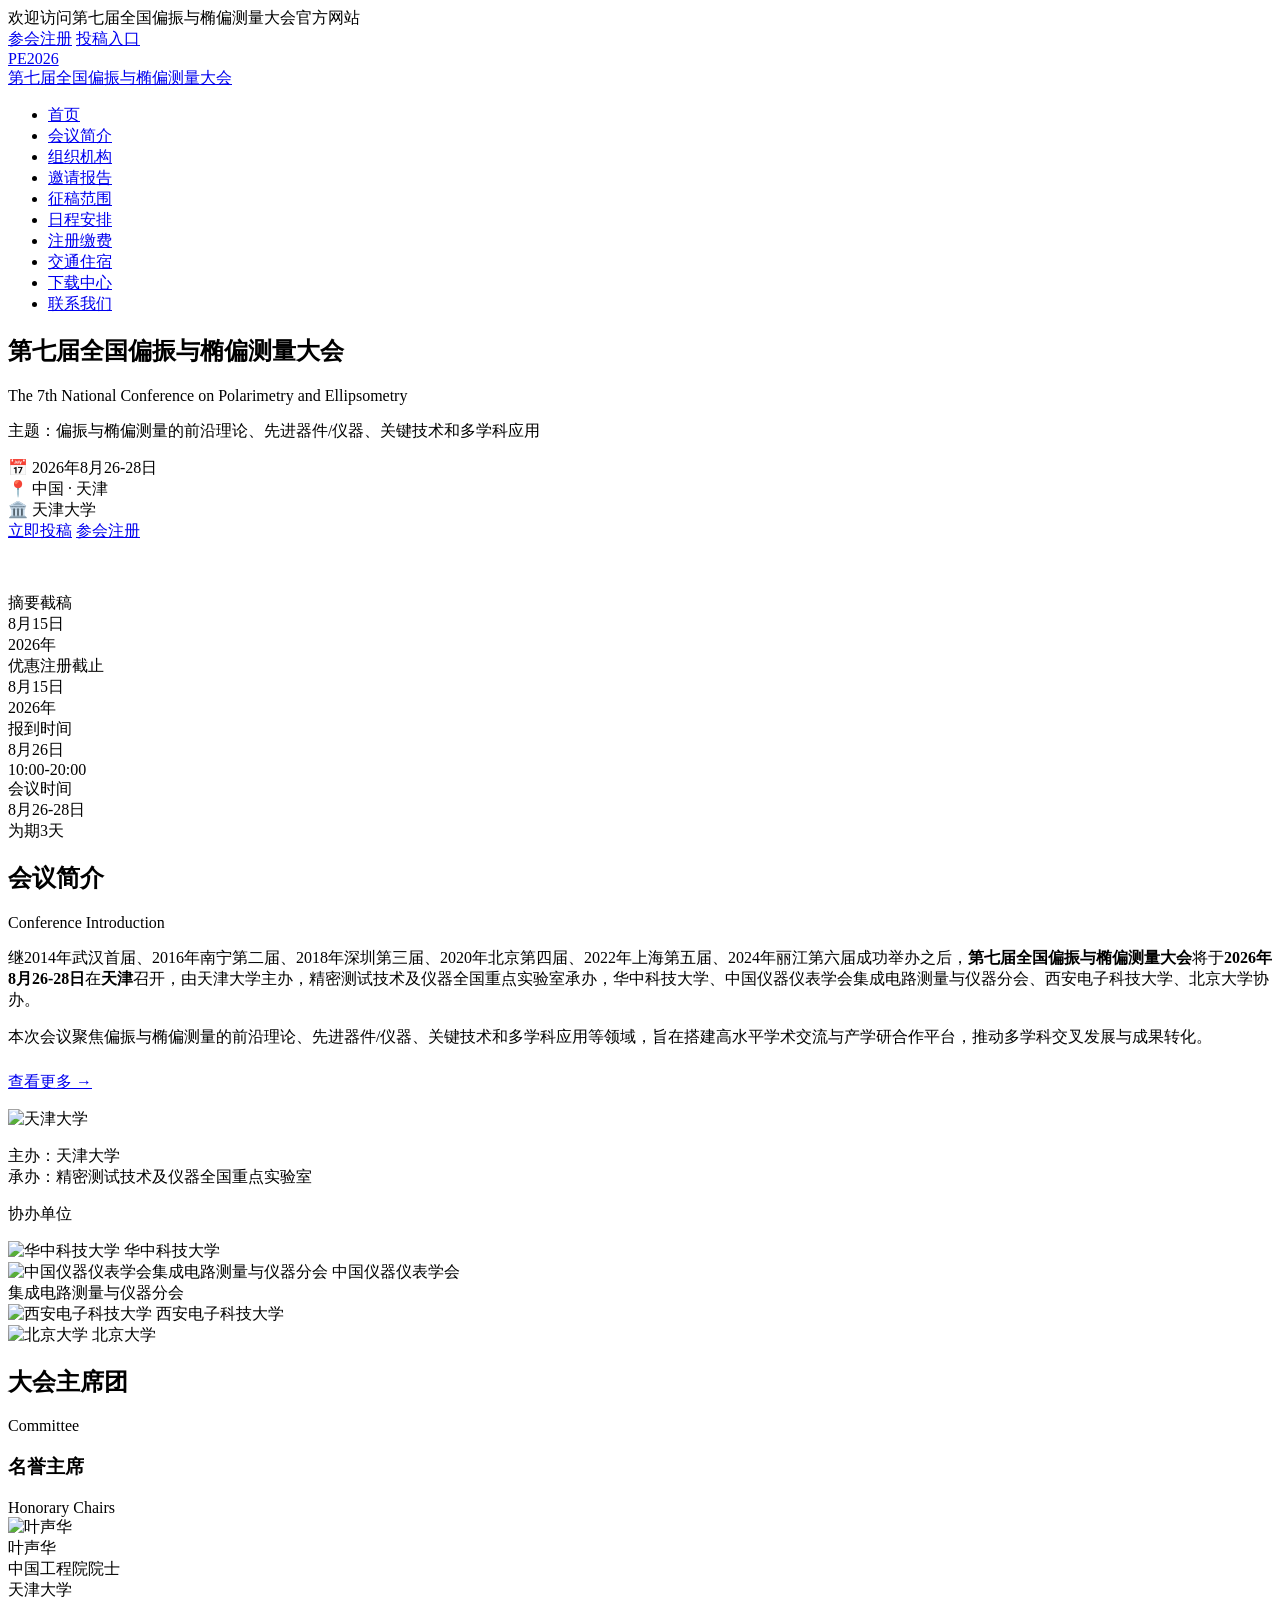
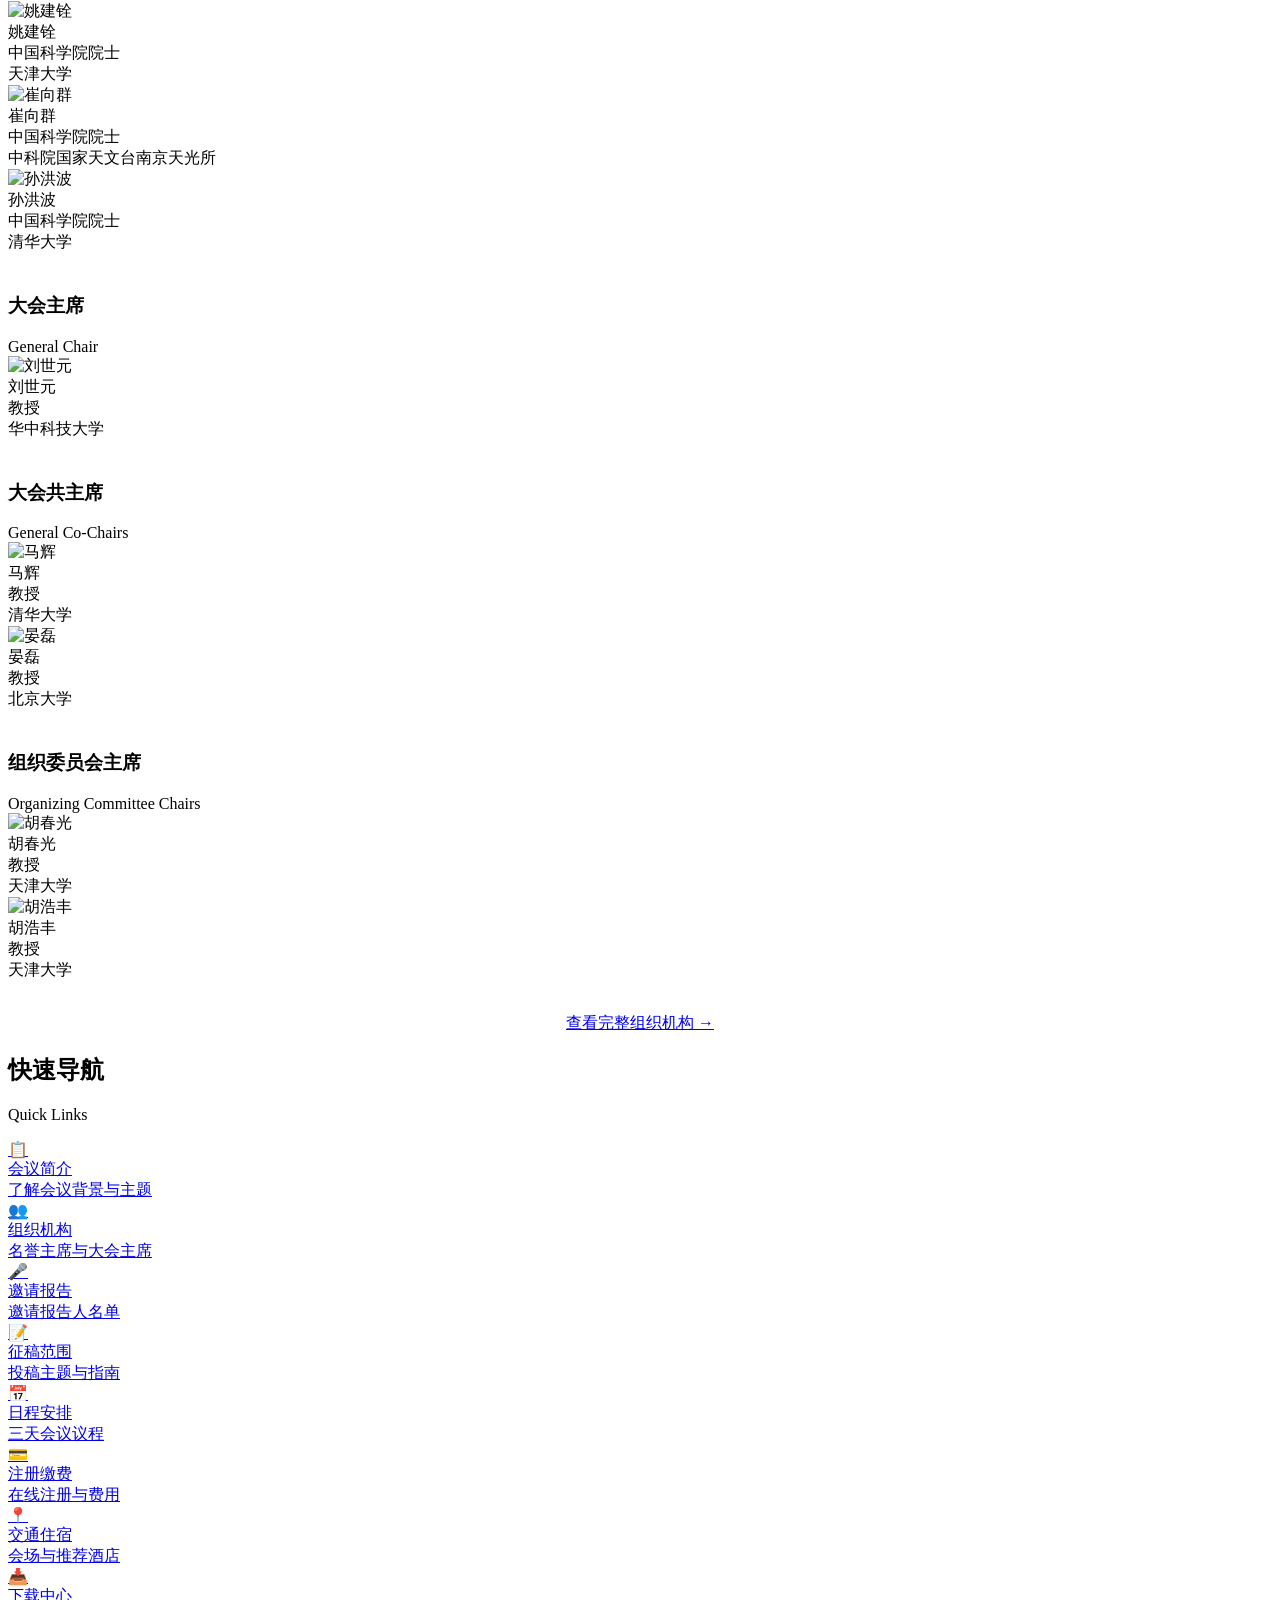
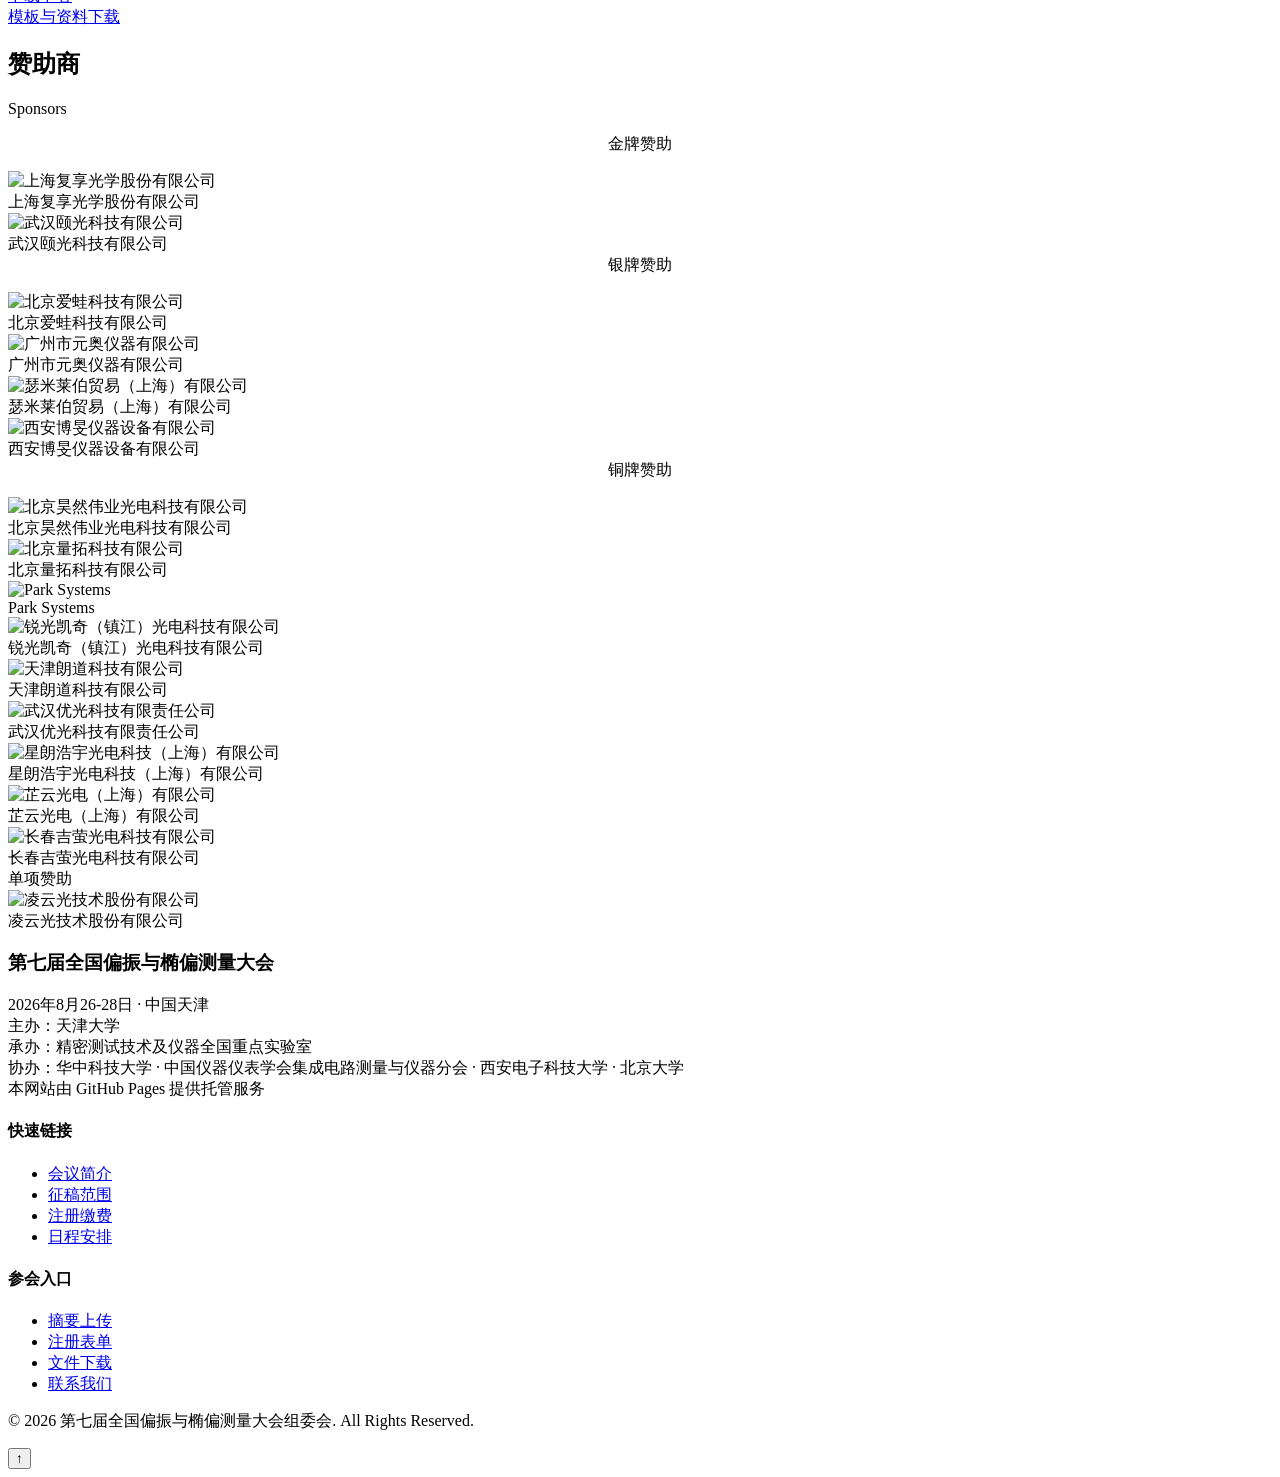
==== commit 9ccfa0f0: "jsDelivr CDN加速：全站资源链接替换为CDN绝对路径" ====
--- a/index.html
+++ b/index.html
@@ -5,8 +5,8 @@
     <meta name="viewport" content="width=device-width, initial-scale=1.0">
     <meta name="description" content="第七届全国偏振与椭偏测量大会 - 会议官方网站">
     <title>第七届全国偏振与椭偏测量大会</title>
-    <link rel="preload" href="css/style.css" as="style" onload="this.onload=null;this.rel='stylesheet'">
-    <noscript><link rel="stylesheet" href="css/style.css"></noscript>
+    <link rel="preload" href="https://cdn.jsdelivr.net/gh/Goonway/7th-polarization-ellipsometry-2026@main/css/style.css" as="style" onload="this.onload=null;this.rel='stylesheet'">
+    <noscript><link rel="stylesheet" href="https://cdn.jsdelivr.net/gh/Goonway/7th-polarization-ellipsometry-2026@main/css/style.css"></noscript>
 </head>
 <body>
 
@@ -50,7 +50,7 @@
 
 <!-- ========== Hero Banner ========== -->
 <section class="hero">
-    <!-- 替换为实际背景图：<img loading="lazy" class="hero-bg" src="images/hero-bg.jpg" alt=""> -->
+    <!-- 替换为实际背景图：<img loading="lazy" class="hero-bg" src="https://cdn.jsdelivr.net/gh/Goonway/7th-polarization-ellipsometry-2026@main/images/hero-bg.jpg" alt=""> -->
     <div class="hero-bg-placeholder"></div>
     <div class="hero-content">
         <h1>第七届全国偏振与椭偏测量大会</h1>
@@ -130,7 +130,7 @@
             <div class="intro-right">
                 <!-- 承办单位 -->
                 <div class="intro-image">
-                    <img loading="lazy" src="images/tju-image.jpg" alt="天津大学">
+                    <img loading="lazy" src="https://cdn.jsdelivr.net/gh/Goonway/7th-polarization-ellipsometry-2026@main/images/tju-image.jpg" alt="天津大学">
                     <p class="intro-image-caption">主办：天津大学<br>承办：精密测试技术及仪器全国重点实验室</p>
                 </div>
                 <!-- 协办单位 -->
@@ -138,19 +138,19 @@
                     <p class="co-label">协办单位</p>
                     <div class="co-logo-row">
                         <div class="co-logo-item">
-                            <img loading="lazy" src="images/hust.jpeg" alt="华中科技大学">
+                            <img loading="lazy" src="https://cdn.jsdelivr.net/gh/Goonway/7th-polarization-ellipsometry-2026@main/images/hust.jpeg" alt="华中科技大学">
                             <span>华中科技大学</span>
                         </div>
                         <div class="co-logo-item">
-                            <img loading="lazy" src="images/cisit.png" alt="中国仪器仪表学会集成电路测量与仪器分会">
+                            <img loading="lazy" src="https://cdn.jsdelivr.net/gh/Goonway/7th-polarization-ellipsometry-2026@main/images/cisit.png" alt="中国仪器仪表学会集成电路测量与仪器分会">
                             <span>中国仪器仪表学会<br>集成电路测量与仪器分会</span>
                         </div>
                         <div class="co-logo-item">
-                            <img loading="lazy" src="images/xdu.jpg" alt="西安电子科技大学">
+                            <img loading="lazy" src="https://cdn.jsdelivr.net/gh/Goonway/7th-polarization-ellipsometry-2026@main/images/xdu.jpg" alt="西安电子科技大学">
                             <span>西安电子科技大学</span>
                         </div>
                         <div class="co-logo-item">
-                            <img loading="lazy" src="images/北京大学.jpeg" alt="北京大学">
+                            <img loading="lazy" src="https://cdn.jsdelivr.net/gh/Goonway/7th-polarization-ellipsometry-2026@main/images/北京大学.jpeg" alt="北京大学">
                             <span>北京大学</span>
                         </div>
                     </div>
@@ -176,7 +176,7 @@
         <div class="committee-grid-center">
             <div class="member-card">
                 <div class="member-avatar">
-                    <img loading="lazy" src="images/叶声华.jpeg" alt="叶声华" class="avatar-ye">
+                    <img loading="lazy" src="https://cdn.jsdelivr.net/gh/Goonway/7th-polarization-ellipsometry-2026@main/images/叶声华.jpeg" alt="叶声华" class="avatar-ye">
                 </div>
                 <div class="member-name">叶声华</div>
                 <div class="member-title">中国工程院院士</div>
@@ -184,7 +184,7 @@
             </div>
             <div class="member-card">
                 <div class="member-avatar">
-                    <img loading="lazy" src="images/姚建铨院士.jpeg" alt="姚建铨">
+                    <img loading="lazy" src="https://cdn.jsdelivr.net/gh/Goonway/7th-polarization-ellipsometry-2026@main/images/姚建铨院士.jpeg" alt="姚建铨">
                 </div>
                 <div class="member-name">姚建铨</div>
                 <div class="member-title">中国科学院院士</div>
@@ -192,7 +192,7 @@
             </div>
             <div class="member-card">
                 <div class="member-avatar">
-                    <img loading="lazy" src="images/崔向群院士.jpeg" alt="崔向群">
+                    <img loading="lazy" src="https://cdn.jsdelivr.net/gh/Goonway/7th-polarization-ellipsometry-2026@main/images/崔向群院士.jpeg" alt="崔向群">
                 </div>
                 <div class="member-name">崔向群</div>
                 <div class="member-title">中国科学院院士</div>
@@ -200,7 +200,7 @@
             </div>
             <div class="member-card">
                 <div class="member-avatar">
-                    <img loading="lazy" src="images/孙洪波院士.jpeg" alt="孙洪波">
+                    <img loading="lazy" src="https://cdn.jsdelivr.net/gh/Goonway/7th-polarization-ellipsometry-2026@main/images/孙洪波院士.jpeg" alt="孙洪波">
                 </div>
                 <div class="member-name">孙洪波</div>
                 <div class="member-title">中国科学院院士</div>
@@ -216,7 +216,7 @@
         <div class="committee-grid-center">
             <div class="member-card">
                 <div class="member-avatar">
-                    <img loading="lazy" src="images/刘世元.jpeg" alt="刘世元" class="avatar-shift-down">
+                    <img loading="lazy" src="https://cdn.jsdelivr.net/gh/Goonway/7th-polarization-ellipsometry-2026@main/images/刘世元.jpeg" alt="刘世元" class="avatar-shift-down">
                 </div>
                 <div class="member-name">刘世元</div>
                 <div class="member-title">教授</div>
@@ -232,7 +232,7 @@
         <div class="committee-grid-center">
             <div class="member-card">
                 <div class="member-avatar">
-                    <img loading="lazy" src="images/马辉.jpeg" alt="马辉" class="avatar-shift-down">
+                    <img loading="lazy" src="https://cdn.jsdelivr.net/gh/Goonway/7th-polarization-ellipsometry-2026@main/images/马辉.jpeg" alt="马辉" class="avatar-shift-down">
                 </div>
                 <div class="member-name">马辉</div>
                 <div class="member-title">教授</div>
@@ -240,7 +240,7 @@
             </div>
             <div class="member-card">
                 <div class="member-avatar">
-                    <img loading="lazy" src="images/晏磊.jpeg" alt="晏磊" class="avatar-shift-down">
+                    <img loading="lazy" src="https://cdn.jsdelivr.net/gh/Goonway/7th-polarization-ellipsometry-2026@main/images/晏磊.jpeg" alt="晏磊" class="avatar-shift-down">
                 </div>
                 <div class="member-name">晏磊</div>
                 <div class="member-title">教授</div>
@@ -256,7 +256,7 @@
         <div class="committee-grid-center">
             <div class="member-card">
                 <div class="member-avatar">
-                    <img loading="lazy" src="images/胡春光.jpeg" alt="胡春光">
+                    <img loading="lazy" src="https://cdn.jsdelivr.net/gh/Goonway/7th-polarization-ellipsometry-2026@main/images/胡春光.jpeg" alt="胡春光">
                 </div>
                 <div class="member-name">胡春光</div>
                 <div class="member-title">教授</div>
@@ -264,7 +264,7 @@
             </div>
             <div class="member-card">
                 <div class="member-avatar">
-                    <img loading="lazy" src="images/胡浩丰.jpeg" alt="胡浩丰">
+                    <img loading="lazy" src="https://cdn.jsdelivr.net/gh/Goonway/7th-polarization-ellipsometry-2026@main/images/胡浩丰.jpeg" alt="胡浩丰">
                 </div>
                 <div class="member-name">胡浩丰</div>
                 <div class="member-title">教授</div>
@@ -346,13 +346,13 @@
             <div class="sponsor-tier-grid">
                 <div class="sponsor-card">
                     <div class="sponsor-logo">
-                        <img loading="lazy" src="images/金牌赞助商LOGO/上海复享光学股份有限公司-金.png" alt="上海复享光学股份有限公司">
+                        <img loading="lazy" src="https://cdn.jsdelivr.net/gh/Goonway/7th-polarization-ellipsometry-2026@main/images/金牌赞助商LOGO/上海复享光学股份有限公司-金.png" alt="上海复享光学股份有限公司">
                     </div>
                     <div class="sponsor-name">上海复享光学股份有限公司</div>
                 </div>
                 <div class="sponsor-card">
                     <div class="sponsor-logo">
-                        <img loading="lazy" src="images/金牌赞助商LOGO/武汉颐光科技有限公司-金牌.png" alt="武汉颐光科技有限公司">
+                        <img loading="lazy" src="https://cdn.jsdelivr.net/gh/Goonway/7th-polarization-ellipsometry-2026@main/images/金牌赞助商LOGO/武汉颐光科技有限公司-金牌.png" alt="武汉颐光科技有限公司">
                     </div>
                     <div class="sponsor-name">武汉颐光科技有限公司</div>
                 </div>
@@ -368,25 +368,25 @@
             <div class="sponsor-tier-grid">
                 <div class="sponsor-card">
                     <div class="sponsor-logo">
-                        <img loading="lazy" src="images/银牌赞助商LOGO/北京爱蛙科技有限公司.jpg" alt="北京爱蛙科技有限公司">
+                        <img loading="lazy" src="https://cdn.jsdelivr.net/gh/Goonway/7th-polarization-ellipsometry-2026@main/images/银牌赞助商LOGO/北京爱蛙科技有限公司.jpg" alt="北京爱蛙科技有限公司">
                     </div>
                     <div class="sponsor-name">北京爱蛙科技有限公司</div>
                 </div>
                 <div class="sponsor-card">
                     <div class="sponsor-logo">
-                        <img loading="lazy" src="images/银牌赞助商LOGO/广州市元奥仪器有限公司-银.png" alt="广州市元奥仪器有限公司">
+                        <img loading="lazy" src="https://cdn.jsdelivr.net/gh/Goonway/7th-polarization-ellipsometry-2026@main/images/银牌赞助商LOGO/广州市元奥仪器有限公司-银.png" alt="广州市元奥仪器有限公司">
                     </div>
                     <div class="sponsor-name">广州市元奥仪器有限公司</div>
                 </div>
                 <div class="sponsor-card">
                     <div class="sponsor-logo">
-                        <img loading="lazy" src="images/银牌赞助商LOGO/瑟米莱伯贸易（上海）有限公司.jpg" alt="瑟米莱伯贸易（上海）有限公司">
+                        <img loading="lazy" src="https://cdn.jsdelivr.net/gh/Goonway/7th-polarization-ellipsometry-2026@main/images/银牌赞助商LOGO/瑟米莱伯贸易（上海）有限公司.jpg" alt="瑟米莱伯贸易（上海）有限公司">
                     </div>
                     <div class="sponsor-name">瑟米莱伯贸易（上海）有限公司</div>
                 </div>
                 <div class="sponsor-card">
                     <div class="sponsor-logo">
-                        <img loading="lazy" src="images/银牌赞助商LOGO/西安博旻仪器设备有限公司-银.jpg" alt="西安博旻仪器设备有限公司">
+                        <img loading="lazy" src="https://cdn.jsdelivr.net/gh/Goonway/7th-polarization-ellipsometry-2026@main/images/银牌赞助商LOGO/西安博旻仪器设备有限公司-银.jpg" alt="西安博旻仪器设备有限公司">
                     </div>
                     <div class="sponsor-name">西安博旻仪器设备有限公司</div>
                 </div>
@@ -401,55 +401,55 @@
             <div class="sponsor-tier-grid">
                 <div class="sponsor-card">
                     <div class="sponsor-logo">
-                        <img loading="lazy" src="images/铜牌赞助商LOGO/北京昊然伟业光电科技有限公司-铜.png" alt="北京昊然伟业光电科技有限公司">
+                        <img loading="lazy" src="https://cdn.jsdelivr.net/gh/Goonway/7th-polarization-ellipsometry-2026@main/images/铜牌赞助商LOGO/北京昊然伟业光电科技有限公司-铜.png" alt="北京昊然伟业光电科技有限公司">
                     </div>
                     <div class="sponsor-name">北京昊然伟业光电科技有限公司</div>
                 </div>
                 <div class="sponsor-card">
                     <div class="sponsor-logo">
-                        <img loading="lazy" src="images/铜牌赞助商LOGO/北京量拓科技有限公司-铜.png" alt="北京量拓科技有限公司">
+                        <img loading="lazy" src="https://cdn.jsdelivr.net/gh/Goonway/7th-polarization-ellipsometry-2026@main/images/铜牌赞助商LOGO/北京量拓科技有限公司-铜.png" alt="北京量拓科技有限公司">
                     </div>
                     <div class="sponsor-name">北京量拓科技有限公司</div>
                 </div>
                 <div class="sponsor-card">
                     <div class="sponsor-logo">
-                        <img loading="lazy" src="images/铜牌赞助商LOGO/Park Systems-铜.jpg" alt="Park Systems">
+                        <img loading="lazy" src="https://cdn.jsdelivr.net/gh/Goonway/7th-polarization-ellipsometry-2026@main/images/铜牌赞助商LOGO/Park Systems-铜.jpg" alt="Park Systems">
                     </div>
                     <div class="sponsor-name">Park Systems</div>
                 </div>
                 <div class="sponsor-card">
                     <div class="sponsor-logo">
-                        <img loading="lazy" src="images/铜牌赞助商LOGO/锐光凯奇（镇江）光电科技有限公司.png" alt="锐光凯奇（镇江）光电科技有限公司">
+                        <img loading="lazy" src="https://cdn.jsdelivr.net/gh/Goonway/7th-polarization-ellipsometry-2026@main/images/铜牌赞助商LOGO/锐光凯奇（镇江）光电科技有限公司.png" alt="锐光凯奇（镇江）光电科技有限公司">
                     </div>
                     <div class="sponsor-name">锐光凯奇（镇江）光电科技有限公司</div>
                 </div>
                 <div class="sponsor-card">
                     <div class="sponsor-logo">
-                        <img loading="lazy" src="images/铜牌赞助商LOGO/天津朗道科技有限公司-铜2.png" alt="天津朗道科技有限公司">
+                        <img loading="lazy" src="https://cdn.jsdelivr.net/gh/Goonway/7th-polarization-ellipsometry-2026@main/images/铜牌赞助商LOGO/天津朗道科技有限公司-铜2.png" alt="天津朗道科技有限公司">
                     </div>
                     <div class="sponsor-name">天津朗道科技有限公司</div>
                 </div>
                 <div class="sponsor-card">
                     <div class="sponsor-logo">
-                        <img loading="lazy" src="images/铜牌赞助商LOGO/武汉优光科技有限责任公司-铜.png" alt="武汉优光科技有限责任公司">
+                        <img loading="lazy" src="https://cdn.jsdelivr.net/gh/Goonway/7th-polarization-ellipsometry-2026@main/images/铜牌赞助商LOGO/武汉优光科技有限责任公司-铜.png" alt="武汉优光科技有限责任公司">
                     </div>
                     <div class="sponsor-name">武汉优光科技有限责任公司</div>
                 </div>
                 <div class="sponsor-card">
                     <div class="sponsor-logo">
-                        <img loading="lazy" src="images/铜牌赞助商LOGO/星朗浩宇光电科技（上海）有限公司.jpg" alt="星朗浩宇光电科技（上海）有限公司">
+                        <img loading="lazy" src="https://cdn.jsdelivr.net/gh/Goonway/7th-polarization-ellipsometry-2026@main/images/铜牌赞助商LOGO/星朗浩宇光电科技（上海）有限公司.jpg" alt="星朗浩宇光电科技（上海）有限公司">
                     </div>
                     <div class="sponsor-name">星朗浩宇光电科技（上海）有限公司</div>
                 </div>
                 <div class="sponsor-card">
                     <div class="sponsor-logo">
-                        <img loading="lazy" src="images/铜牌赞助商LOGO/芷云光电（上海）有限公司-铜.jpg" alt="芷云光电（上海）有限公司">
+                        <img loading="lazy" src="https://cdn.jsdelivr.net/gh/Goonway/7th-polarization-ellipsometry-2026@main/images/铜牌赞助商LOGO/芷云光电（上海）有限公司-铜.jpg" alt="芷云光电（上海）有限公司">
                     </div>
                     <div class="sponsor-name">芷云光电（上海）有限公司</div>
                 </div>
                 <div class="sponsor-card">
                     <div class="sponsor-logo">
-                        <img loading="lazy" src="images/铜牌赞助商LOGO/长春吉萤光电科技有限公司-铜.png" alt="长春吉萤光电科技有限公司">
+                        <img loading="lazy" src="https://cdn.jsdelivr.net/gh/Goonway/7th-polarization-ellipsometry-2026@main/images/铜牌赞助商LOGO/长春吉萤光电科技有限公司-铜.png" alt="长春吉萤光电科技有限公司">
                     </div>
                     <div class="sponsor-name">长春吉萤光电科技有限公司</div>
                 </div>
@@ -464,7 +464,7 @@
             <div class="sponsor-tier-grid">
                 <div class="sponsor-card">
                     <div class="sponsor-logo">
-                        <img loading="lazy" src="images/单项赞助商LOGO/凌云光技术股份有限公司.png" alt="凌云光技术股份有限公司">
+                        <img loading="lazy" src="https://cdn.jsdelivr.net/gh/Goonway/7th-polarization-ellipsometry-2026@main/images/单项赞助商LOGO/凌云光技术股份有限公司.png" alt="凌云光技术股份有限公司">
                     </div>
                     <div class="sponsor-name">凌云光技术股份有限公司</div>
                 </div>
@@ -514,6 +514,6 @@
 <!-- ========== Back to Top ========== -->
 <button class="back-to-top" aria-label="返回顶部">↑</button>
 
-<script src="js/main.js"></script>
+<script src="https://cdn.jsdelivr.net/gh/Goonway/7th-polarization-ellipsometry-2026@main/js/main.js"></script>
 </body>
 </html>
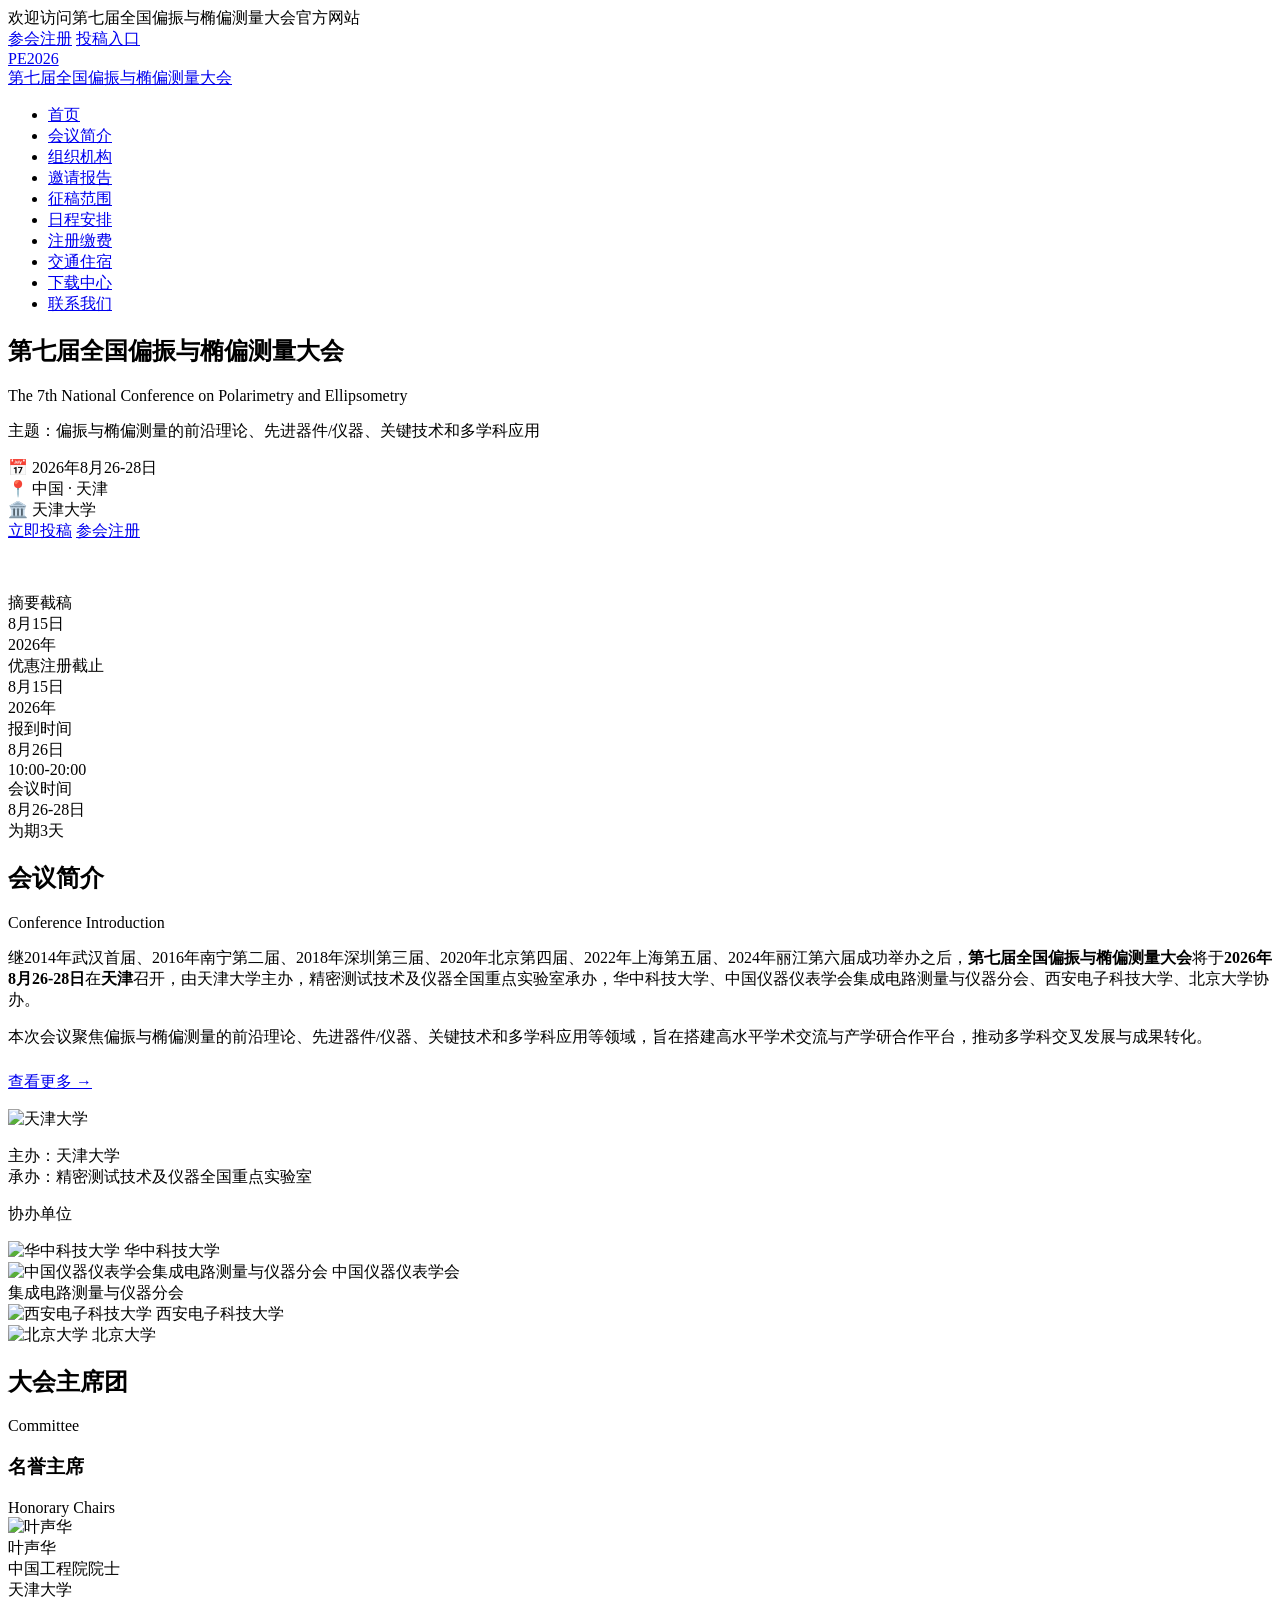
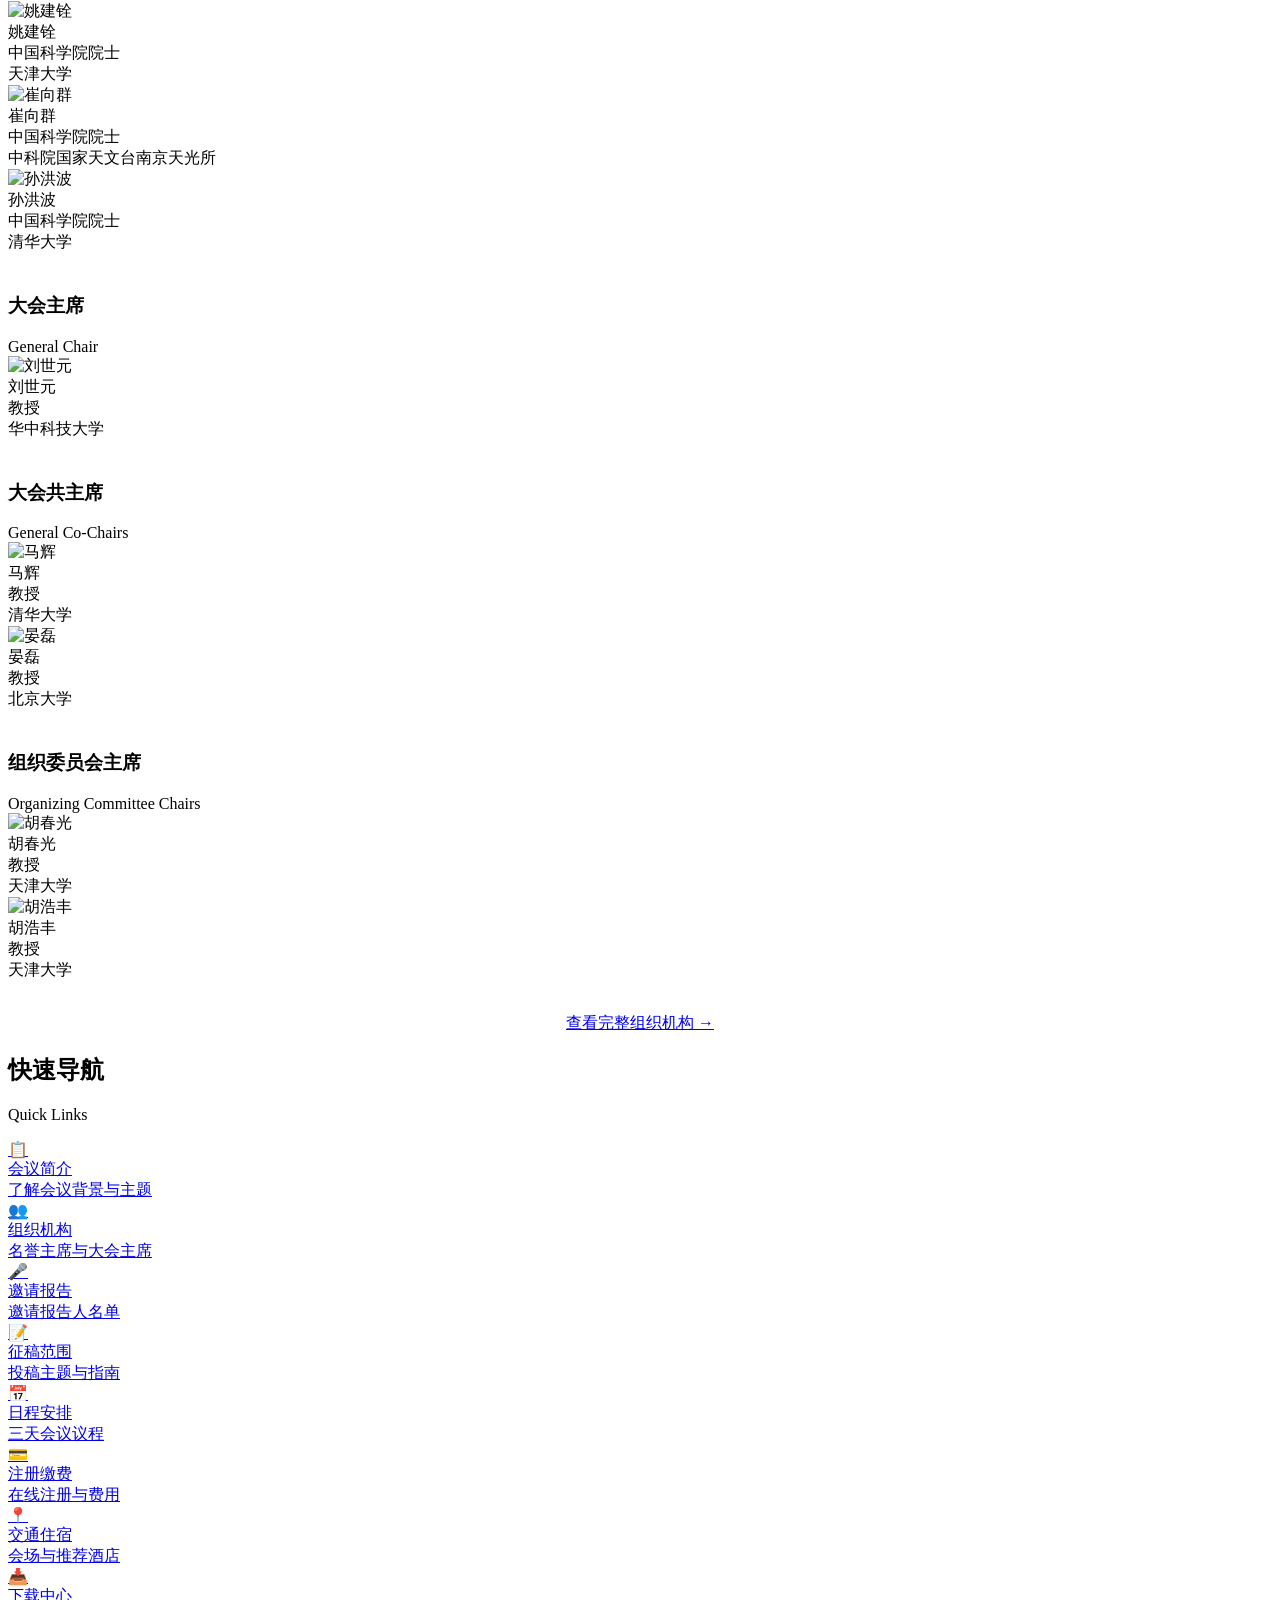
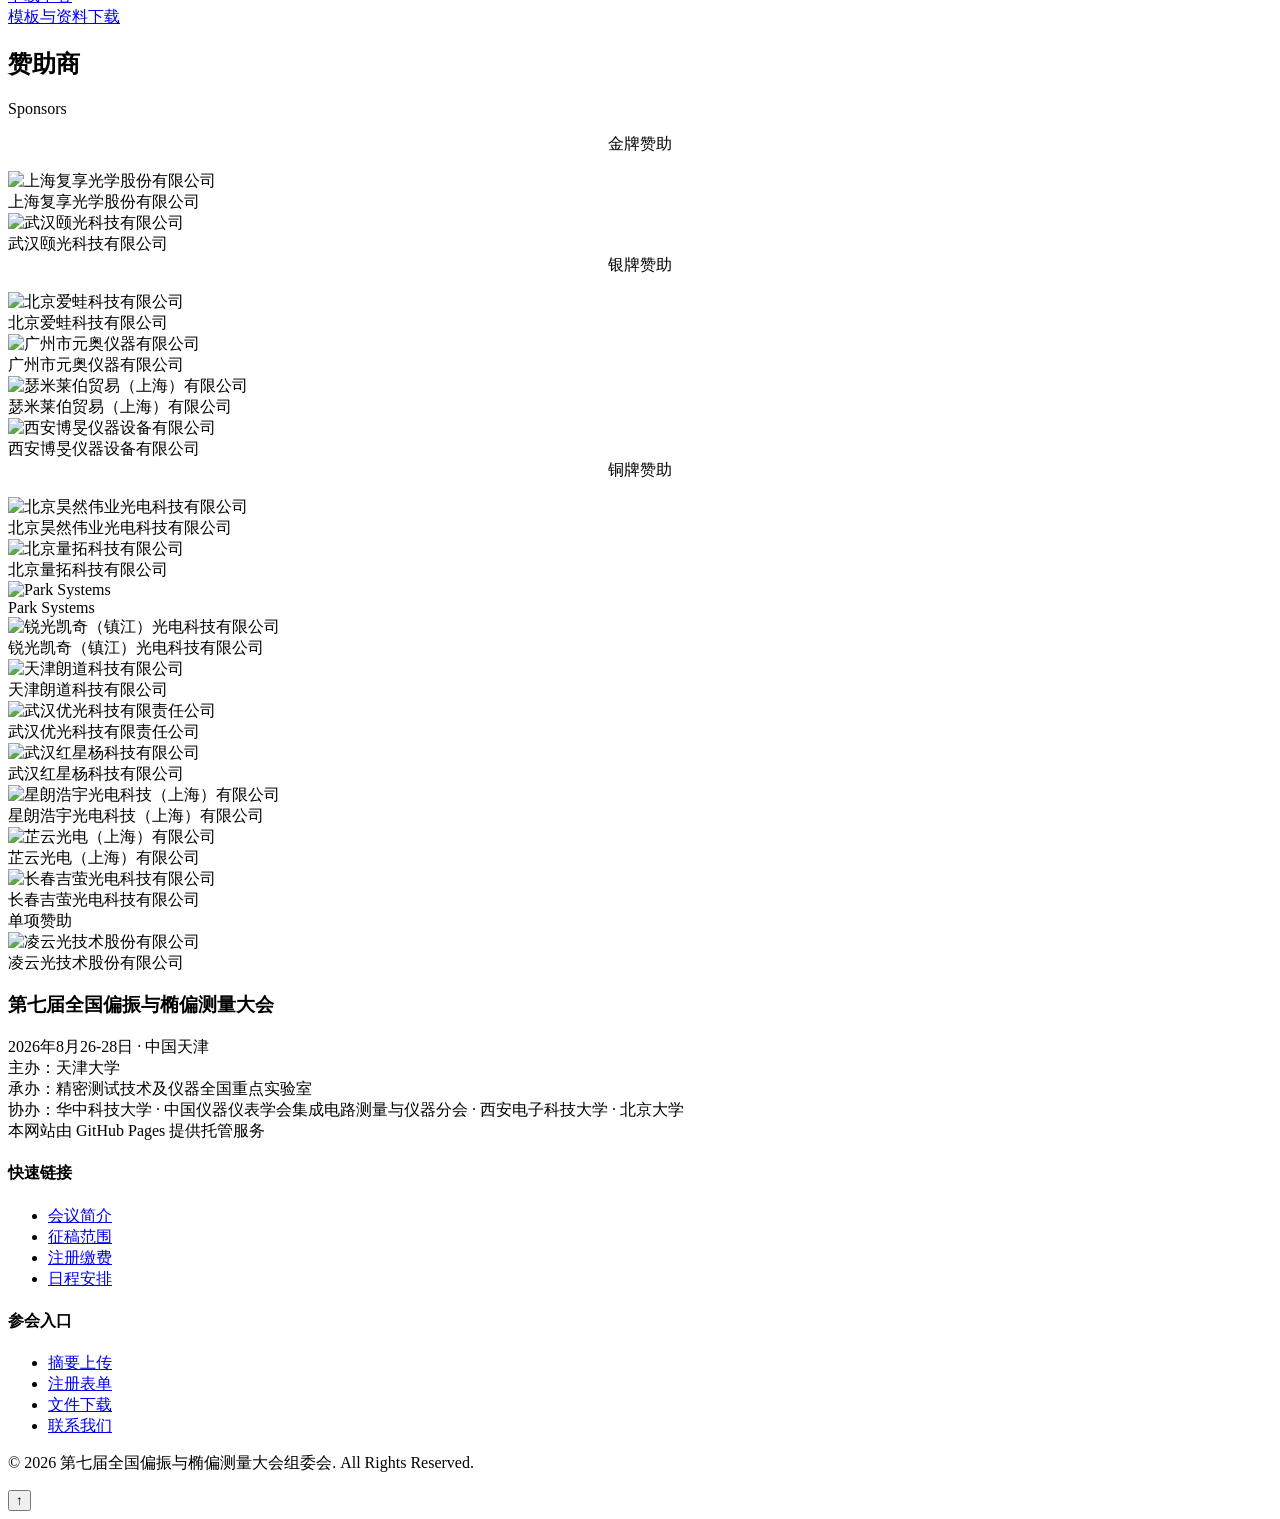
==== commit c784b9df: "新增铜牌赞助商：武汉红星杨科技有限公司" ====
--- a/index.html
+++ b/index.html
@@ -437,6 +437,12 @@
                 </div>
                 <div class="sponsor-card">
                     <div class="sponsor-logo">
+                        <img loading="lazy" src="https://cdn.jsdelivr.net/gh/Goonway/7th-polarization-ellipsometry-2026@main/images/铜牌赞助商LOGO/武汉红星杨科技有限公司-铜.png" alt="武汉红星杨科技有限公司">
+                    </div>
+                    <div class="sponsor-name">武汉红星杨科技有限公司</div>
+                </div>
+                <div class="sponsor-card">
+                    <div class="sponsor-logo">
                         <img loading="lazy" src="https://cdn.jsdelivr.net/gh/Goonway/7th-polarization-ellipsometry-2026@main/images/铜牌赞助商LOGO/星朗浩宇光电科技（上海）有限公司.jpg" alt="星朗浩宇光电科技（上海）有限公司">
                     </div>
                     <div class="sponsor-name">星朗浩宇光电科技（上海）有限公司</div>
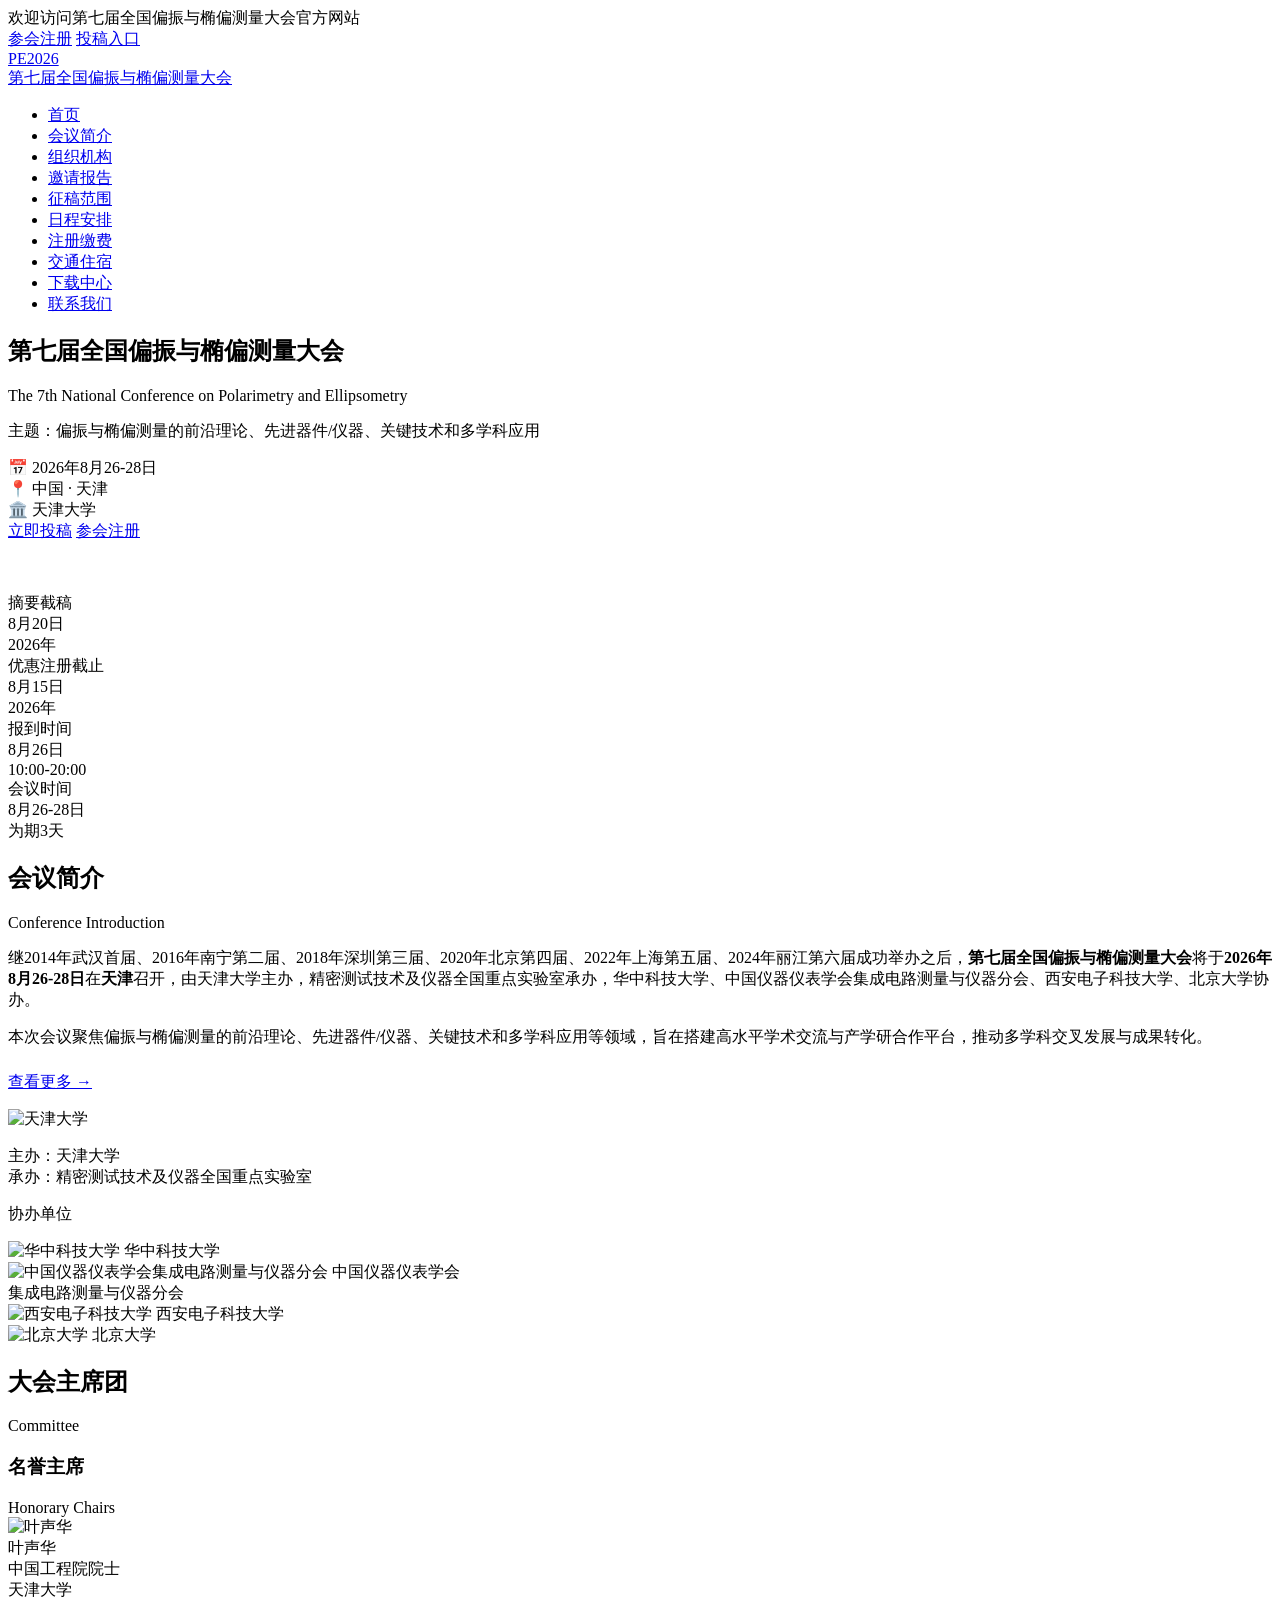
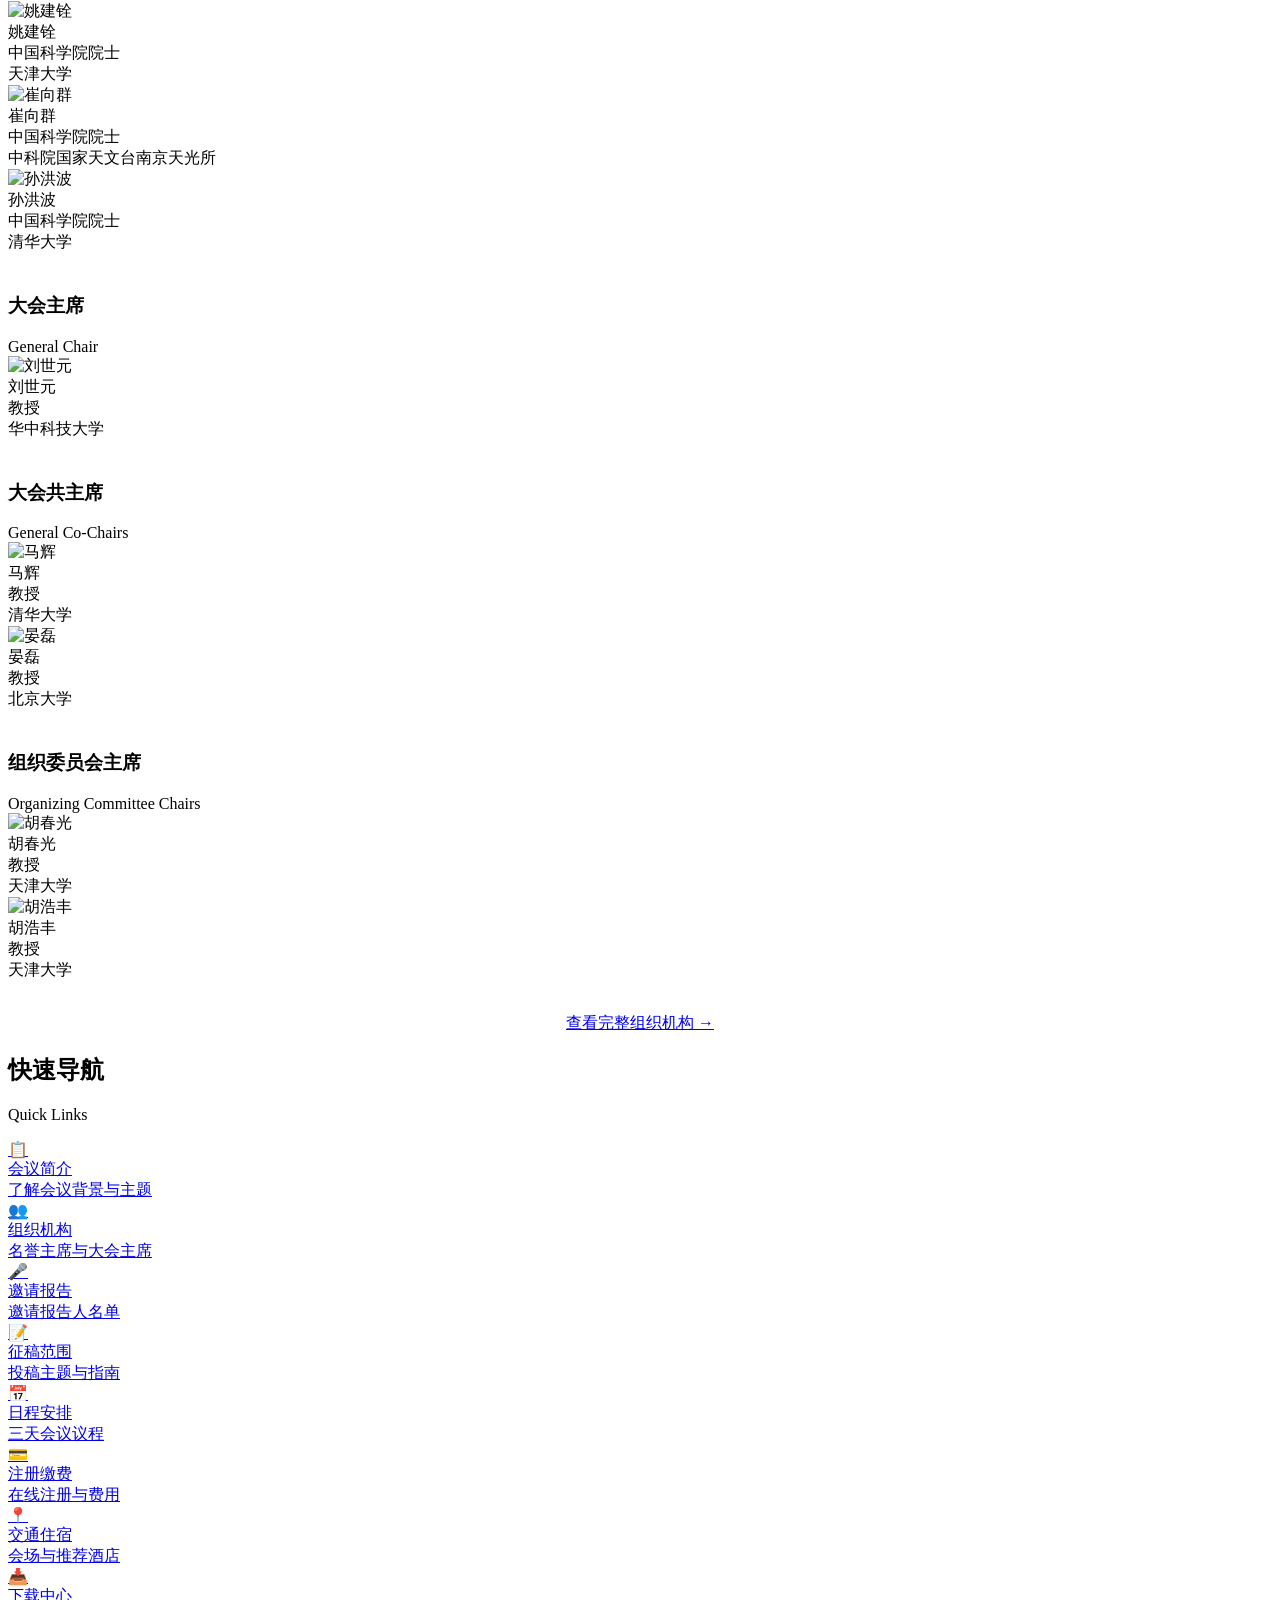
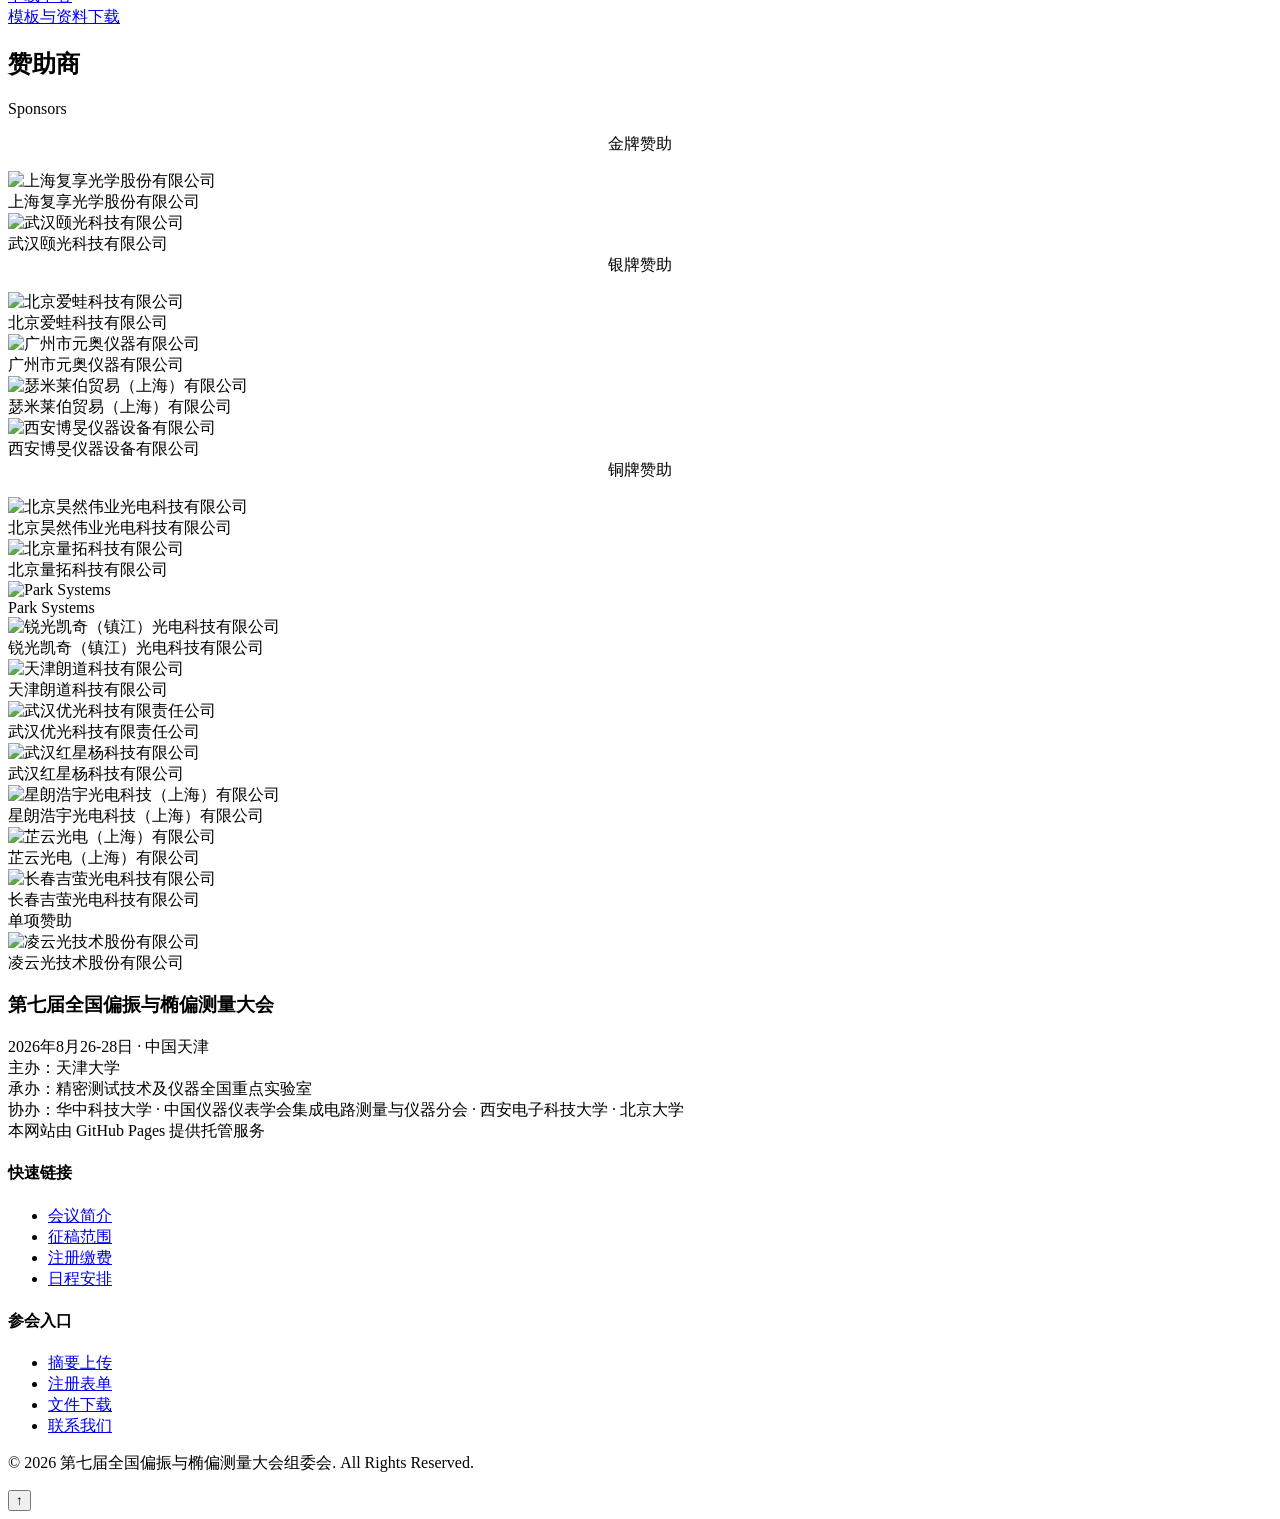
==== commit 572b53ed: "摘要截稿日期从8月15日延长至8月20日" ====
--- a/index.html
+++ b/index.html
@@ -86,7 +86,7 @@
         <div class="dates-grid">
             <div class="date-card urgent">
                 <div class="date-label">摘要截稿</div>
-                <div class="date-value">8月15日</div>
+                <div class="date-value">8月20日</div>
                 <div class="date-desc">2026年</div>
             </div>
             <div class="date-card">
